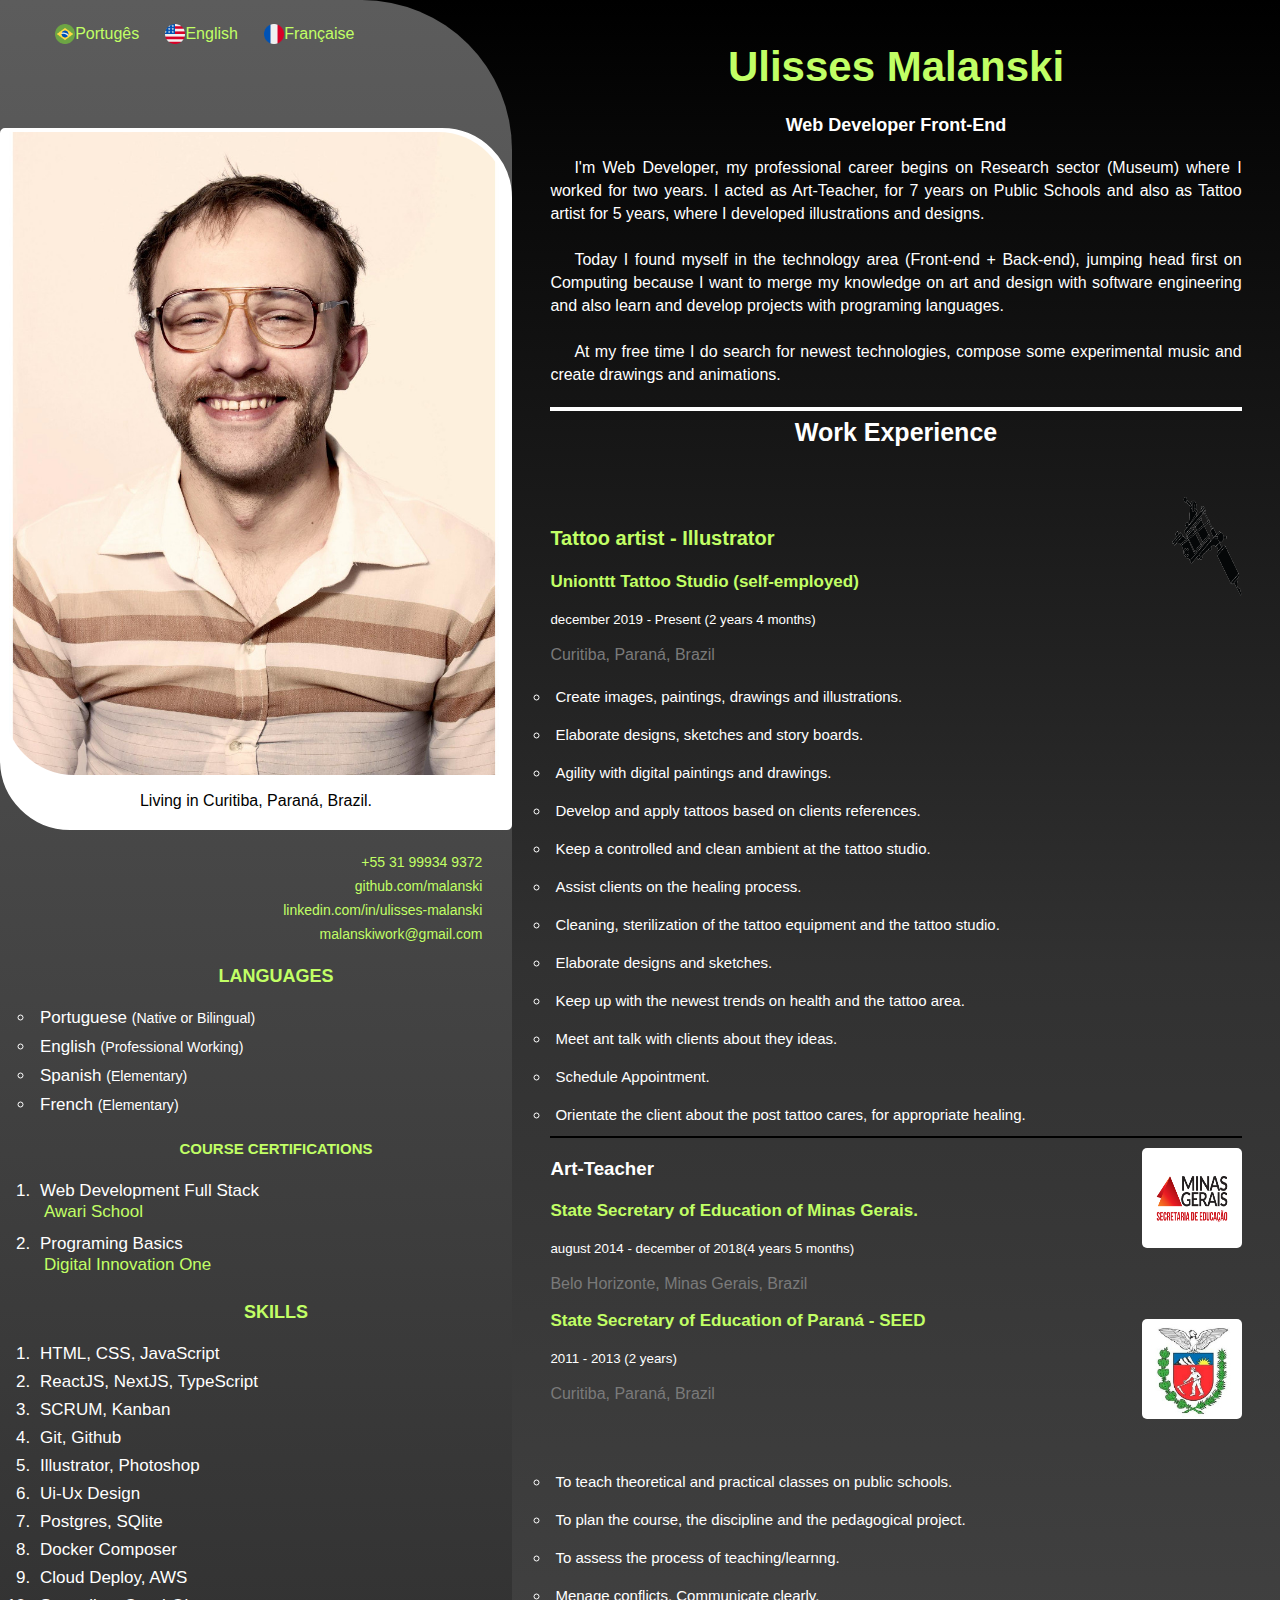
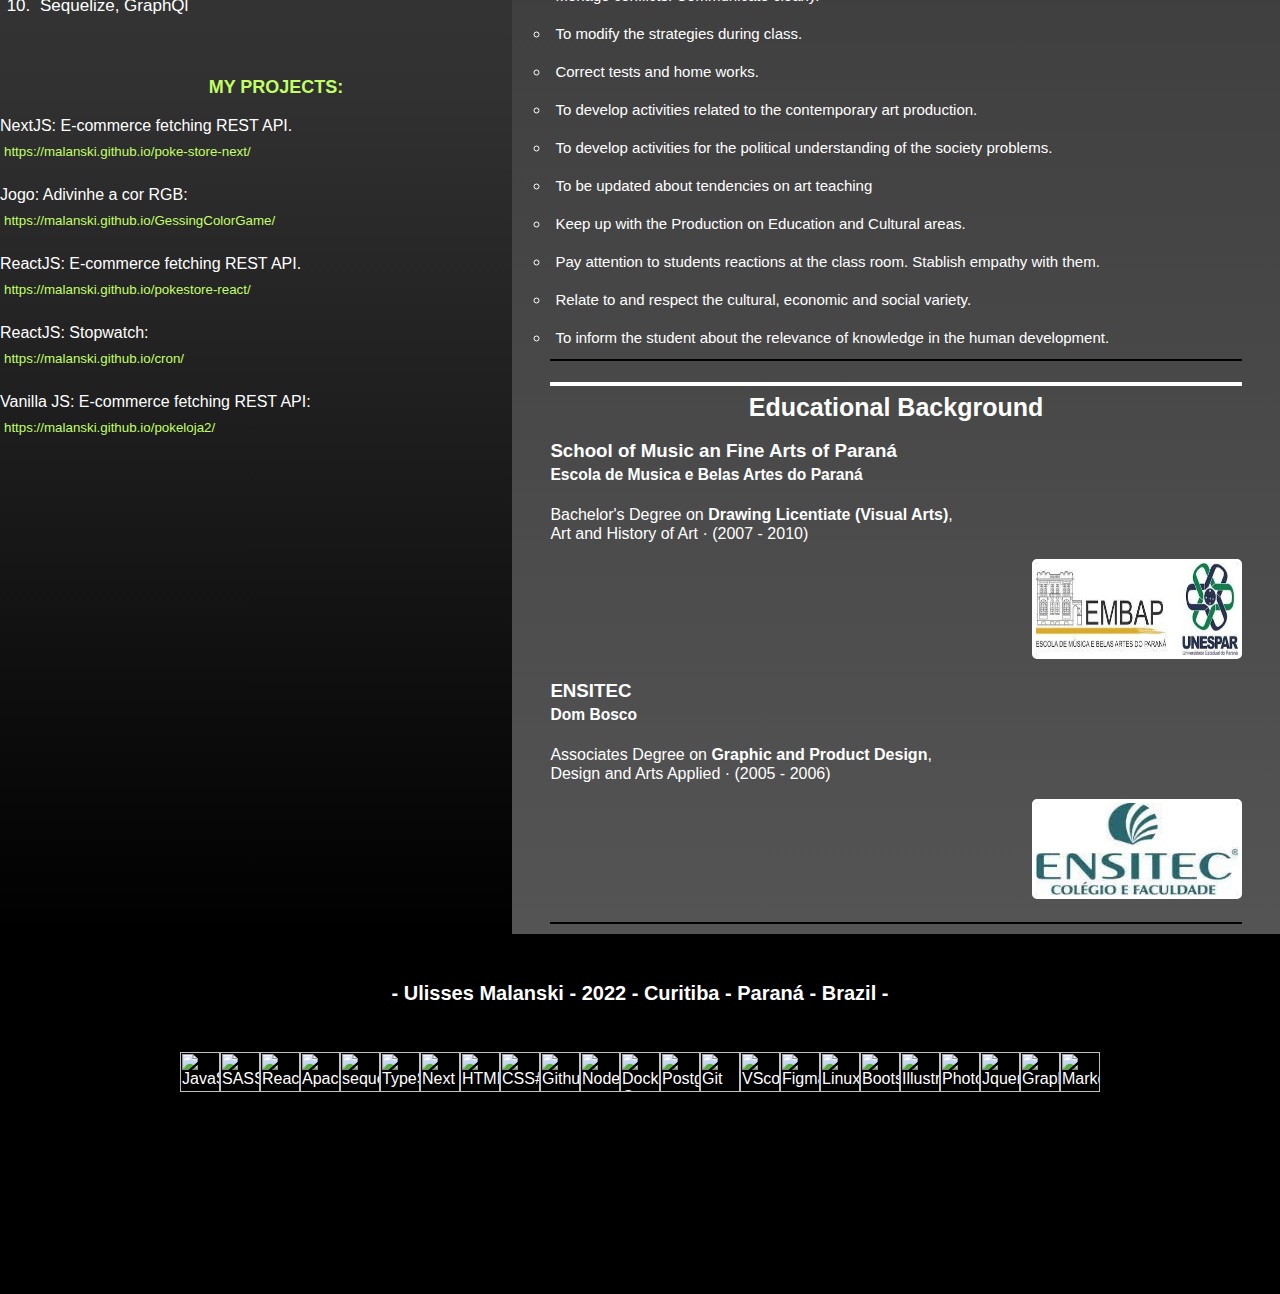
==== english.html @ d286faca "add english resume" ====
<!DOCTYPE html>
<html lang="pt-BR">
<head>
    <meta charset="UTF-8">
    <meta http-equiv="X-UA-Compatible" content="IE=edge">
    <meta name="viewport" content="width=device-width, initial-scale=1.0">
    <link rel="stylesheet" href="styles/style.css">
    <link rel="stylesheet" href="styles/aside.css">
    <link rel="stylesheet" href="styles/main.css">
    <link rel="stylesheet" href="styles/footer.css">



    <link rel="stylesheet"
    href="https://cdnjs.cloudflare.com/ajax/libs/font-awesome/6.0.0-beta2/css/all.min.css"
    integrity="sha512-YWzhKL2whUzgiheMoBFwW8CKV4qpHQAEuvilg9FAn5VJUDwKZZxkJNuGM4XkWuk94WCrrwslk8yWNGmY1EduTA=="
    crossorigin="anonymous" referrer policy="no-referrer" />
    <title>Ulisses Malanski - Front End - Curriculum</title>
</head>
<body>
    <div class="row">
        <aside>
            <div class="asider">
                <div class="lang-nav">
                    <a href="index.html" class="langs"><img width="20px" src="brasil.png"/> Portugês</a>
                    <a href="english.html" class="langs"><img width="20px" src="estados-unidos.png"/> English</a>
                    <a href="française.html" class="langs"><img width="20px" src="franca.png"/> Française</a>

                </div>            
                <div class="foto">

                    <img class="retrato" src="background.jpg">
                    
                    <p><i class="fa-solid fa-location-dot"></i> Living in Curitiba, Paraná, Brazil.</p>
                    
                </div>

                <div class="dado-pessoal">
                    <!-- <div class="dados">
                        <h3><i class="fa-solid fa-comments"></i> Contato:</h3>
                        <p>Telefone: (31)-999-349-372</p> -->
                        <!-- <p>Email: malanskiwork@gmail.com</p> -->
                        <!-- 
                    </div> -->
                
        
                    <div class="links-pessoais">
                        <a href="https://api.whatsapp.com/send?phone=5531999349372&text=whatsapp" target="_blank" title="Link para whatsapp">
                            <i class="fa-brands fa-whatsapp"></i><span class="blind">+55 31 99934 9372</span>
                        </a>
                        <a href="https://github.com/malanski/" target="_blank" title="Perfil no Github: malanski">
                            <i class="fa-brands fa-github-alt"></i> github.com/malanski
                        </a>
        
                        <a href="https://www.linkedin.com/in/ulisses-malanski/" target="_blank" title="https://www.linkedin.com/in/ulisses-malanski/">
                            <i class="fa-brands fa-linkedin"></i> linkedin.com/in/ulisses-malanski
                        </a>
            
                        
                        
                        <a href = "mailto:malanskiwork@gmail.com" title="Email to: malanskiwork@gmail.com">
                            <i class="fa-brands fa-google"></i> malanskiwork@gmail.com
                        </a>
            
                        
                    </div>
                </div>

                <div class="competencias">
                    <h2 class="cerifi">Languages</h2>
                    <ul class="langes">
                        <li>Portuguese <small>(Native or Bilingual)</small></li>
                        <li>English <small>(Professional Working)</small></li>
                        <li>Spanish <small>(Elementary)</small></li>
                        <li>French <small>(Elementary)</small></li>
                    </ul>
                </div>

                    <div class="competencias">
                    <h2 class="cerifi"><small>Course Certifications</small>
                    
                    </h2>
                    <ol >
                        <li>
                            Web Development Full Stack<a href="" title="Awari School">Awari School</a>
                        </li>
                        <li>
                            Programing Basics<a href="" title="Digital Innovation One">Digital Innovation One</a>
                        </li>
                    </ol>
                </div>


                <div class="competencias">
                    <h2 class="cerifi">Skills</h2>
                    <ol>
                        <li>HTML, CSS, JavaScript</li>
                        <li>ReactJS, NextJS, TypeScript</li>
                        <li>SCRUM, Kanban</li>
                        <li>Git, Github</li>
                        <li>Illustrator, Photoshop</li>
                        <li>Ui-Ux Design</li>
                        <li>Postgres, SQlite</li>
                        <li>Docker Composer</li>
                        <li>Cloud Deploy, AWS</li>
                        <li>Sequelize, GraphQl</li>
                    </ol>
                </div>
                <br>
                <div class="projetos">
                    <div class="competencias">
                        <h2 class="linkes">My Projects:
                        </h2>
                    </div>
                    <span><i class="fa-solid fa-check"></i> NextJS: E-commerce fetching REST API.<br/></span>
                    <a href="https://malanski.github.io/poke-store-next/">https://malanski.github.io/poke-store-next/</a>

                    <span><i class="fa-solid fa-check"></i> Jogo: Adivinhe a cor RGB:<br/></span>
                    <a href="https://malanski.github.io/GessingColorGame/">https://malanski.github.io/GessingColorGame/</a>

                    <span><i class="fa-solid fa-check"></i> ReactJS: E-commerce fetching REST API.<br/></span>
                    <a href="https://malanski.github.io/pokestore-react/">https://malanski.github.io/pokestore-react/</a>

                    <span><i class="fa-solid fa-check"></i> ReactJS: Stopwatch:<br/></span>
                    <a href="https://malanski.github.io/cron/">https://malanski.github.io/cron/</a>

                    <span><i class="fa-solid fa-check"></i> Vanilla JS: E-commerce fetching REST API:<br/></span>
                    <a href="https://malanski.github.io/pokeloja2/">https://malanski.github.io/pokeloja2/</a>
                </div>
                
                <!-- <ol class="competencias">Back-end
                    <li>SQL</li>
                    <li>Postgres</li>
                    <li>Sequelize</li>
                    <li>Postman</li>
                    <li>Dbeaver</li>
                    <li>Docker Composer</li>
                    <li>GraphQl</li>
                    <li>Cloud Deploy</li>
                    <li>AWS</li>
                    <li>Apache</li>
                    <li>XAMP</li>
                </ol>
                
                <ol class="competencias">Art<i class="fa-solid fa-plus"></i>Design<i class="fa-solid fa-plus"></i>Education
                    <li>Painting and Grawing analogic or digital</li>
                    <li>Geometry</li>
                    <li>Technical drawing</li>
                    <li>Art History</li>
                    <li>Color Theory and Composition</li>
                    <li>Creativity</li>
                
                    <li>Education Psychology</li>
                    <li>Communication</li>
                    <li>Pedagogic Methodology</li>
                    <li>Adobe Illustrator</li>
                    <li>Adobe Photoshop</li>
                    <li>Ableton Live</li>
                    <li>Nuendo and Cubase</li>
                    <li>Music Composing</li>
                </ol>
                 -->
                
            </div>

            <!-- <div class="links-pessoais">
                <a href="https://www.facebook.com/ulisses-malanski/" target="_blank" title="facebook: ulisses malanski">
                    <i class="fa-brands fa-facebook-square"></i><br/>
                    facebook.com/ulisses-malanski
                </a>
                <a href="https://www.instagram.com/ulissesmalanski_tattoo/" target="_blank" title="intagram: ulissesmalanski_tattoo">
                    <i class="fa-brands fa-instagram-square"></i><br/>
                    instagram.com/ulissesmalanski_tattoo
                </a>
            </div> -->
            
         </aside>
         
         <main>
             <section class="resumo">
                <h1><big>Ulisses Malanski</big></h1>
                <h2>Web Developer Front-End</h2>
               
                <p class="paragrafos">
                    &ensp;&ensp;&ensp;I'm Web Developer, my professional career begins on Research sector (Museum) where I worked for two years. 
                     I acted as Art-Teacher, for 7 years on Public Schools and also as Tattoo artist for 5 years, where I developed illustrations and designs.<br/>
                    <br/>
                    &ensp;&ensp;&ensp;Today I found myself in the technology area (Front-end + Back-end), 
                    jumping head first on Computing because I want to merge my knowledge on art and design with software engineering and also learn and develop projects with programing languages.<br/>
                    <br/>
                    &ensp;&ensp;&ensp;At my free time I do search for newest technologies, compose some experimental music and create drawings 
                    and animations.<br/>

                </p>
                 
            </section>
     
             
     
            <div class="paragrafos">
                <h2>Work Experience</h2>
                <br>

                <div class="row">
                    <div>
                        <h3 class="job-title"><i class="fa-solid fa-palette"></i> Tattoo artist - Illustrator</h3>

                        <h4 class="place">Unionttt Tattoo Studio (self-employed)</h4>
                        <p><i class="fa-solid fa-clock"></i> <small>december 2019 - Present (2 years 4 months)</small></p>
                        
                        <p class="shade"><i class="fa-solid fa-location-dot"></i> Curitiba, Paraná, Brazil</p>
                    </div>
                    <img class="tattoo" src="pngegg.png" title="Tattoo Artist - "/>
                </div>

                <ul class="exp end">
                    <li>Create images, paintings, drawings and illustrations.</li>
                    <li>Elaborate designs, sketches and story boards.</li>
                    <li>Agility with digital paintings and drawings.</li>
                    <li>Develop and apply tattoos based on clients references.</li>
                    <li>Keep a controlled and clean ambient at the tattoo studio.</li>
                    <li>Assist clients on the healing process.</li>
                    <li>Cleaning, sterilization of the tattoo equipment and the tattoo studio.</li>
                    <li>Elaborate designs and sketches.</li>
                    <li>Keep up with the newest trends on health and the tattoo area.</li>
                    <li>Meet ant talk with clients about they ideas.</li>
                    <li>Schedule Appointment.</li>
                    <li>Orientate the client about the post tattoo cares, for appropriate healing.</li> 
                </ul>

                <div class="row">
                    <div>
                        <h3><i class="fa-solid fa-book-open"></i> Art-Teacher</h3>

                        <h4 class="place">State Secretary of Education of Minas Gerais.</h4>
                    
                        <p><i class="fa-solid fa-clock"></i> <small>august 2014 - december of 2018(4 years 5 months)</small></p>
                        <p class="shade"><i class="fa-solid fa-location-dot"></i> Belo Horizonte, Minas Gerais, Brazil</p>

                    </div>
                    <img class="jobimage2" src="seedmg.png" title="Secretaria de Estado de Educação do Paraná"/>
                </div>


                <div class="row">
                    <div>
                        <h4 class="place">State Secretary of Education of Paraná - SEED</h4>

                        <p><i class="fa-solid fa-clock"></i> <small>2011 - 2013 (2 years)</small></p>
                        <p class="shade"><i class="fa-solid fa-location-dot"></i> Curitiba, Paraná, Brazil</p>
                 
                    </div>
                    <img class="jobimage2" src="seed.png" title="Secretaria de Estado de Educação do Paraná"/>
                </div>
            </br>
            <br>

                <ul class="exp end">
                    <li>To teach theoretical and practical classes on public schools.  </li>
                    
                    <li>To plan the course, the discipline and the pedagogical project.</li>
                    <li>To assess the process of teaching/learnng.</li>
                    <li>Menage conflicts. Communicate clearly.</li>
                    <li>To modify the strategies during class.</li>
                    <li>Correct tests and home works.</li>
                    <li>To develop activities related to the contemporary art production.</li>
                    
                    <li>To develop activities for the political understanding of the society problems.</li>
                    <li>To be updated about tendencies on art teaching</li>
                    <li>Keep up with the Production on Education and Cultural areas.</li>
                    <li>Pay attention to students reactions at the class room. Stablish empathy with them.</li>
                    <li>Relate to and respect the cultural, economic and social variety.</li>
                    <li>To inform the student about the relevance of knowledge in the human development.</li>
                </ul>
                    
            </div>

        
            <div class="paragrafos education">
                <h2><i class="fa-solid fa-graduation-cap"></i> Educational Background</h2>
                <div>
                <h3>School of Music an Fine Arts of Paraná<br/><small>Escola de Musica e Belas Artes do Paraná</small> </h3>
                <p>
                    <i class="fa-solid fa-compass-drafting"></i> Bachelor's Degree on <b>Drawing Licentiate (Visual Arts)</b>,
                    <br/> Art and History of Art · (2007 - 2010)
                </p>
                <div class="row blinder">
                    <p></p>
                    <img class="faculdade" src="belas.jpeg" alt="Escola de Musuca e Belas Artes do Paraná">
                </div>
                </div>
            </div>
            
            <div class="paragrafos end">
                
                <h3>ENSITEC <br/><small>Dom Bosco</small></h3>
                <p>
                    <i class="fa-solid fa-pen-nib"></i> Associates Degree on <b>Graphic and Product Design</b>,
                    <br/> Design and Arts Applied · (2005 - 2006)
                </p>
                <div class="row blinder">
                    <p></p>
                    <img class="faculdade" src="ensitec.jpeg" alt="Ensitec - Dom Bosco">
                </div>
                <br/>
            </div>

         </main>
     
    </div>
    
        <footer>

            <div>
                <h6><i class="fa-brands fa-dev"></i> - Ulisses Malanski - 2022 - Curitiba - Paraná - Brazil - <i class="fa-brands fa-dev"></i></h6>

            </div>
            <div class="row-stack">
                <img title="JavaScript" height="40" width="40" src="https://raw.githubusercontent.com/devicons/devicon/master/icons/javascript/javascript-plain.svg">
                <img title="SASS - SCSS" height="40" width="40" src="https://raw.githubusercontent.com/devicons/devicon/master/icons/sass/sass-original.svg">
                <img title="React" height="40" width="40" src="https://raw.githubusercontent.com/devicons/devicon/master/icons/react/react-original.svg">
                <img title="Apache" height="40" width="40" src="https://raw.githubusercontent.com/devicons/devicon/master/icons/apache/apache-original.svg"> 
                <img title="sequelize" height="40" width="40" src="https://raw.githubusercontent.com/devicons/devicon/master/icons/sequelize/sequelize-original.svg">
                <img title="TypeScript" height="40" width="40" src="https://raw.githubusercontent.com/devicons/devicon/master/icons/typescript/typescript-plain.svg">   
                <img title="Next" height="40" width="40" src="https://raw.githubusercontent.com/devicons/devicon/master/icons/nextjs/nextjs-original.svg">   
                <img title="HTML5" height="40" width="40" src="https://raw.githubusercontent.com/devicons/devicon/master/icons/html5/html5-original.svg">
                <img title="CSS#" height="40" width="40" src="https://raw.githubusercontent.com/devicons/devicon/master/icons/css3/css3-original.svg">
                <img title="Github" height="40" width="40" src="https://raw.githubusercontent.com/devicons/devicon/master/icons/github/github-original.svg">
                <img title="Nodejs" height="40" width="40" src="https://raw.githubusercontent.com/devicons/devicon/master/icons/nodejs/nodejs-original.svg">
                <img title="Docker Composer" height="40" width="40" src="https://raw.githubusercontent.com/devicons/devicon/master/icons/docker/docker-original.svg">
                <img title="PostgreSQL" height="40" width="40" src="https://raw.githubusercontent.com/devicons/devicon/master/icons/postgresql/postgresql-original.svg">
                <img title="Git" height="40" width="40" src="https://raw.githubusercontent.com/devicons/devicon/master/icons/git/git-original.svg">
                <img title="VScode" height="40" width="40" src="https://raw.githubusercontent.com/devicons/devicon/master/icons/vscode/vscode-original.svg">
                <img title="Figma" height="40" width="40" src="https://raw.githubusercontent.com/devicons/devicon/master/icons/figma/figma-original.svg">
                <img title="Linux" height="40" width="40" src="https://raw.githubusercontent.com/devicons/devicon/master/icons/linux/linux-original.svg">
                <img title="Bootstrap" height="40" width="40" src="https://raw.githubusercontent.com/devicons/devicon/master/icons/bootstrap/bootstrap-original.svg">
                <img title="Illustrator" height="40" width="40" src="https://cdn.jsdelivr.net/gh/devicons/devicon/icons/illustrator/illustrator-plain.svg" />
                <img title="Photoshop" height="40" width="40" src="https://cdn.jsdelivr.net/gh/devicons/devicon/icons/photoshop/photoshop-plain.svg" />
                <img title="Jquery" height="40" width="40" src="https://cdn.jsdelivr.net/gh/devicons/devicon/icons/jquery/jquery-original.svg" />
                <img title="GraphQL" height="40" width="40"  src="https://cdn.jsdelivr.net/gh/devicons/devicon/icons/graphql/graphql-plain.svg" />
                <img title="Markdown" height="40" width="40" src="https://cdn.jsdelivr.net/gh/devicons/devicon/icons/markdown/markdown-original.svg" />
            </div>
            


        </footer>
    
</body>
</html>
---- styles/style.css ----
*{
    box-sizing: border-box;
}
body, html {
    overflow-x: hidden;
    padding: 0;
    margin: 0;    
}
body{
    /* background-color: rgb(37, 37, 37);  */
    background: linear-gradient(0deg, #5c5c5c, #474747, #313131, #000000);

    color: white;
    font-family: Arial, Helvetica, sans-serif;
    
}

.row{
    display: flex;
    justify-content: space-between;
}

@media print  {
    
    body{
        
        background: white;
        
        color: black;

    }
   
}


@media screen and (width: 3840px) {
    aside{
        width: 20%;
        margin-left: 15%;
    }
    h1 {
        font-size: 45px;
    }
    .resumo{
        font-size: 25px;
    }
    .paragrafos{
        font-size: 25px;
    }
    .links-pessoais a{
        font-size: 25px;
    }
    main{
        width: 50%;
        margin-right: 15%;
    }
}

@media screen and (width: 1920px) {
    aside{
        width: 20%;
        margin-left: 10%;

    }
    main{
        width: 60%;
        margin-right: 10%;
    }
}



@media screen and (max-width: 428px) {
    
    h1{
        font-size: 22px;
    }

    aside{
        padding: 0px;

        color: greenyellow;
    }
    
    .links-pessoais{
        margin-left: 0;
    }
    .links-pessoais a{
        font-size: 9px;
    }
    .links-pessoais i {
        font-size: 17px;
    }
    .competencias .princi-compet{
        font-size: 7px;
    }
    .competencias li{
        padding: 0;
        margin: 0;
        font-size: 13px;
    }
    .competencias h4 {
        font-size: 10px
    }
    .resumo .paragrafos{ 
        font-size: 15px;   
    }
    .headfoto{
        text-align: left;

    }
    .headfoto p{
        font-size: 10px;
        margin-left: 0;
        padding-left: 0;
    }

    .faculdade {
        width: 100%;
    }

    .paragrafos .row{
        flex-direction: column;
    }

    main{
        padding-left: 0;
    }
    li{
        margin-left: 0;
        padding-left: 0;
    }
    .paragrafos ul{
        margin-left: 0;
    }
}
---- styles/aside.css ----
aside{
    /* background-color: black; */
    background: linear-gradient(-180deg, #5c5c5c, #474747, #313131, #000000);
    border-radius: 0 150px 0 0;

    width: 40%;
    height: auto;
    padding: 0px;
    display: flex;
    flex-direction: column;
}
.lang-nav{
    text-align: center;
    width: 60%;
    margin-left: 10%;
    margin-top: 20px;
    display: flex;
    flex-direction: row;
    justify-content: space-between;
}
.langs{
    display: flex;
    flex-direction: row;
    align-items: center;
}
.competencias li{
    text-align: left;
}

h1{
    text-align: center;
    font-size: 35px;
    color: rgb(193, 255, 101);

    /* position: relative; */

}
aside .retrato{
    top: 0;
    border-radius: 5px 70px 5px 70px;

    /* position: absolute; */

    width: 100%;
    height: auto;
}
.foto{
    border-radius: 5px 70px 5px 70px;
    background-color: white;
    color: black;
    /* background-image: url('uli-sorri1970.jpg');
    background-position: bottom;
    background-size: 100%;
    background-repeat: no-repeat; */
    border: 4px solid white;
    /* height: 650px; */
    display: flex;
    flex-direction: column;
    align-items: center;
    justify-content: flex-end;
    margin-top: 80px;

}
h2{
    text-align: center;
    font-size: 18px;
    width: 100%;
    /* position: absolute; */

}
h4{
    font-size: 25px;
}
.dado-pessoal{

    display: flex;
    flex-direction: column ;
    justify-content: space-between;
    width: 90%;
    margin-left: 5%;
    margin-top: 20px;
}

.dados{
    border: 2px solid wheat;
    border-radius: 15px;
    padding: 10px;
}
a{  
    display: flex;
    justify-content: space-between;
    align-items: center;
    text-decoration: none;
    padding: 2px;
    margin: 2px;
    color: rgb(193, 255, 101);
}
.links-pessoais{
    margin-left: 5px;
    display: flex;
    flex-direction: column;
}
.links-pessoais a {
    font-size: 14px;
}
.links-pessoais i{
    font-size: 30px;
}


.competencias h4{
    font-size: 20px;

}
li{
    padding: 5px;
    margin-bottom: 5px;
}


.competencias {
    text-transform: uppercase;
    color: rgb(193, 255, 101);
    line-height: 30px;
    margin-left: 20px;
    width: 100%;
    margin-top: 5px;
    margin-bottom: 5px;
    font-family: Verdana, Geneva, Tahoma, sans-serif;

    font-weight: bold;
}
.competencias .princi-compet{
    font-size: 17px;
}
.competencias ul {
    margin: 0;
    padding: 0;
}
.competencias li{
    font-family: Arial, Helvetica, sans-serif;


    font-weight: 100;
    text-align: left;
    font-size: 17px;
    line-height: 17px;
    color: white;
    text-transform: none;
    padding-top: 3px;
    margin-bottom: 3px;
    margin-left: 15px;
}
.princi-compet{
    font-size: 15px;

}
.projetos a {
    line-height: 25px;
    margin-bottom: 20px;
    font-size: smaller;
}


@media print  {
    aside{
        padding: 0;
        display: flex;
        flex-direction: column;
        justify-content: space-between;
        /* background-color: rgb(160, 160, 160); */
        background: linear-gradient(-180deg, #949494, #bebebe, #e2e2e2, #ffffff);
        border-radius: 0 150px 0 0;
        border: 8px solid white;
    }
    .asider{
        margin-left: 10px;
        margin-right: 10px;
    }

    .lang-nav {
        display: none;
    }

    .foto{
        border-radius: 5px 70px 5px 70px;
        
        background-color: white;
    }
    .foto img{
        border-radius: 5px 70px 5px 70px;
        width: 50%;

    }
    
    .competencias{
        margin-top: 15px;
        margin: 5px;
    }
    .back{
        margin-top: 35px;
    }
    .links-pessoais a{
        color: black;
    }
    .competencias, .competencias li, .competencias li a {
        color: black;
    }
    .competencias ul, ol{
        margin-top: 0;
        padding-top: 0;
        
    }
    .cerifi{
        margin: 0;
        padding: 0;
    }
    .competencias ul{
        text-align: left;
        width: 100%;
    }
    
    aside h2{
        margin-bottom: 0;
        padding-bottom: 0;
    }
    .ling{
        margin-top: 5px;
    }
    .end{
        padding-bottom: 10px;
        border-bottom: 2px solid black;
    
    }
    .projetos a {
        color: black;
        line-height: 20px;
        font-size: smaller;
        margin-bottom: 10px;
    }
    .projetos span {
        font-weight: bold;
    }
}
---- styles/main.css ----
main{
    margin-top: 20px;
    margin-bottom: 10px;
    width: 60%;
}
.shade{
    color: rgb(122, 122, 122);
}
.resumo{
    width: 100%;
    margin-left: 0%;
}


.paragrafos{
    text-align: justify;
    width: 90%;
    margin-left: 5%;
    margin-top: 20px;
    margin-bottom: 0px;
    line-height: 23px;
}

.job-title{
    margin-top: 40px;
    padding: 0;
    font-size: 20px;
    color: rgb(193, 255, 101);
}
.place{
    margin: 0;
    padding: 0;
    font-size: 17px;
    color: rgb(193, 255, 101);
}

.place:first-child {
    border: 0 solid; 
}


.resumo .paragrafos{ 
    margin-bottom: 0;
}

ol{
    margin: 0;
    padding: 0;
}


.paragrafos h2{
    border-top: 4px solid white;
    padding-top: 10px;
    font-size: 25px;
    text-align: center;
}

.tattoo{
    width: 70px;
    height: 100px;
    margin-top: 10px;
    border-radius: 5px;

}

.jobimage{
    width: 90px;
    height: 150px;
    margin-top: 10px;
    border-radius: 5px;

}

.jobimage2{
    width: 100px;
    height: 100px;
    margin-top: 10px;
    border-radius: 5px;

}

ul li {
    list-style: circle;
}

.end{
    border-bottom: 2px solid black;

}

.exp {
    margin: 0;
    padding: 0;
    font-size: 15px;
    text-align: left;
}


.faculdade0{
    width: 250px;
    height: 140px;
    border-radius: 5px;
    border: 4px solid white;
    padding: 0px;
}

.faculdade{
    border: 4px solid white;

    width: 210px;
    height: 100px;
    border-radius: 5px;
}
.linkes{
    margin-top: 30px;
    margin-left: 0;
}
p {
    line-height: 19px;
}

@media print  {
    h1{
        font-size: 23px;
        margin: 0;
        padding: 0;
    }
    h2{

        margin: 0;
        padding: 0;
    }
    
    h1, h2, h3, h4, h5{
        color: black;
    }
    .shade{
        color: black;
    }
    .paragrafos{
        line-height: 17px;
    }
    .paragrafos h2{
        border-top: 0;
    }
    .paragrafos h3, .paragrafos h4{
        color: black;
    }
    ul li a {
        color: black;
    }
    .job-title{
        margin-top: 10px;
    }
    ul li {
        margin-bottom: 0px;
        margin-left: 10px;
        padding: 2px;
        line-height: 17px;
    }
    .projects li {
        padding-bottom: 5px;
    }
    .jobimage, .tattoo, .jobimage2, .faculdade, .faculdade0{
        display: hide;
        width: 0;
        height: 0;
        margin-top: 0;
        
    }
    .linkes{
        margin-top: 0;

    }
    .projects{
        margin-left: 5px;
        margin-right: 20px;
    }
    .blinder{
        display: none;
    }
}
---- styles/footer.css ----
footer{
    padding: 2px;
    background-color: black;
    width: 100%;
    height: 40vh;
}
footer h6{
    text-align: center;
    font-size: 20px;
}
.row-stack{
    display: flex;
    justify-content: center;
    align-items: center;
    flex-wrap: wrap;
}
.row-stack:hover{
    /* background-color: #313131; */

}

a:hover{
    /* background-color: #313131; */
    /* border-radius: 10px; */

}



@media print  {
    footer{
        margin-top: 20px;
        border-top: 2px solid black;
        background-color: rgb(255, 255, 255);
    }
    .row-stack img{
        display: none;
    }
}
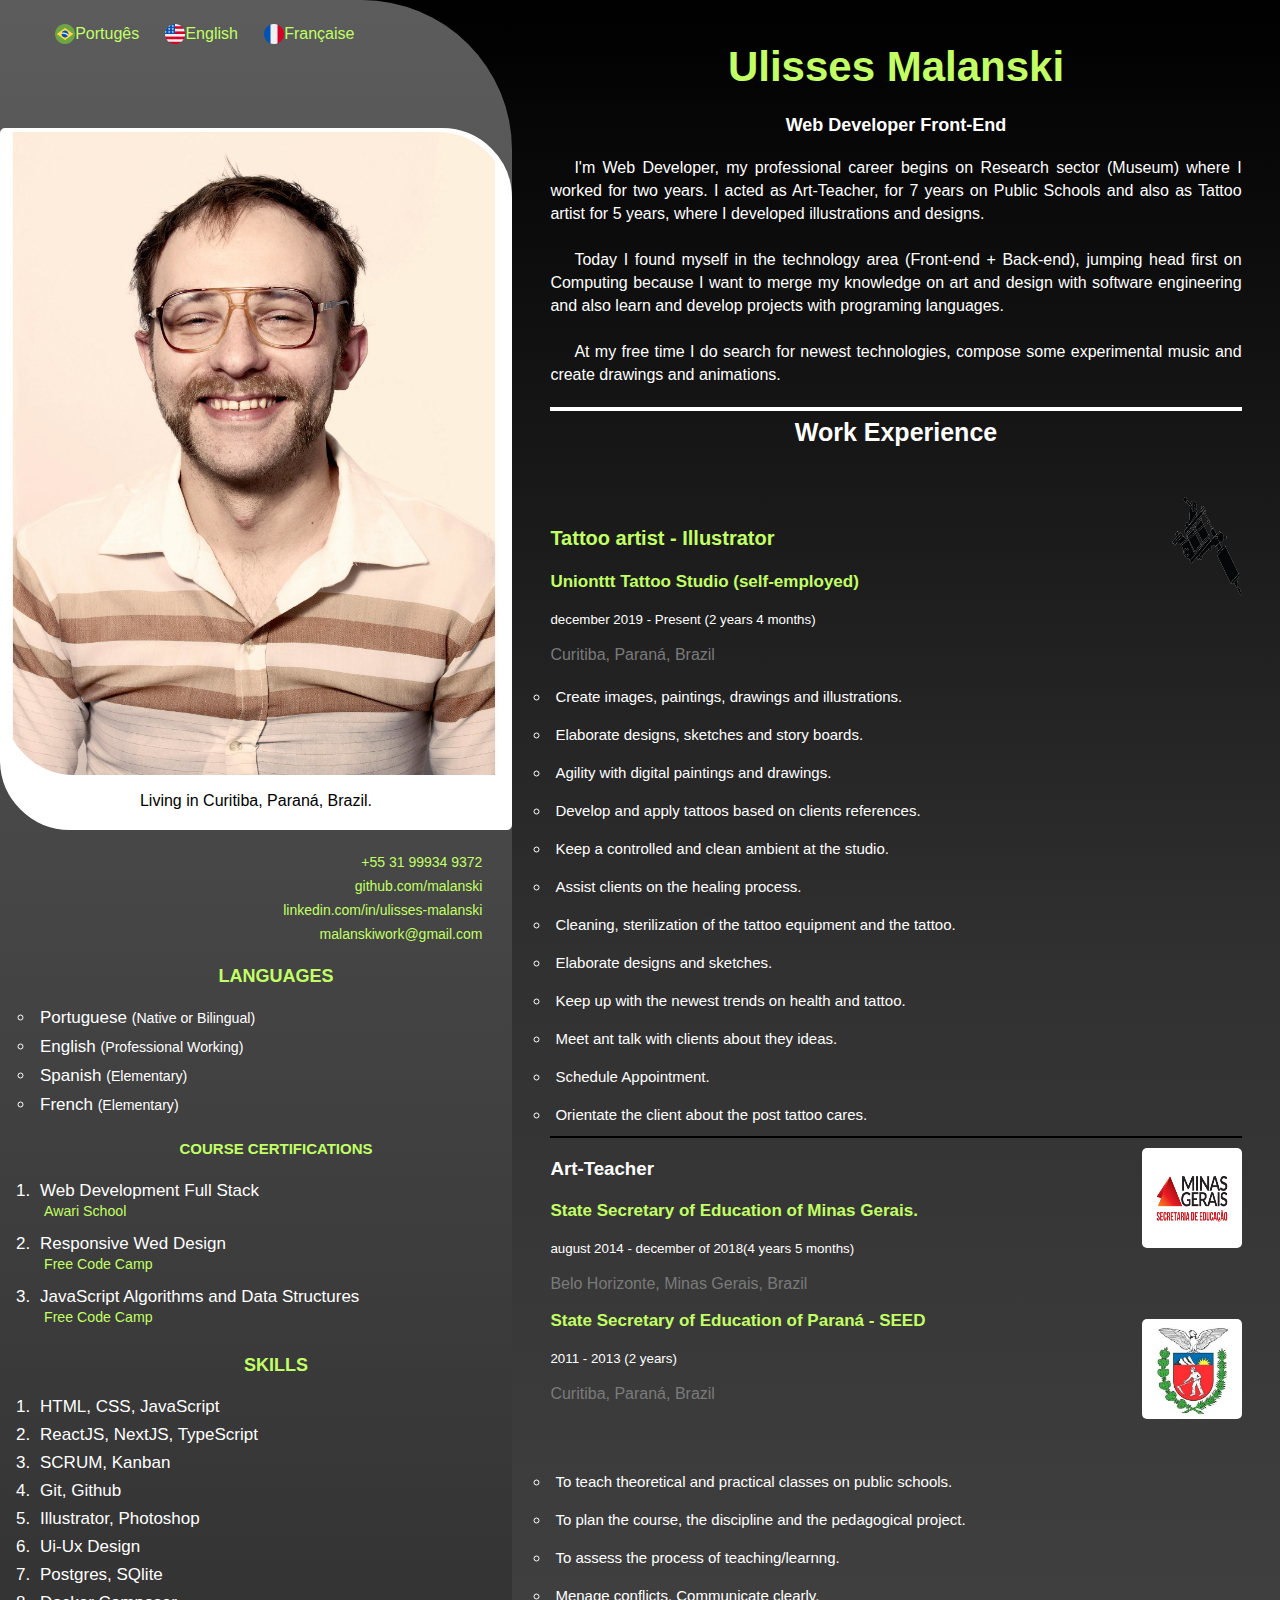
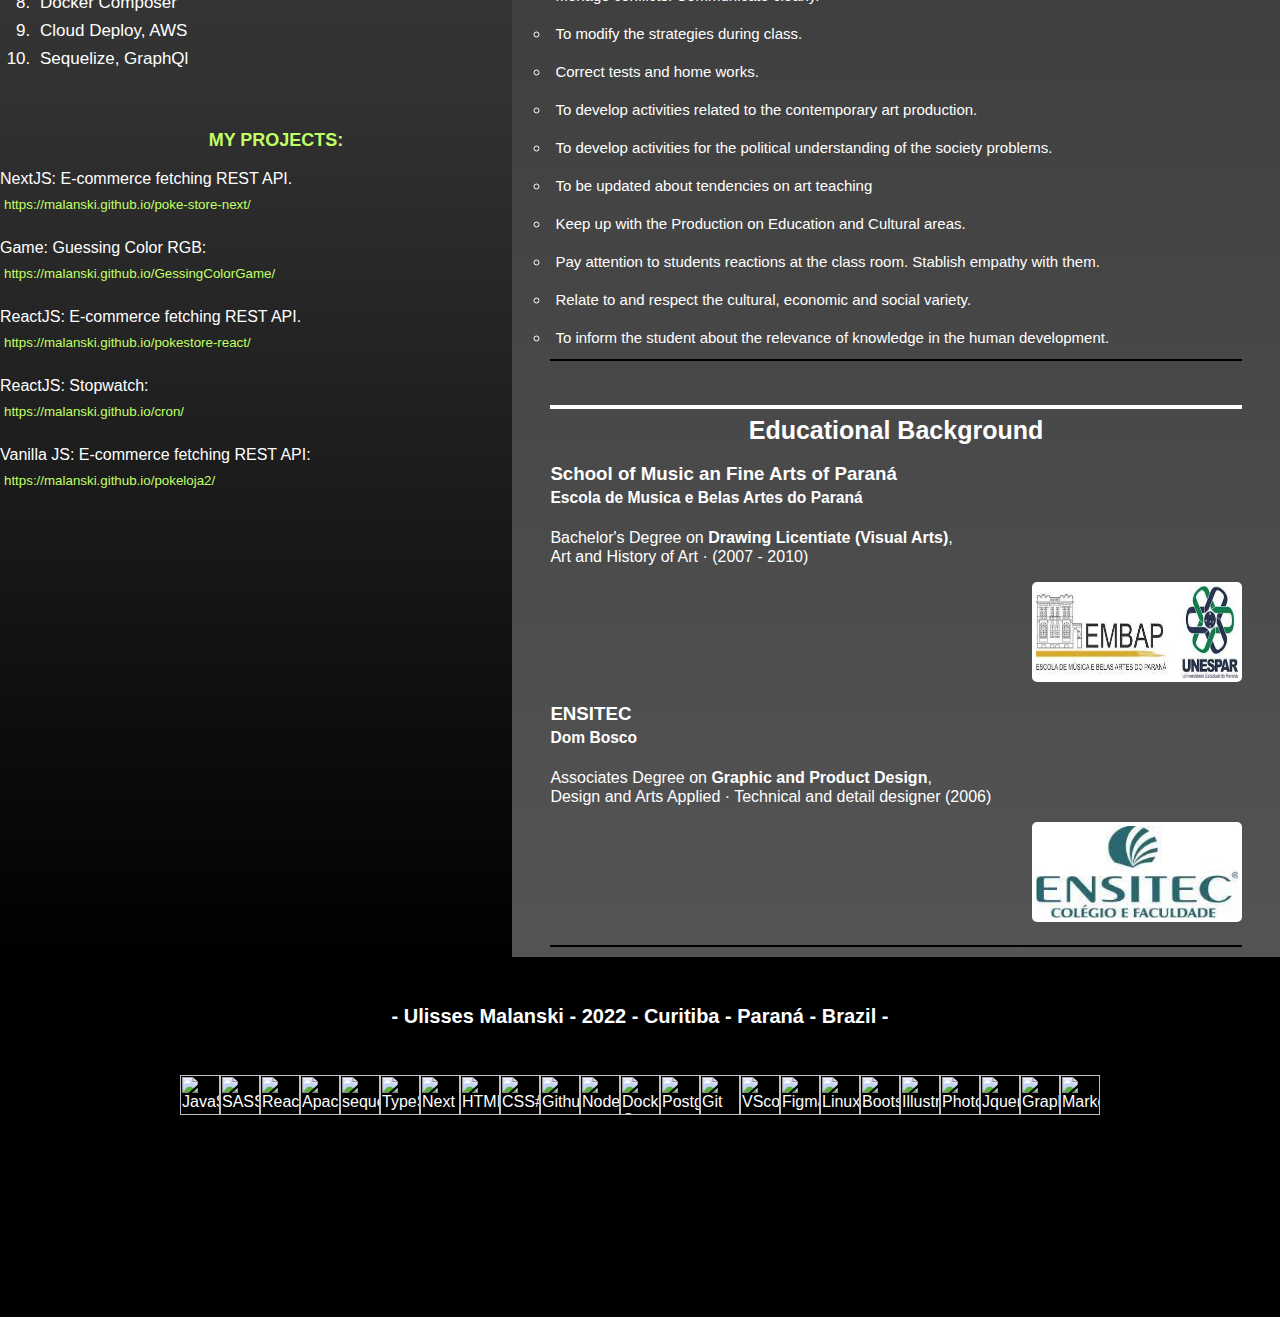
==== commit ed93e9b7: "add FCC certificates and fix Ensitec year" ====
--- a/english.html
+++ b/english.html
@@ -1,5 +1,5 @@
 <!DOCTYPE html>
-<html lang="pt-BR">
+<html lang="en">
 <head>
     <meta charset="UTF-8">
     <meta http-equiv="X-UA-Compatible" content="IE=edge">
@@ -82,10 +82,22 @@
                     </h2>
                     <ol >
                         <li>
-                            Web Development Full Stack<a href="" title="Awari School">Awari School</a>
+                            Web Development Full Stack
+                            <a href="" title="Awari School">
+                                <small>Awari School</small>
+                            </a>
                         </li>
                         <li>
-                            Programing Basics<a href="" title="Digital Innovation One">Digital Innovation One</a>
+                            Responsive Wed Design
+                            <a href="https://www.freecodecamp.org/certification/malanski/responsive-web-design" title="Free Code Camp">
+                                <small>Free Code Camp</small>
+                            </a>
+                        </li>
+                        <li>
+                            JavaScript Algorithms and Data Structures
+                            <a href="https://www.freecodecamp.org/certification/malanski/responsive-web-design" title="Free Code Camp">
+                                <small>Free Code Camp</small>
+                            </a>
                         </li>
                     </ol>
                 </div>
@@ -115,7 +127,7 @@
                     <span><i class="fa-solid fa-check"></i> NextJS: E-commerce fetching REST API.<br/></span>
                     <a href="https://malanski.github.io/poke-store-next/">https://malanski.github.io/poke-store-next/</a>
 
-                    <span><i class="fa-solid fa-check"></i> Jogo: Adivinhe a cor RGB:<br/></span>
+                    <span><i class="fa-solid fa-check"></i> Game: Guessing Color RGB:<br/></span>
                     <a href="https://malanski.github.io/GessingColorGame/">https://malanski.github.io/GessingColorGame/</a>
 
                     <span><i class="fa-solid fa-check"></i> ReactJS: E-commerce fetching REST API.<br/></span>
@@ -218,14 +230,14 @@
                     <li>Elaborate designs, sketches and story boards.</li>
                     <li>Agility with digital paintings and drawings.</li>
                     <li>Develop and apply tattoos based on clients references.</li>
-                    <li>Keep a controlled and clean ambient at the tattoo studio.</li>
+                    <li>Keep a controlled and clean ambient at the studio.</li>
                     <li>Assist clients on the healing process.</li>
-                    <li>Cleaning, sterilization of the tattoo equipment and the tattoo studio.</li>
+                    <li>Cleaning, sterilization of the tattoo equipment and the tattoo.</li>
                     <li>Elaborate designs and sketches.</li>
-                    <li>Keep up with the newest trends on health and the tattoo area.</li>
+                    <li>Keep up with the newest trends on health and tattoo.</li>
                     <li>Meet ant talk with clients about they ideas.</li>
                     <li>Schedule Appointment.</li>
-                    <li>Orientate the client about the post tattoo cares, for appropriate healing.</li> 
+                    <li>Orientate the client about the post tattoo cares.</li> 
                 </ul>
 
                 <div class="row">
@@ -272,7 +284,7 @@
                     <li>Relate to and respect the cultural, economic and social variety.</li>
                     <li>To inform the student about the relevance of knowledge in the human development.</li>
                 </ul>
-                    
+                <br>
             </div>
 
         
@@ -296,7 +308,7 @@
                 <h3>ENSITEC <br/><small>Dom Bosco</small></h3>
                 <p>
                     <i class="fa-solid fa-pen-nib"></i> Associates Degree on <b>Graphic and Product Design</b>,
-                    <br/> Design and Arts Applied · (2005 - 2006)
+                    <br/> Design and Arts Applied · Technical and detail designer (2006) 
                 </p>
                 <div class="row blinder">
                     <p></p>
--- a/styles/aside.css
+++ b/styles/aside.css
@@ -184,12 +184,12 @@
 
     .foto{
         border-radius: 5px 70px 5px 70px;
-        
+        /* margin-top: -3px; */
         background-color: white;
     }
     .foto img{
         border-radius: 5px 70px 5px 70px;
-        width: 50%;
+        width: 40%;
 
     }
     
--- a/styles/main.css
+++ b/styles/main.css
@@ -168,7 +168,7 @@
         width: 0;
         height: 0;
         margin-top: 0;
-        
+        justify-content: space-between;
     }
     .linkes{
         margin-top: 0;
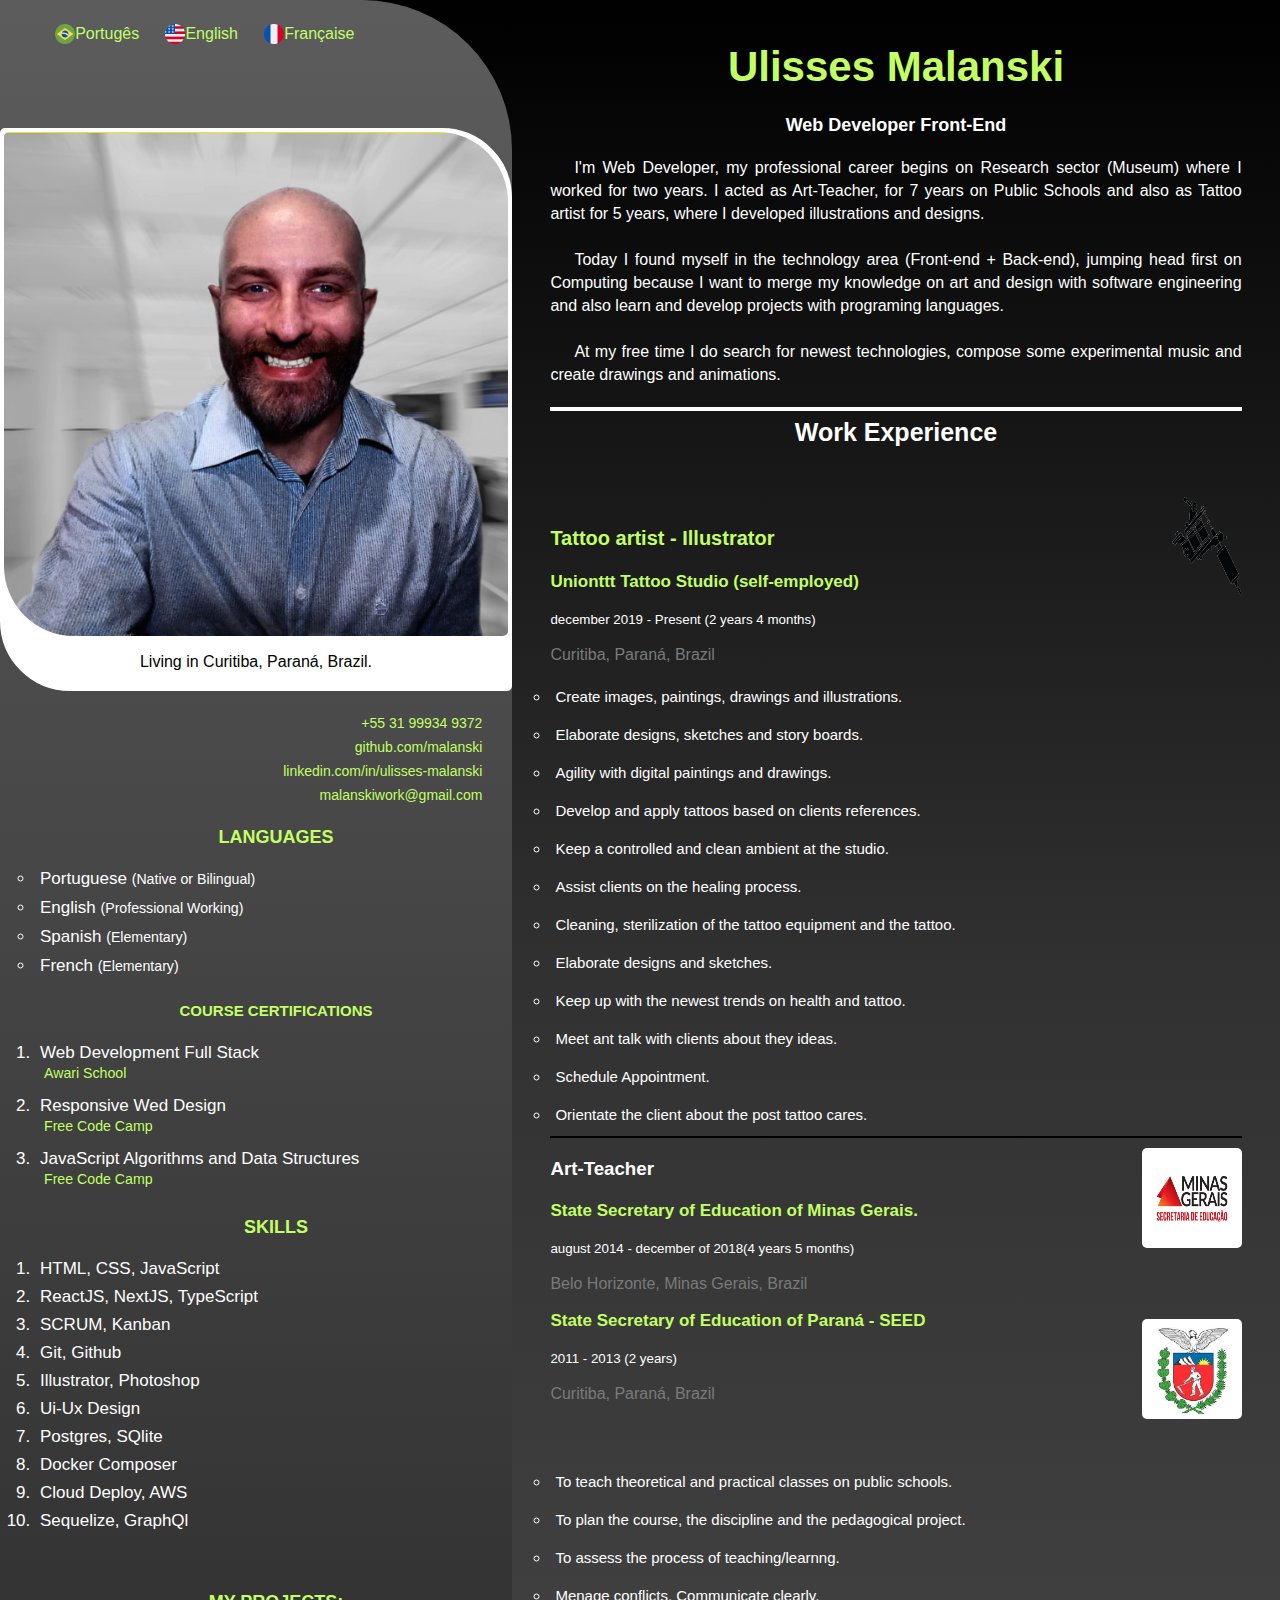
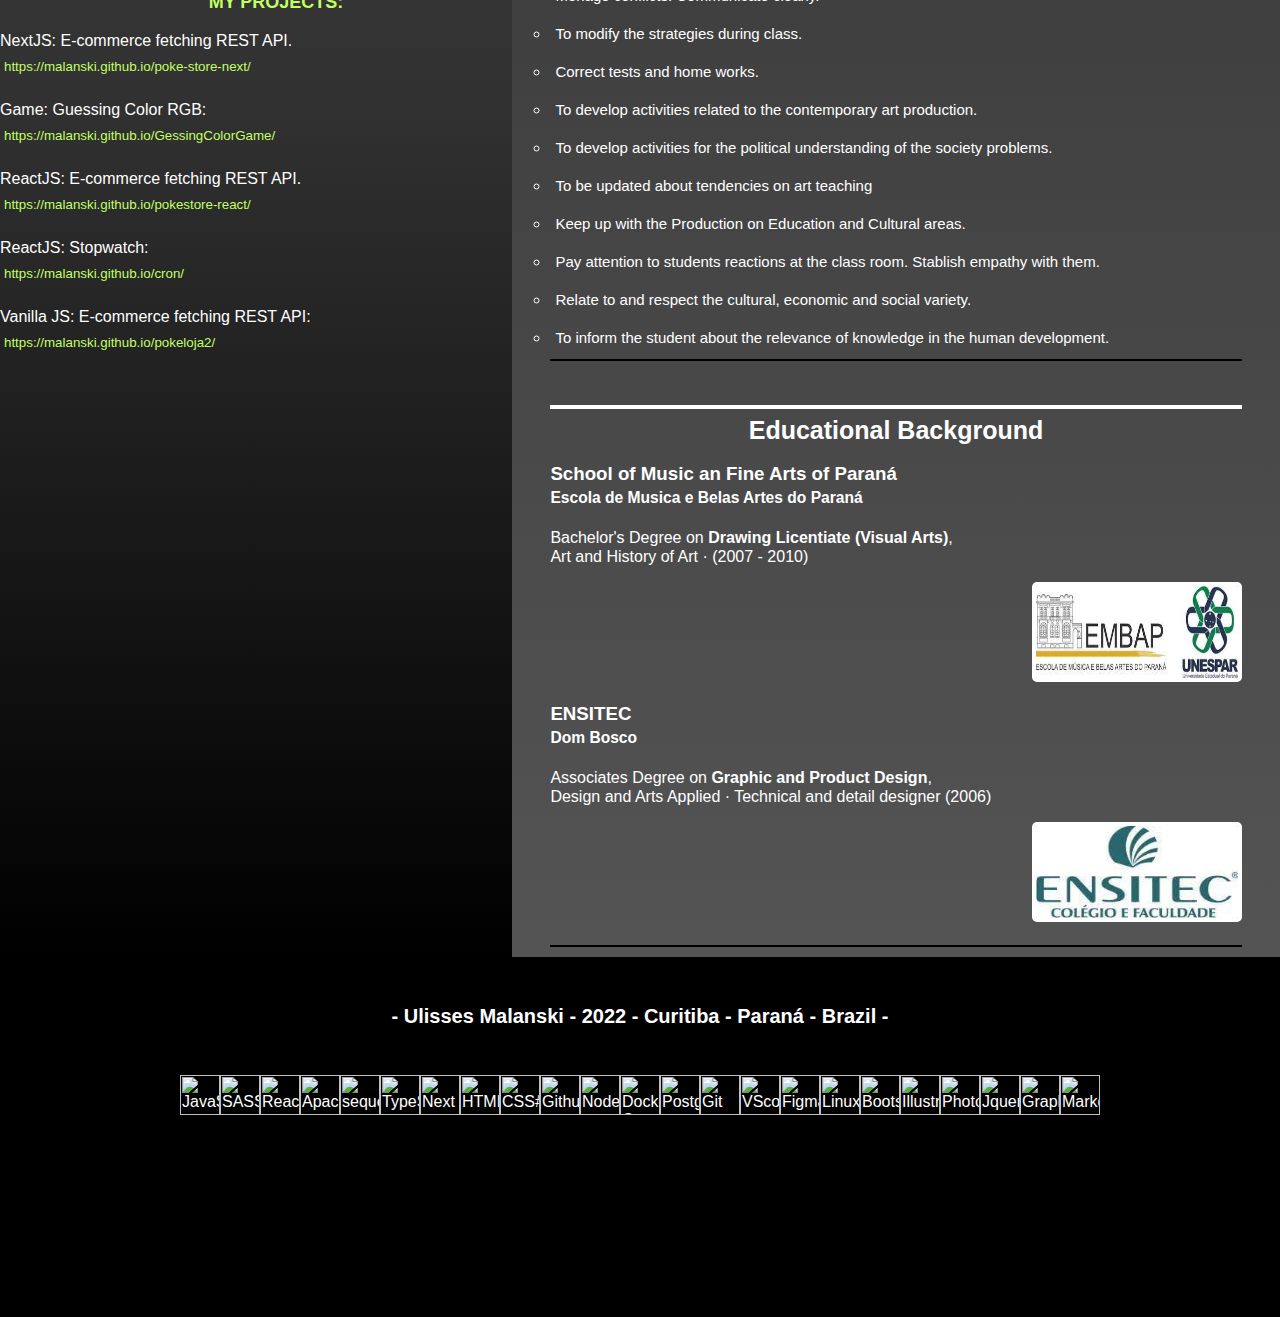
==== commit 13de672a: "add new foto" ====
--- a/english.html
+++ b/english.html
@@ -29,7 +29,7 @@
                 </div>            
                 <div class="foto">
 
-                    <img class="retrato" src="background.jpg">
+                    <img class="retrato" src="portrait07.jpg">
                     
                     <p><i class="fa-solid fa-location-dot"></i> Living in Curitiba, Paraná, Brazil.</p>
                     
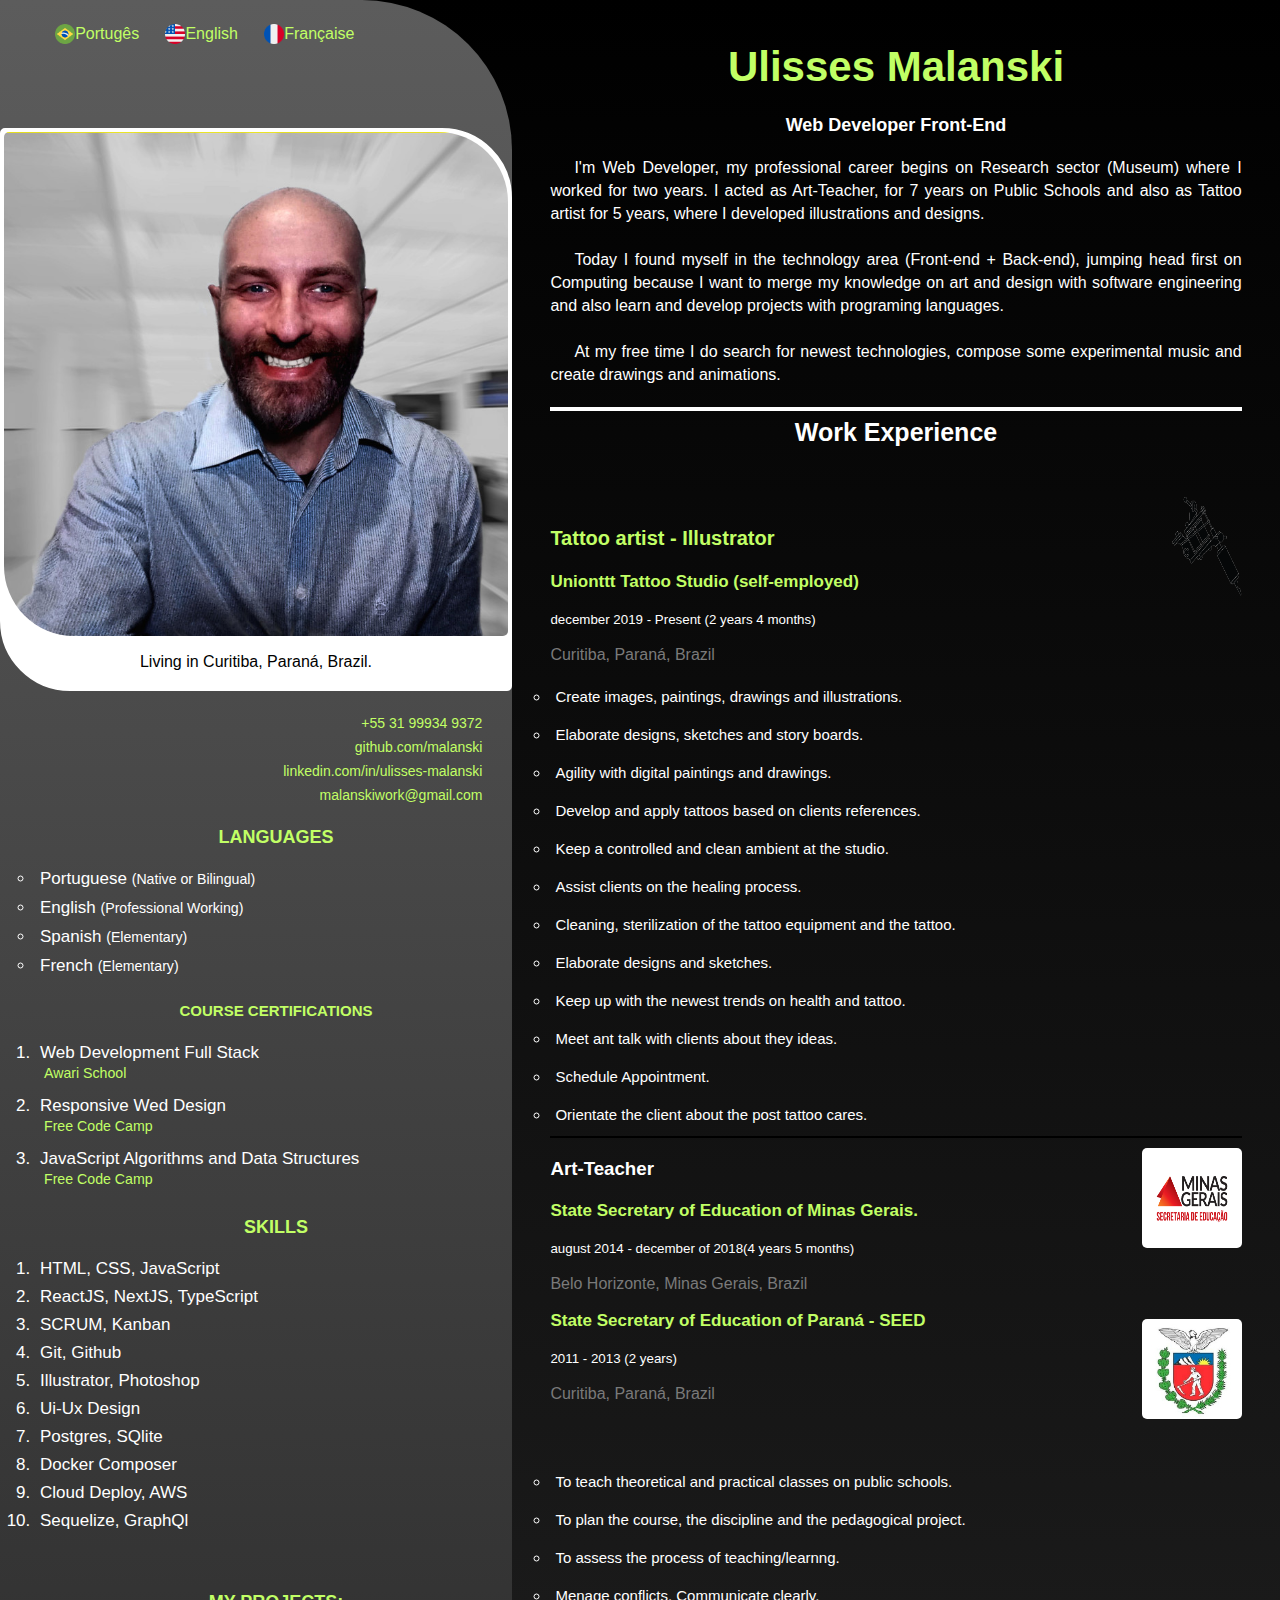
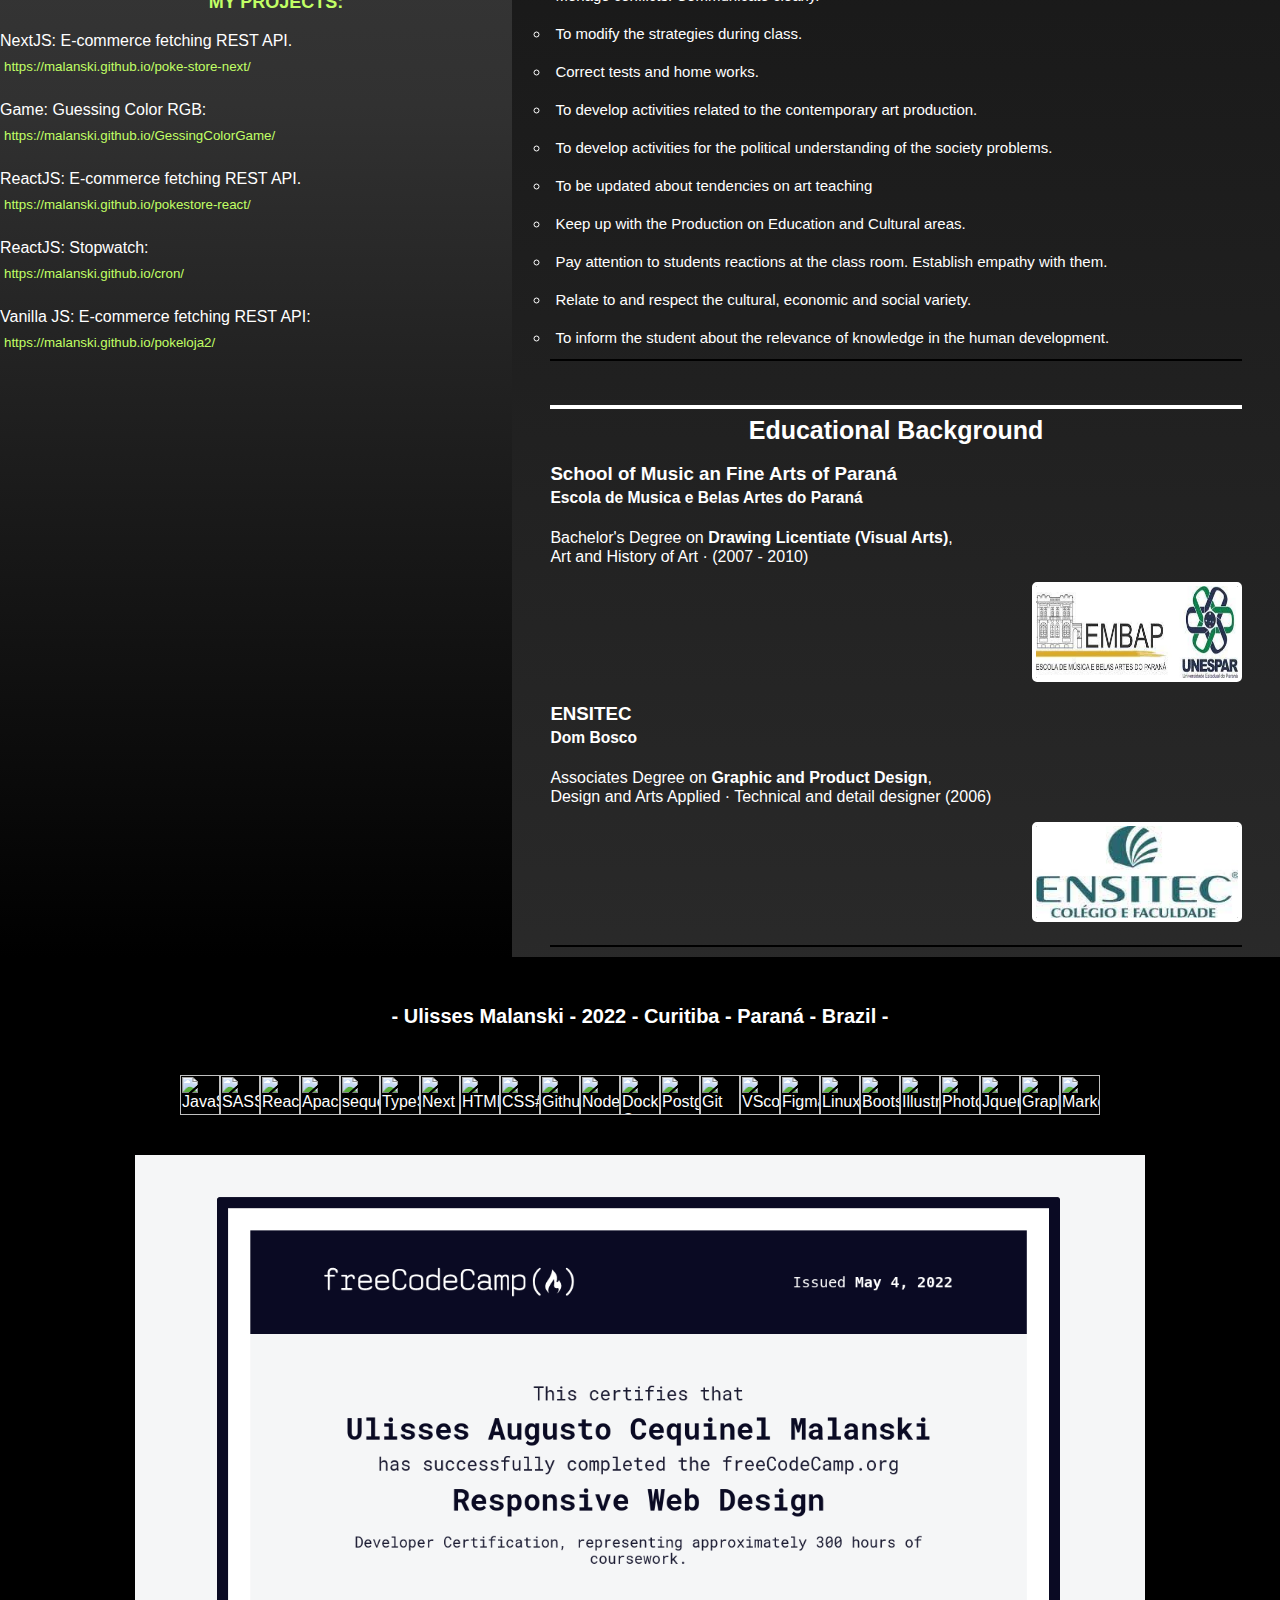
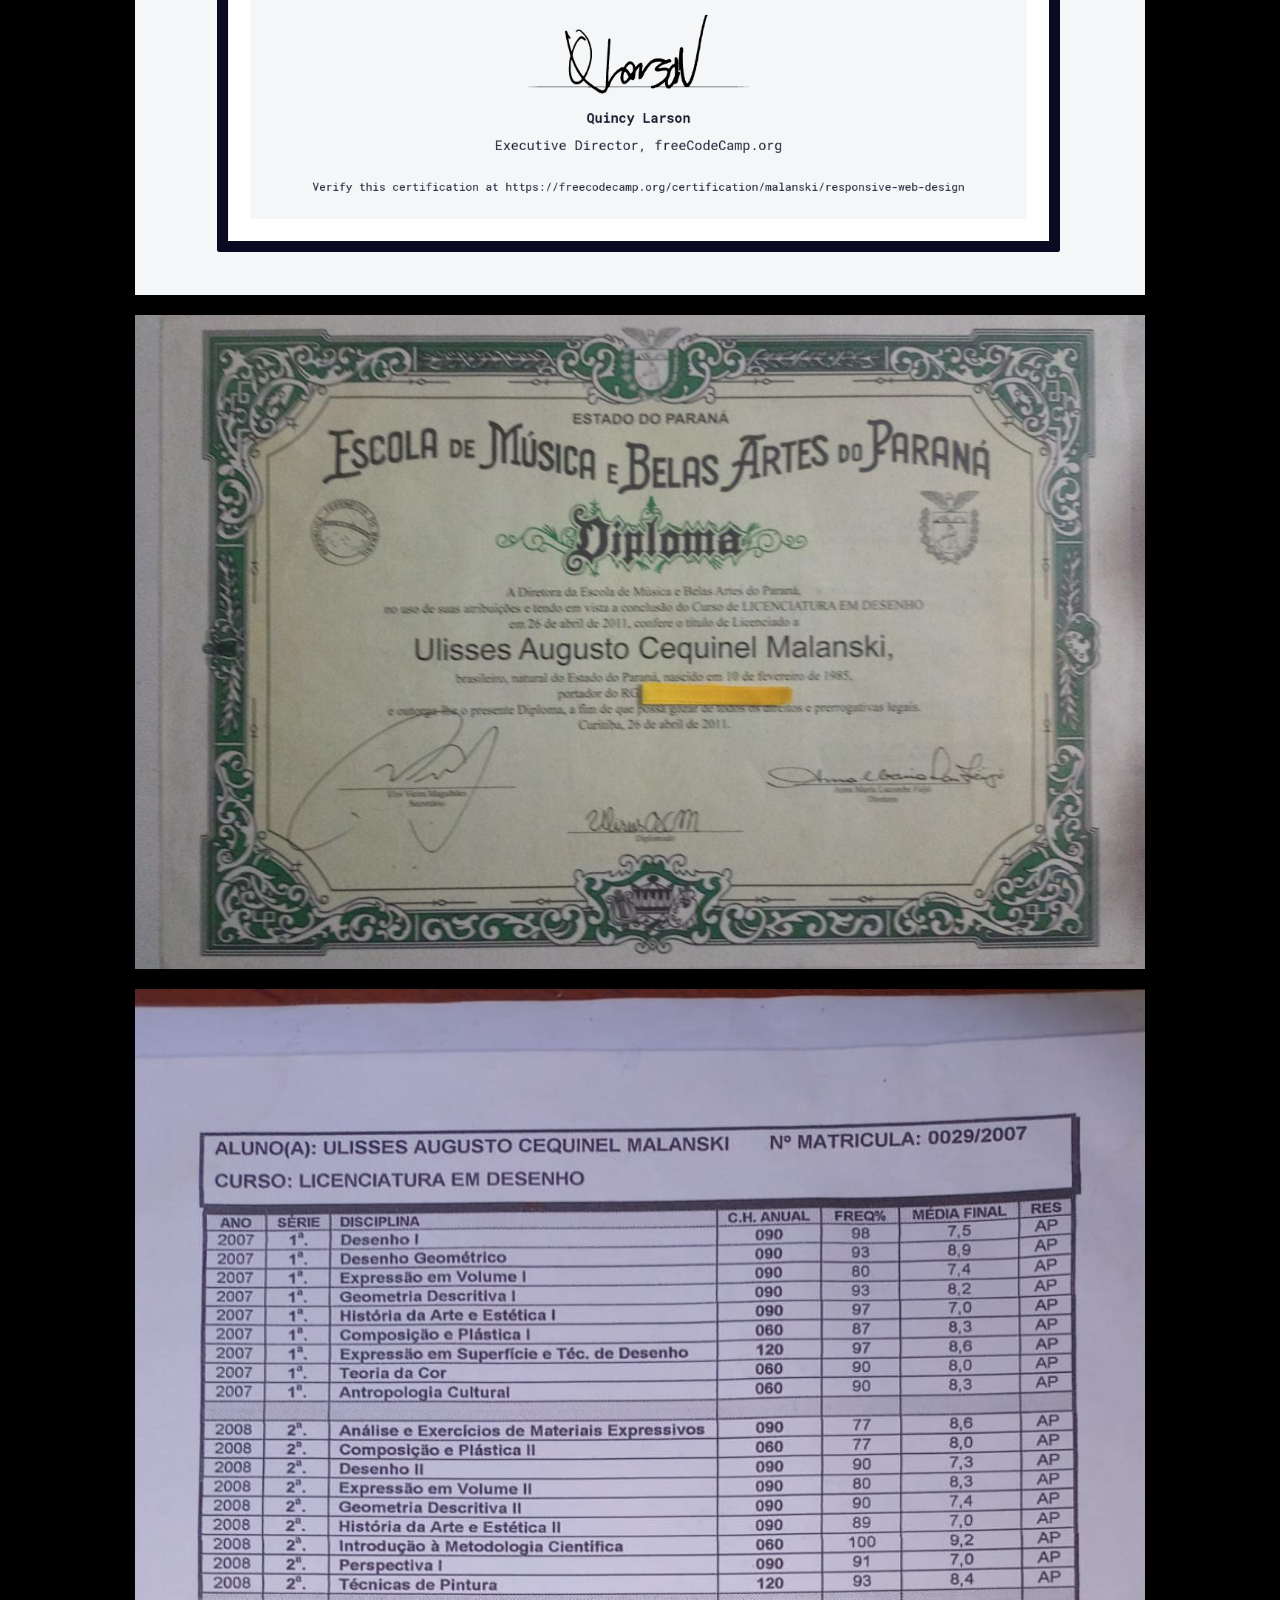
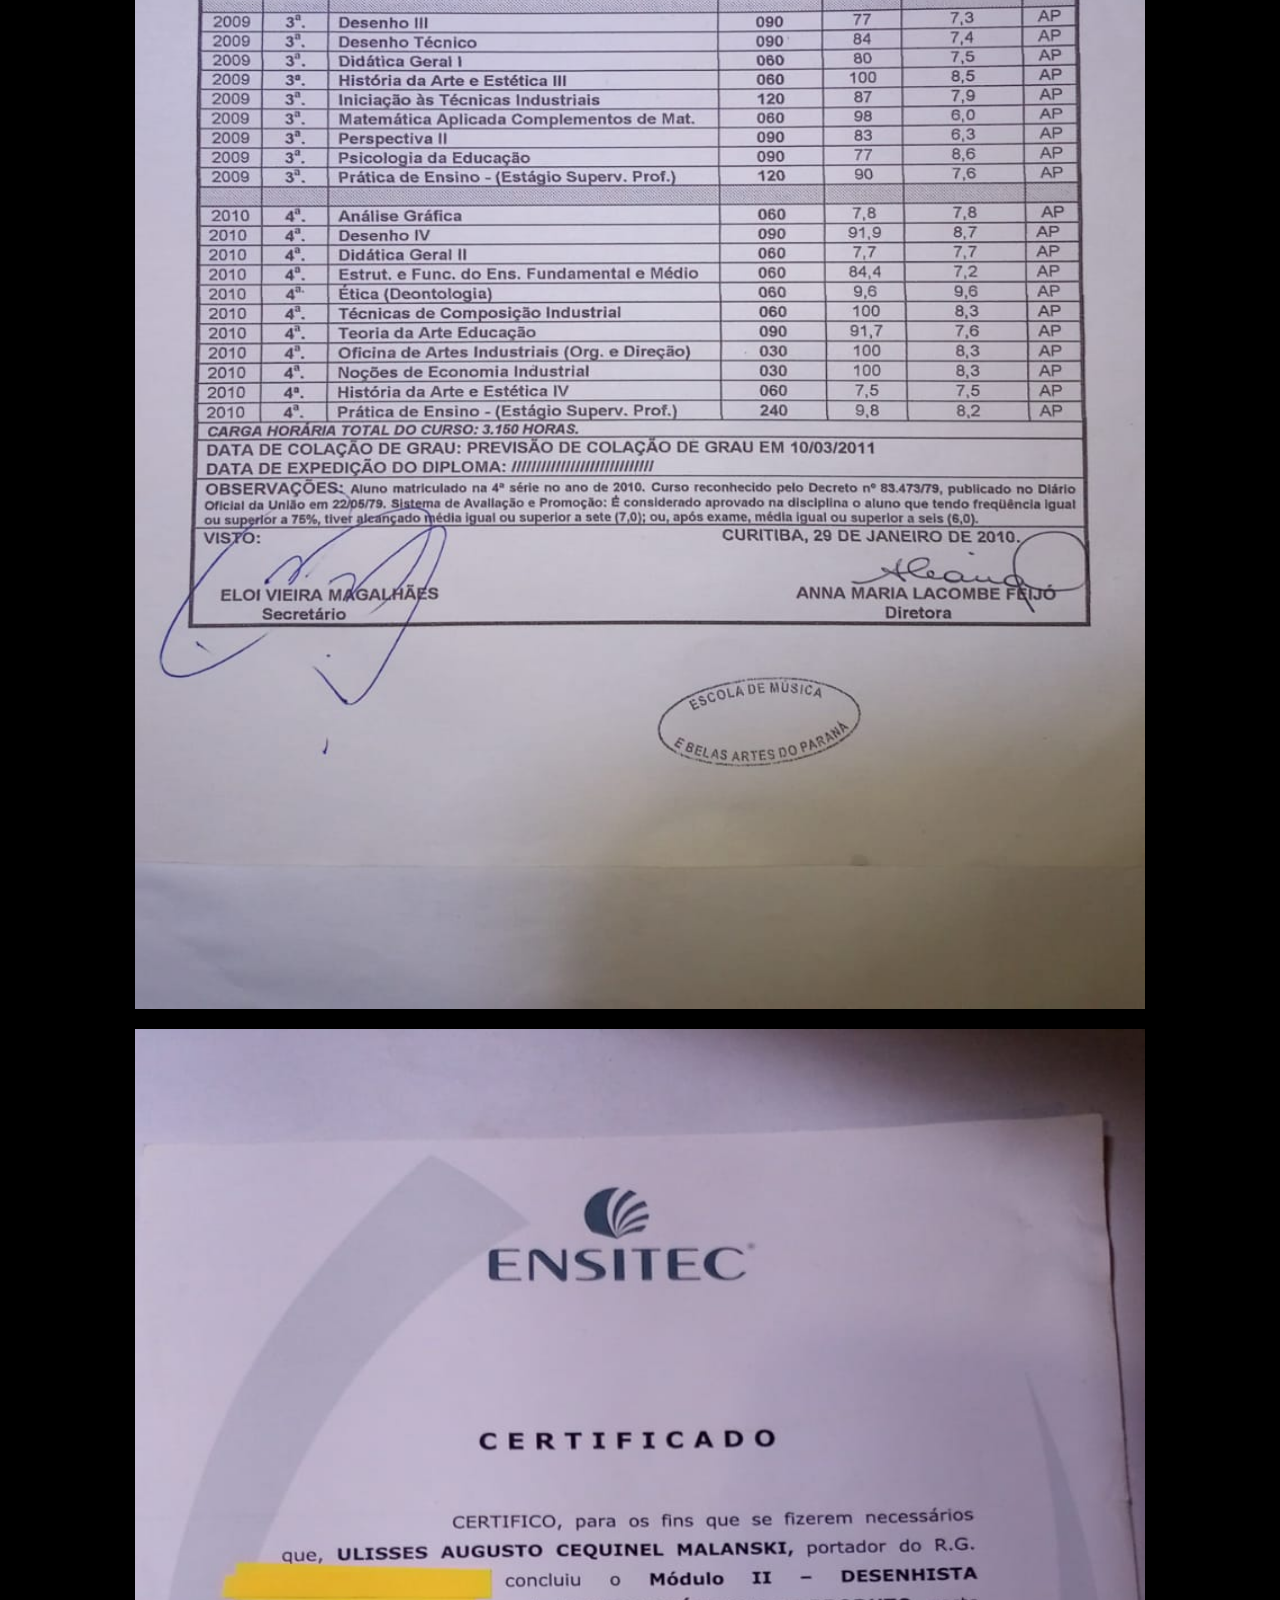
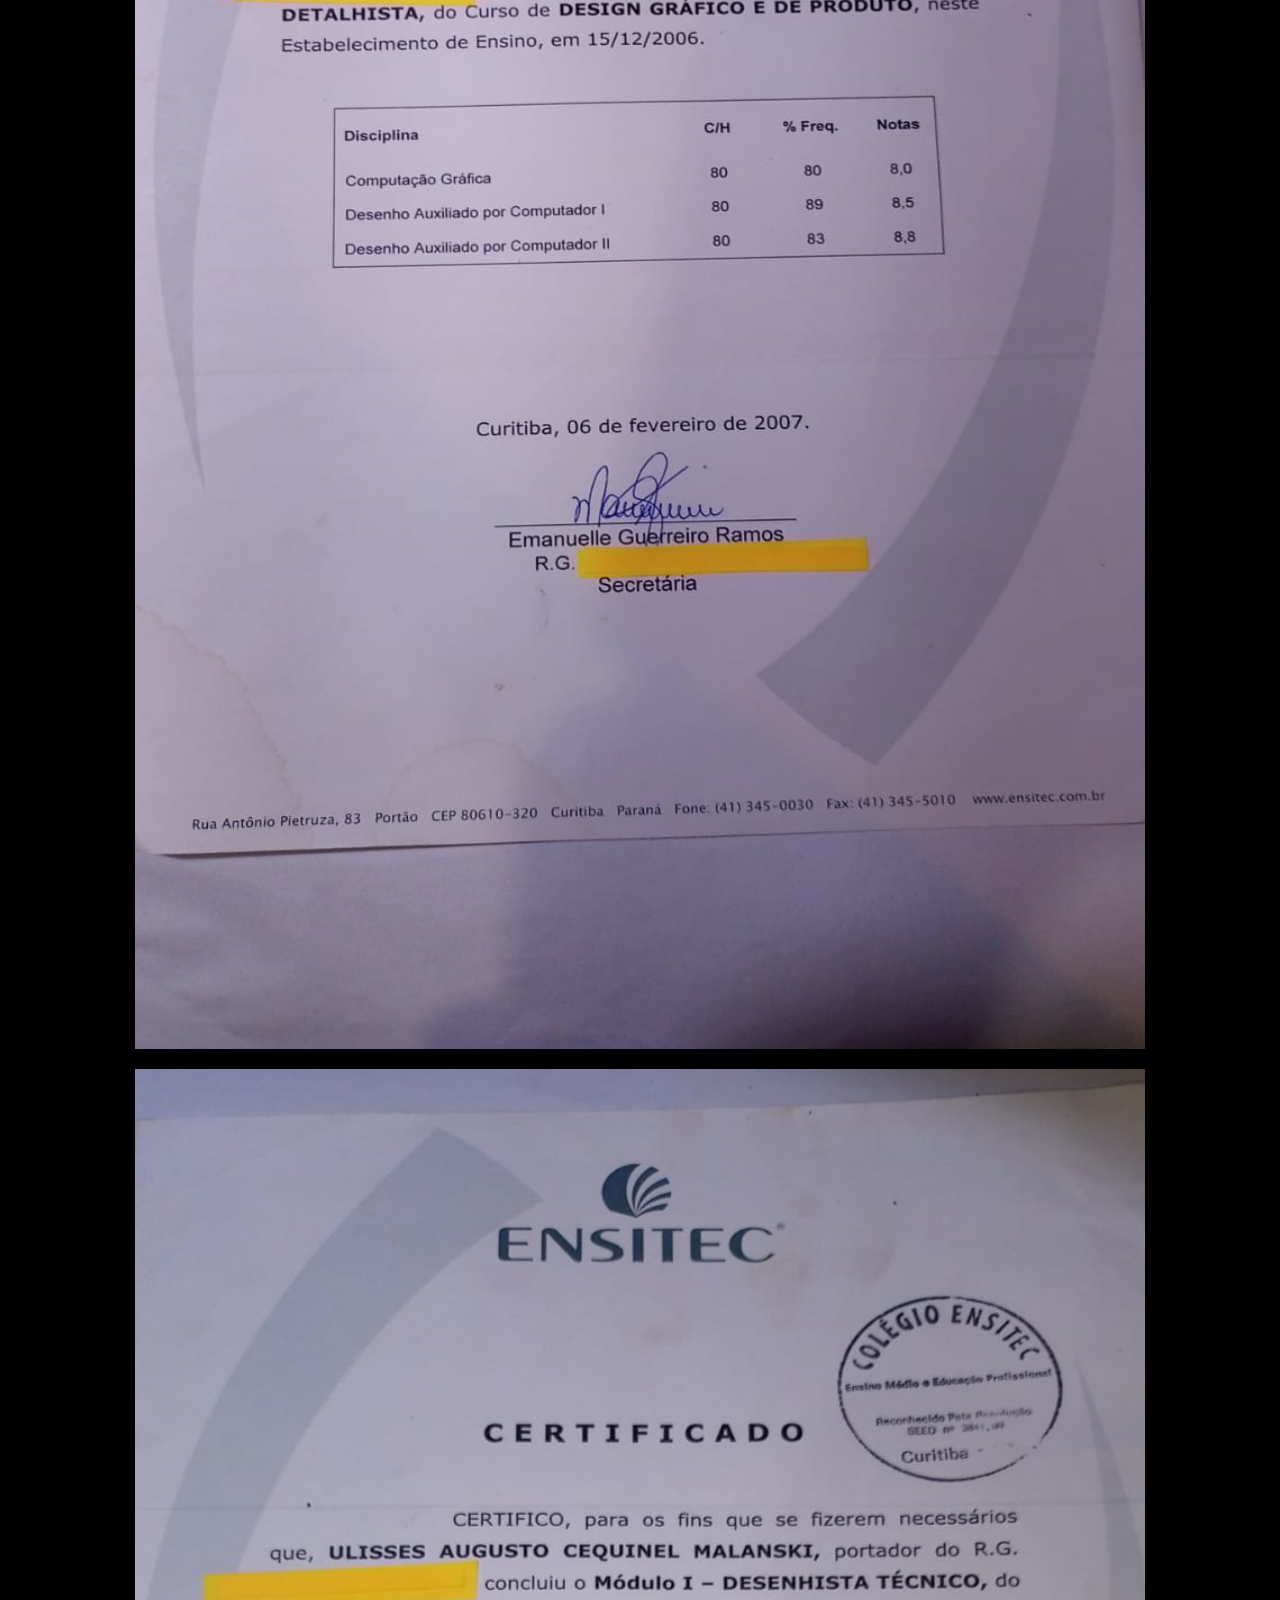
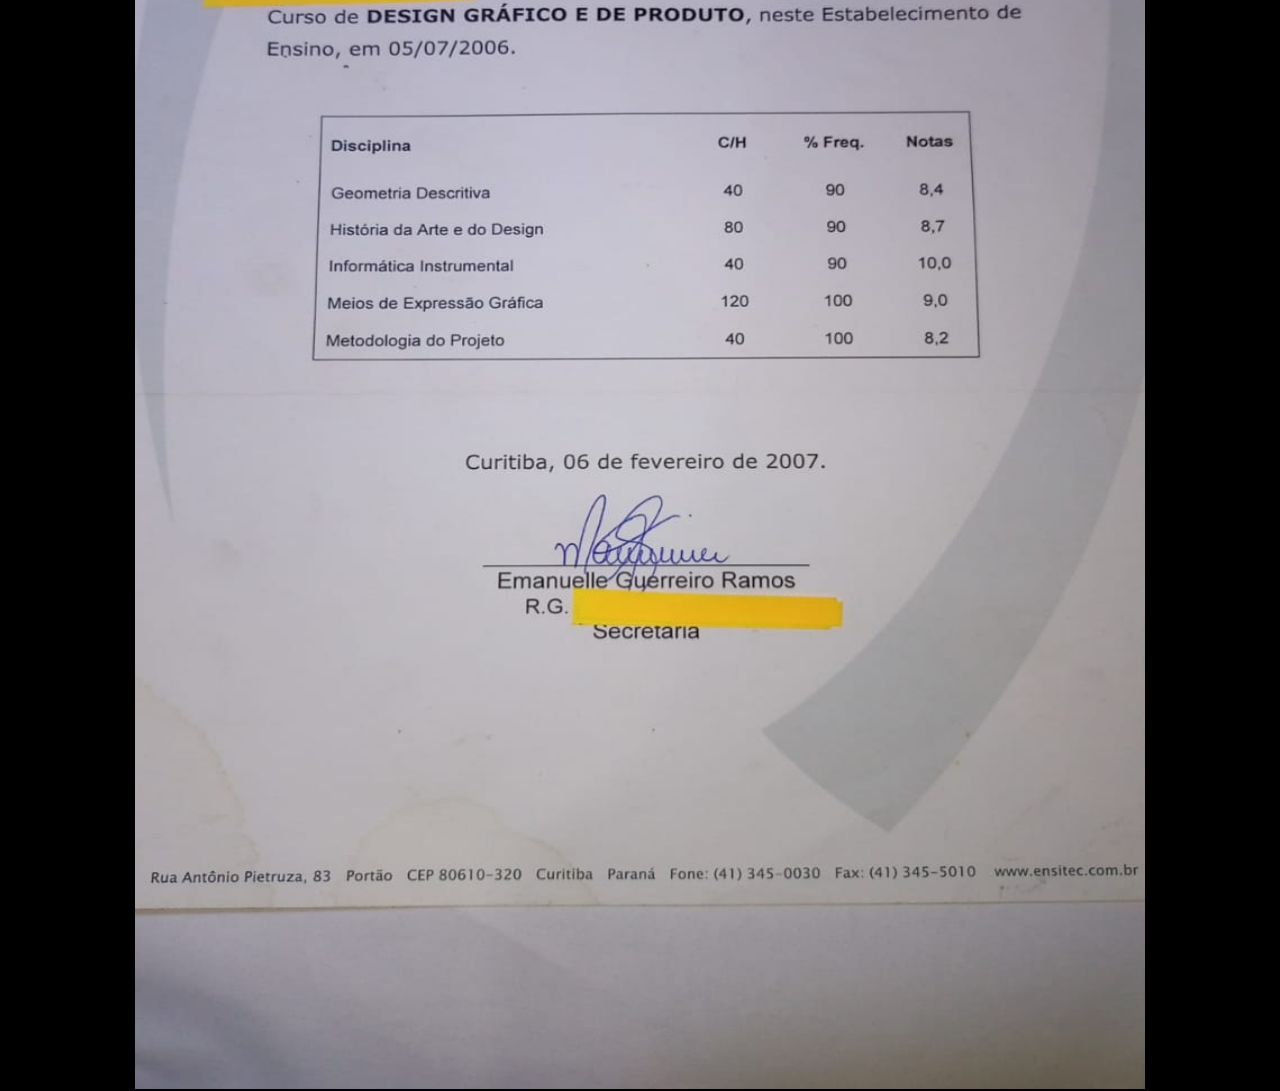
==== commit 4fda07bc: "add certifications" ====
--- a/english.html
+++ b/english.html
@@ -280,7 +280,7 @@
                     <li>To develop activities for the political understanding of the society problems.</li>
                     <li>To be updated about tendencies on art teaching</li>
                     <li>Keep up with the Production on Education and Cultural areas.</li>
-                    <li>Pay attention to students reactions at the class room. Stablish empathy with them.</li>
+                    <li>Pay attention to students reactions at the class room. Establish empathy with them.</li>
                     <li>Relate to and respect the cultural, economic and social variety.</li>
                     <li>To inform the student about the relevance of knowledge in the human development.</li>
                 </ul>
@@ -353,7 +353,13 @@
                 <img title="Markdown" height="40" width="40" src="https://cdn.jsdelivr.net/gh/devicons/devicon/icons/markdown/markdown-original.svg" />
             </div>
             
-
+            <div class="papelada">
+                <img class="certifications" src="fcc01.png" alt="Fcc certification 01"/>
+                <img class="certifications" src="diploma.jpeg" alt="Bachelor Degree on Drawing by EMBAP"/>
+                <img class="certifications" src="diploma02.jpeg" alt="Bachelor Degree on Drawing by EMBAP"/>
+                <img class="certifications" src="ensitec1.jpeg" alt="Ensitec Certificado 01">
+                <img class="certifications" src="ensitec2.jpeg" alt="Ensitec Certificado 02">
+            </div>
 
         </footer>
     
--- a/styles/footer.css
+++ b/styles/footer.css
@@ -4,7 +4,7 @@
     padding: 2px;
     background-color: black;
     width: 100%;
-    height: 40vh;
+    height: auto;
 }
 footer h6{
     text-align: center;
@@ -15,6 +15,7 @@
     justify-content: center;
     align-items: center;
     flex-wrap: wrap;
+    margin-bottom: 20px;
 }
 .row-stack:hover{
     /* background-color: #313131; */
@@ -25,6 +26,20 @@
     /* background-color: #313131; */
     /* border-radius: 10px; */
 
+}
+.papelada{
+    width: 99%;
+    margin: auto;
+    display: flex;
+    flex-direction: column;
+    flex-wrap: wrap;
+    justify-content: center;
+    align-items: center;
+}
+.certifications {
+    width: 80%;
+    max-height: 180vh;
+    margin: 20px auto 0 auto;
 }
 
 
@@ -38,4 +53,8 @@
     .row-stack img{
         display: none;
     }
+    .papelada {
+        display: none;
+
+    }
 }
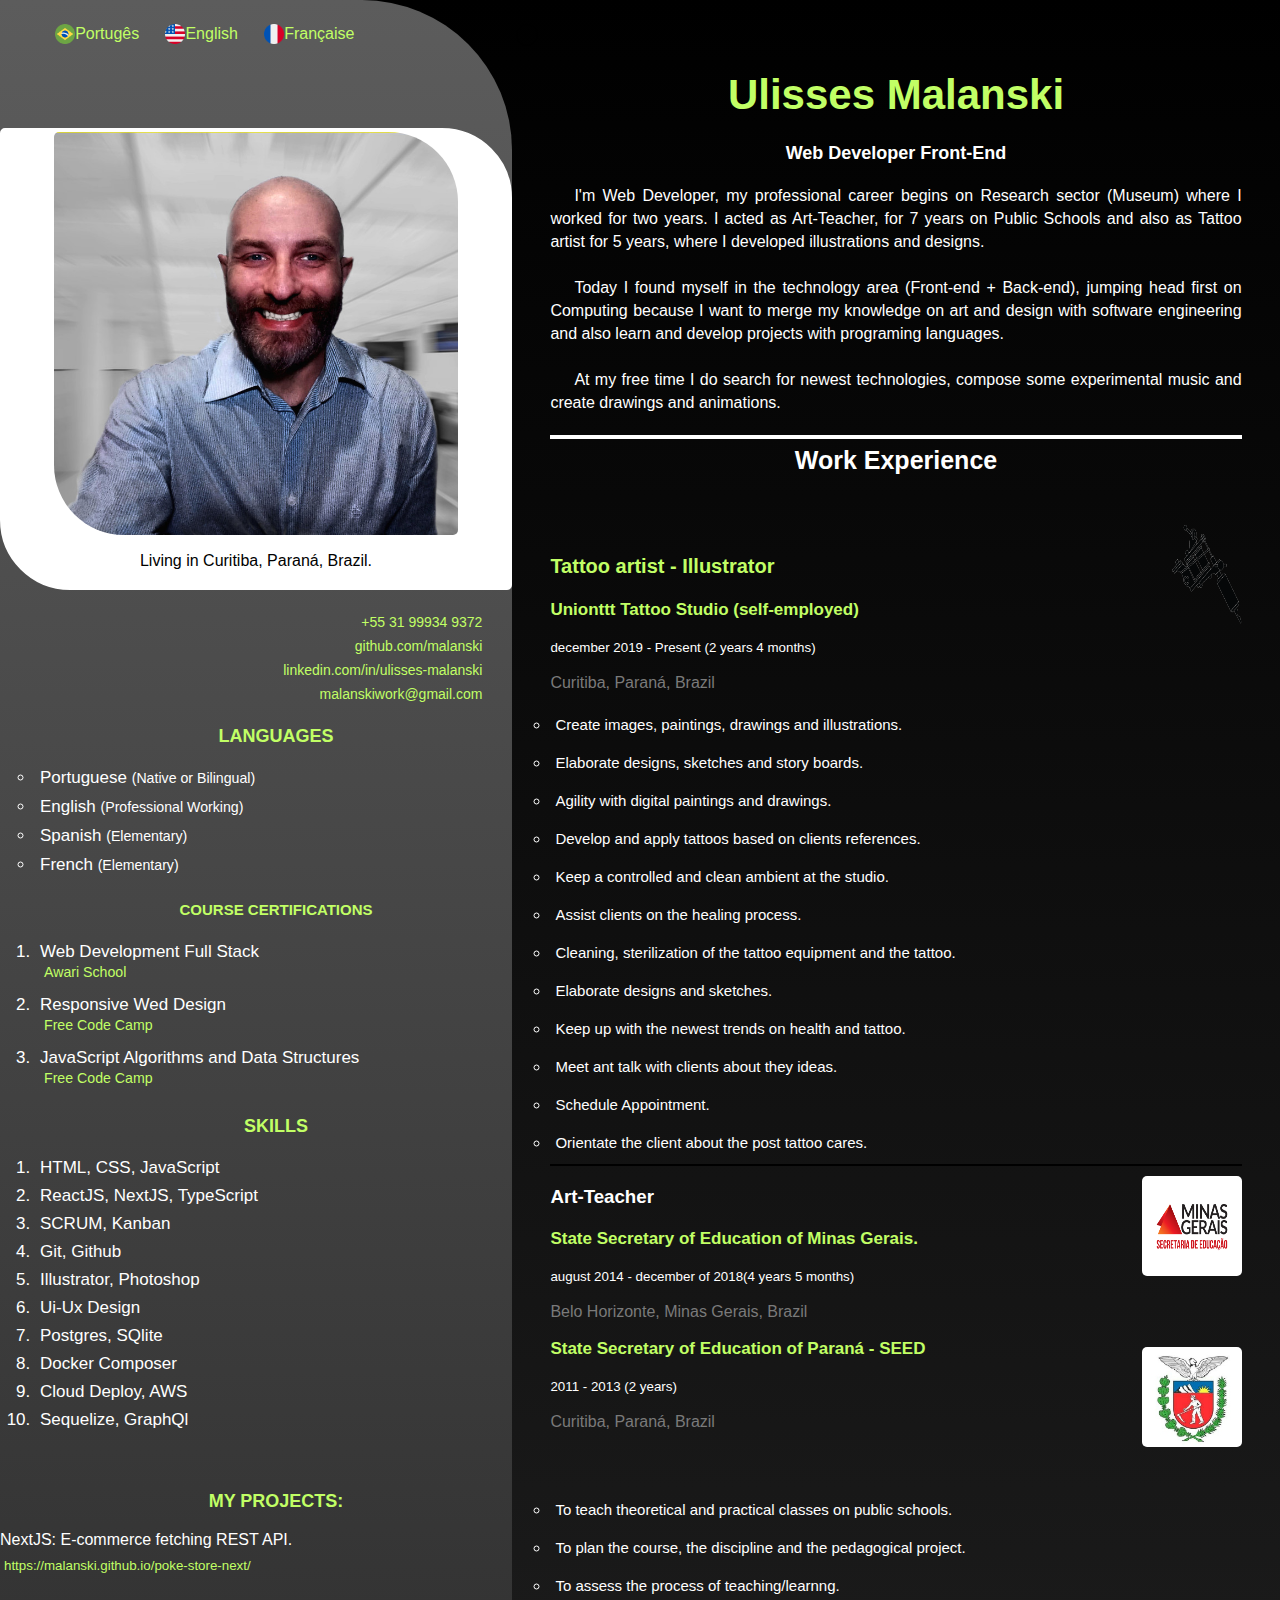
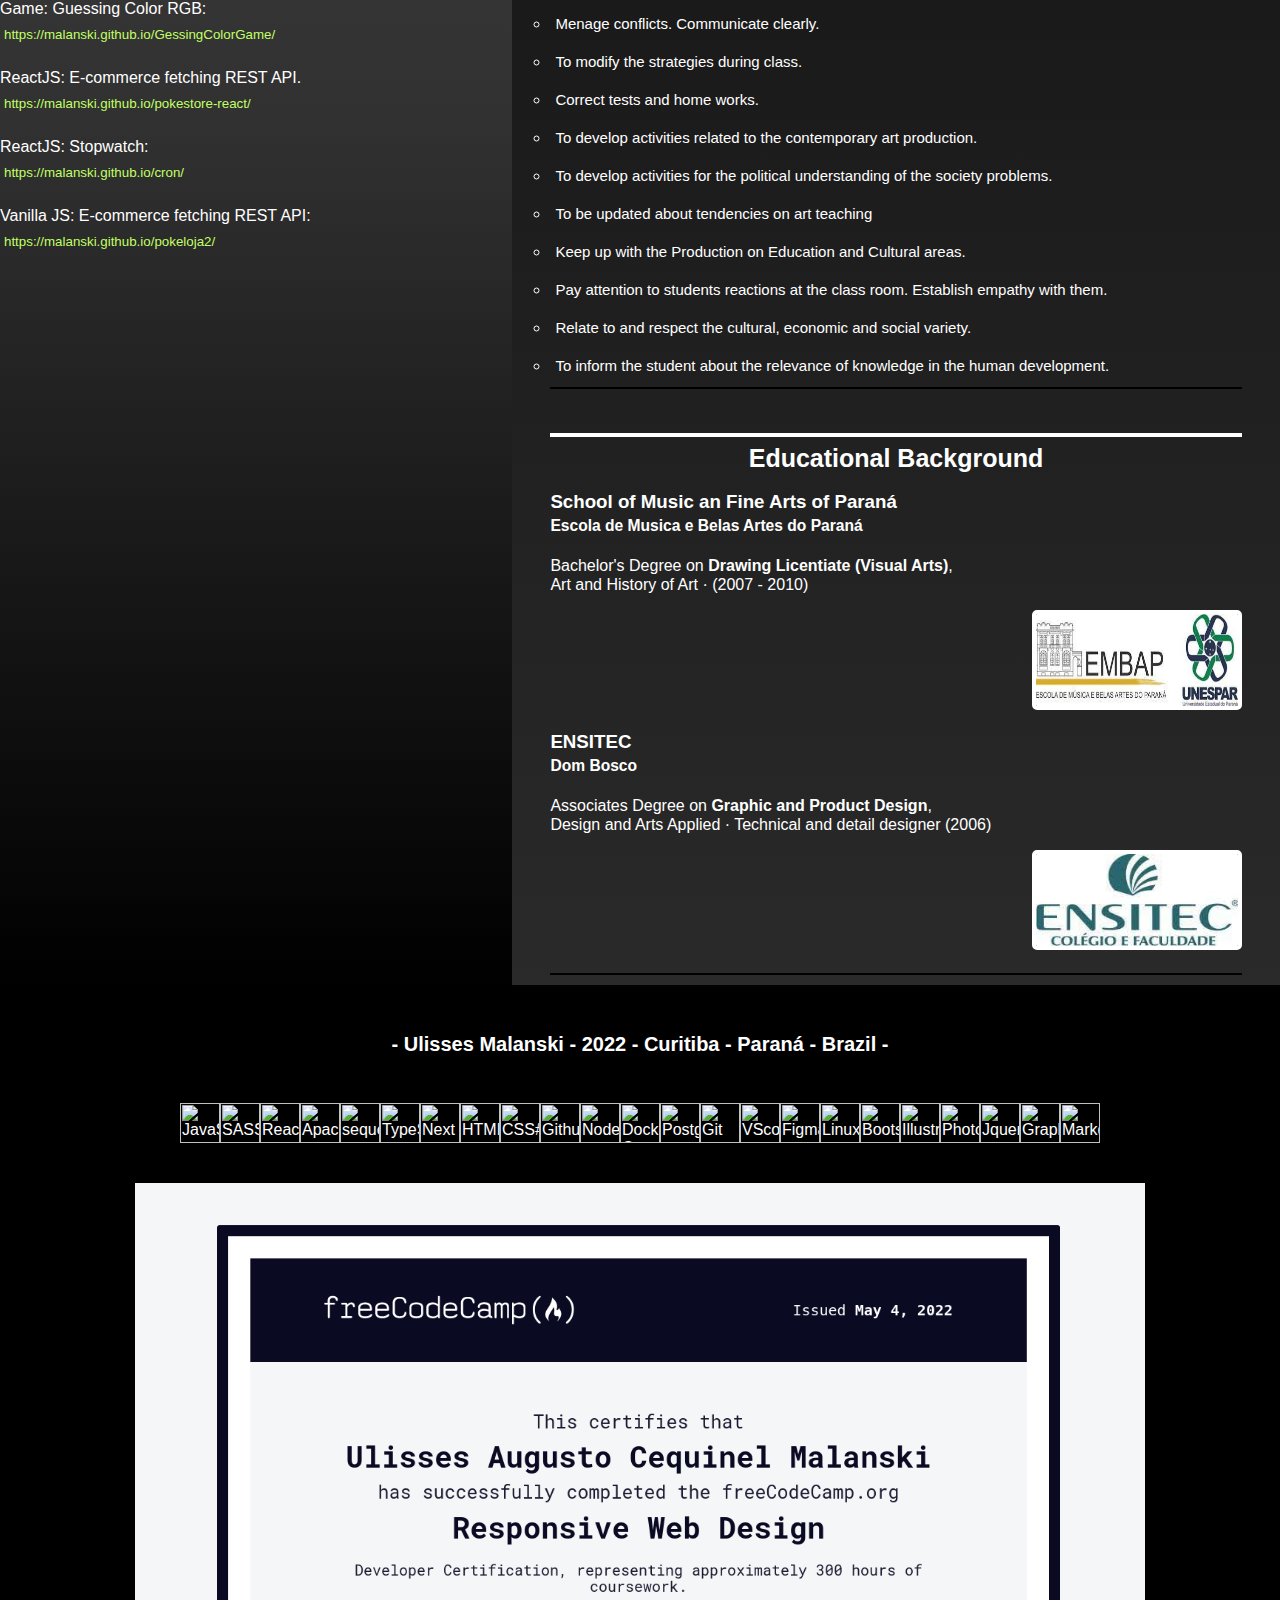
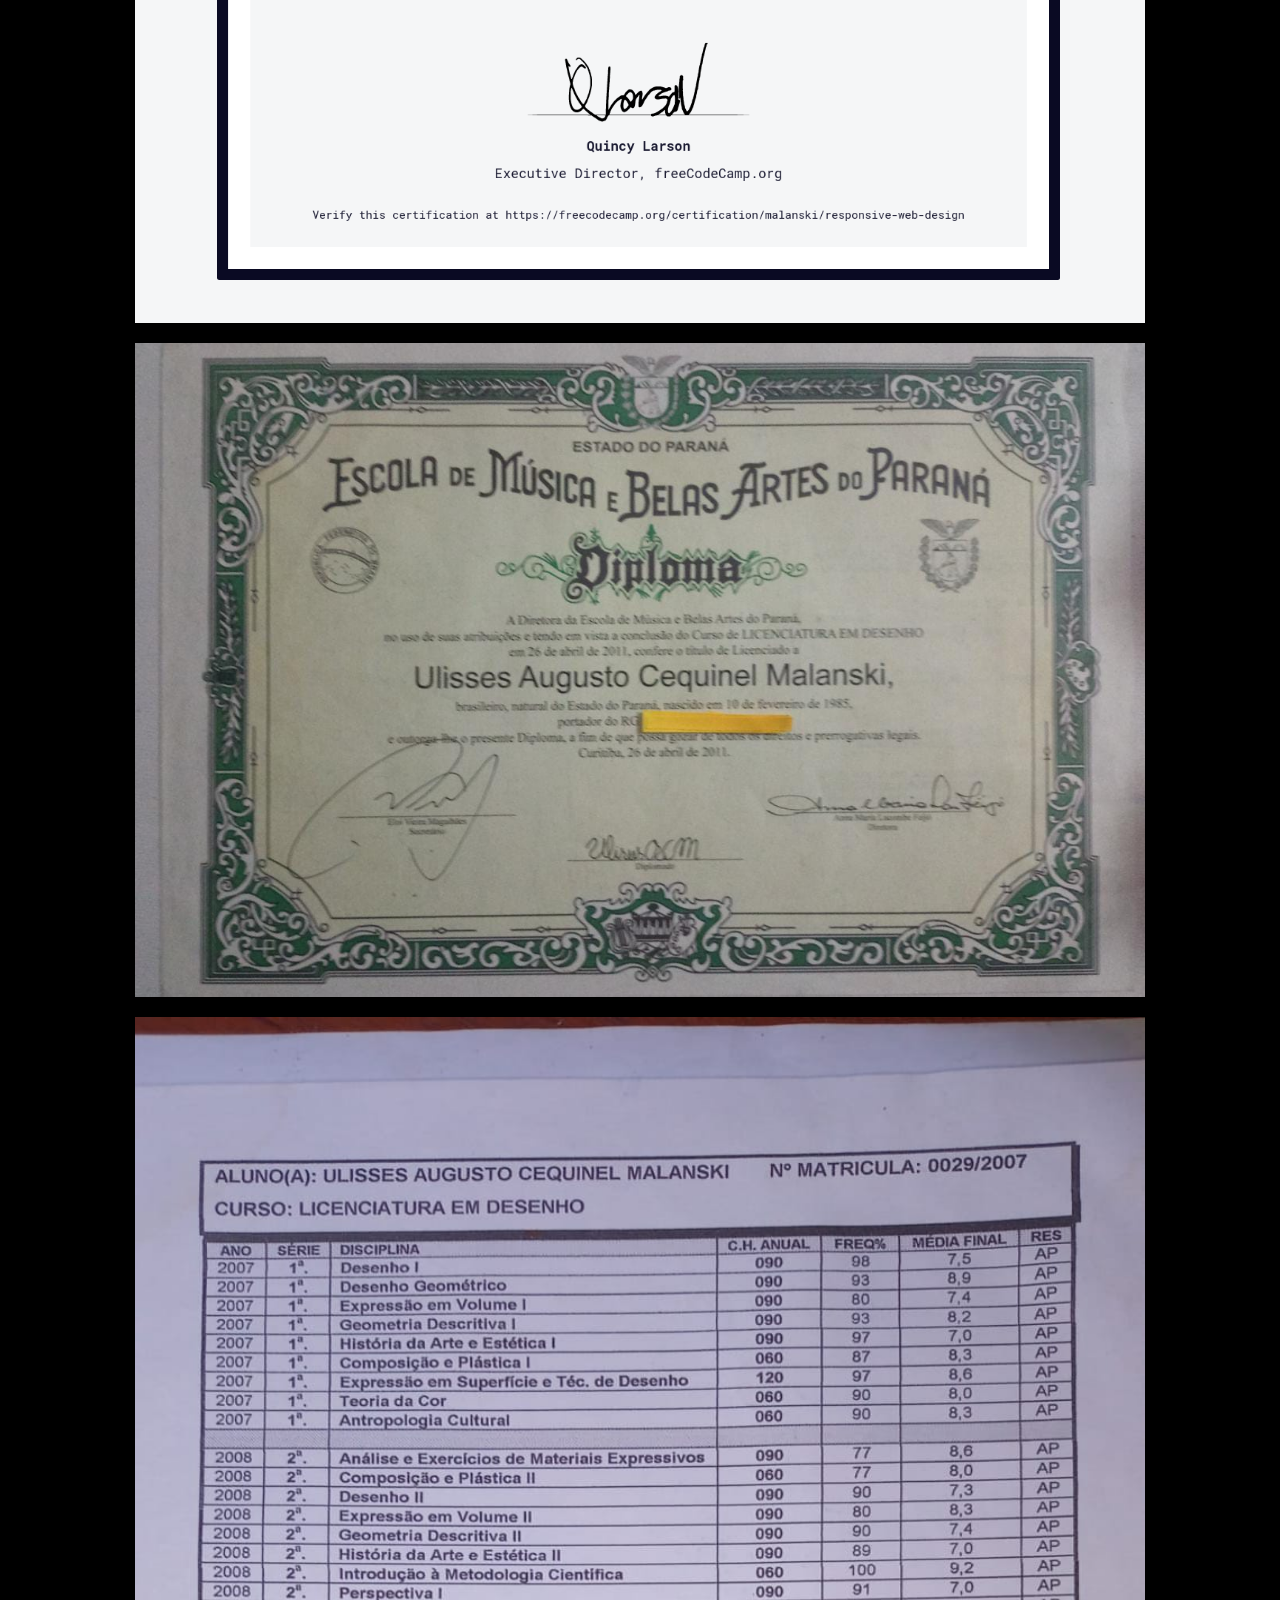
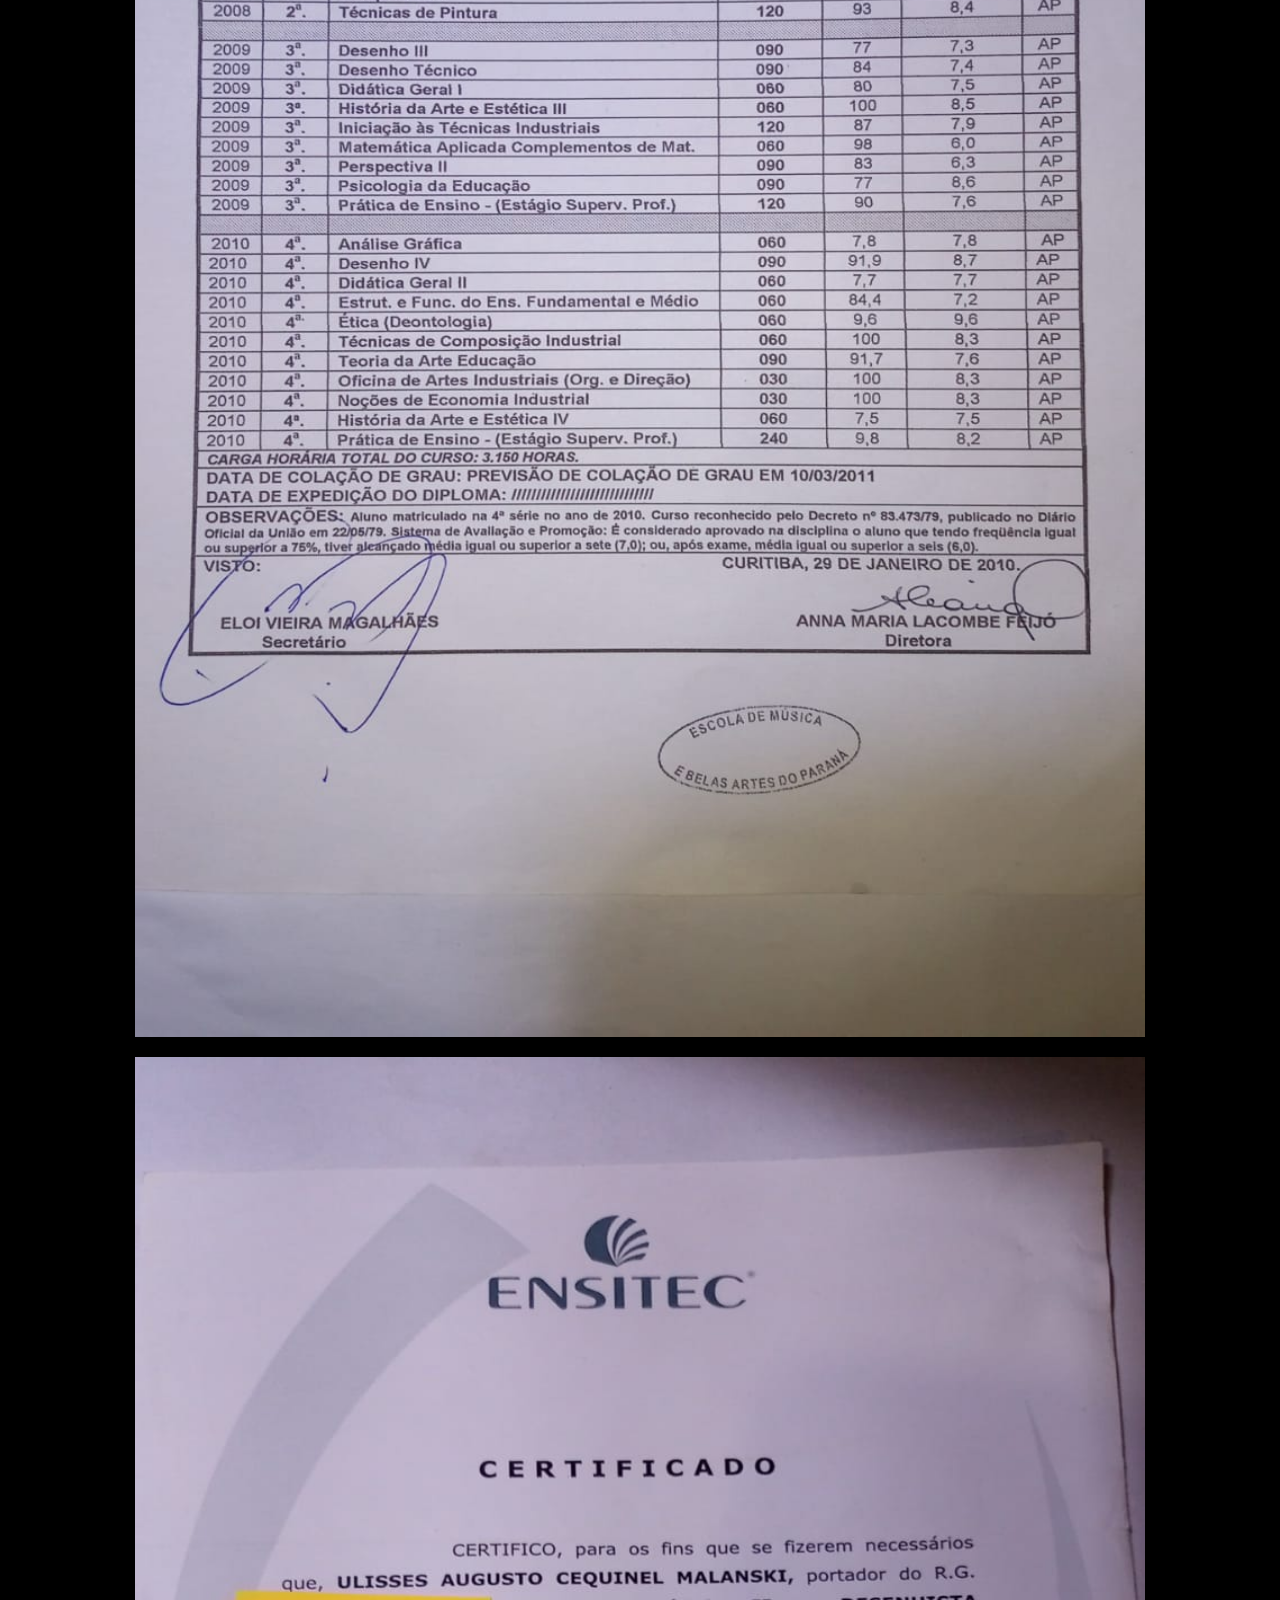
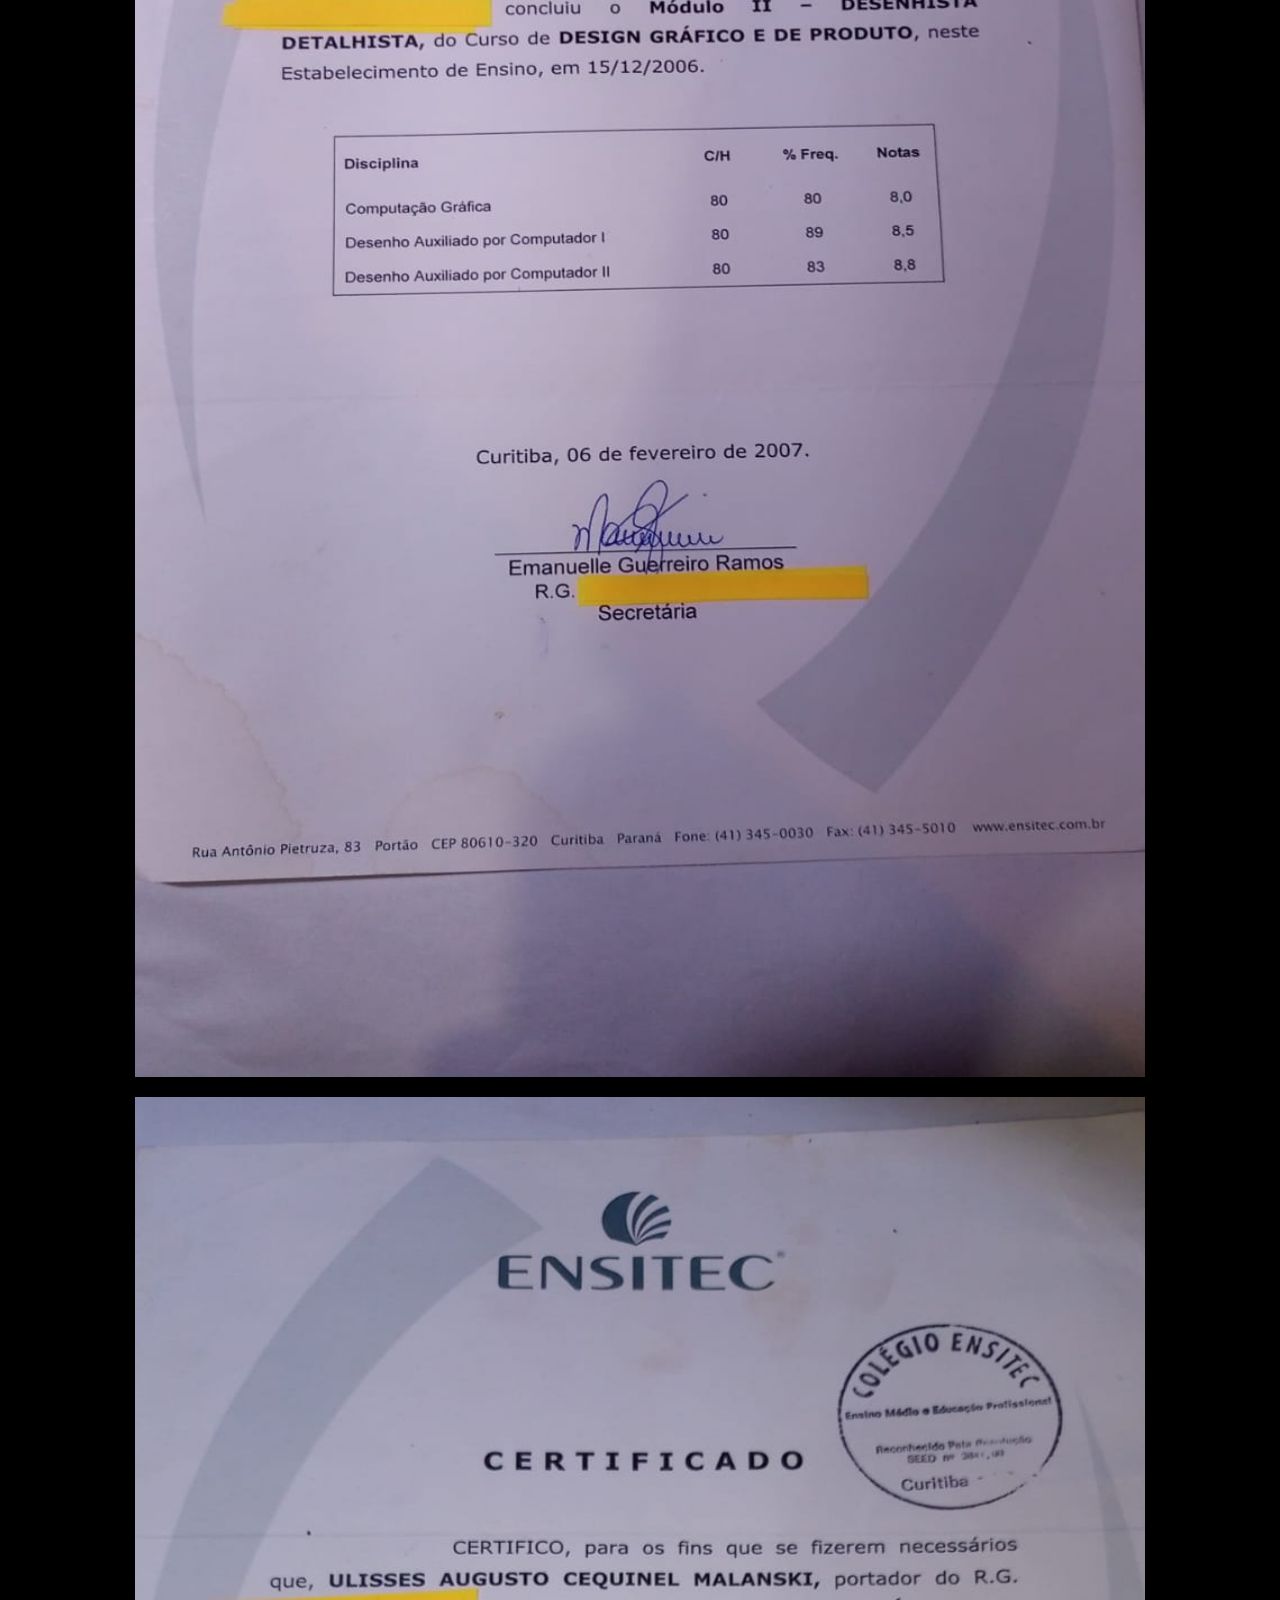
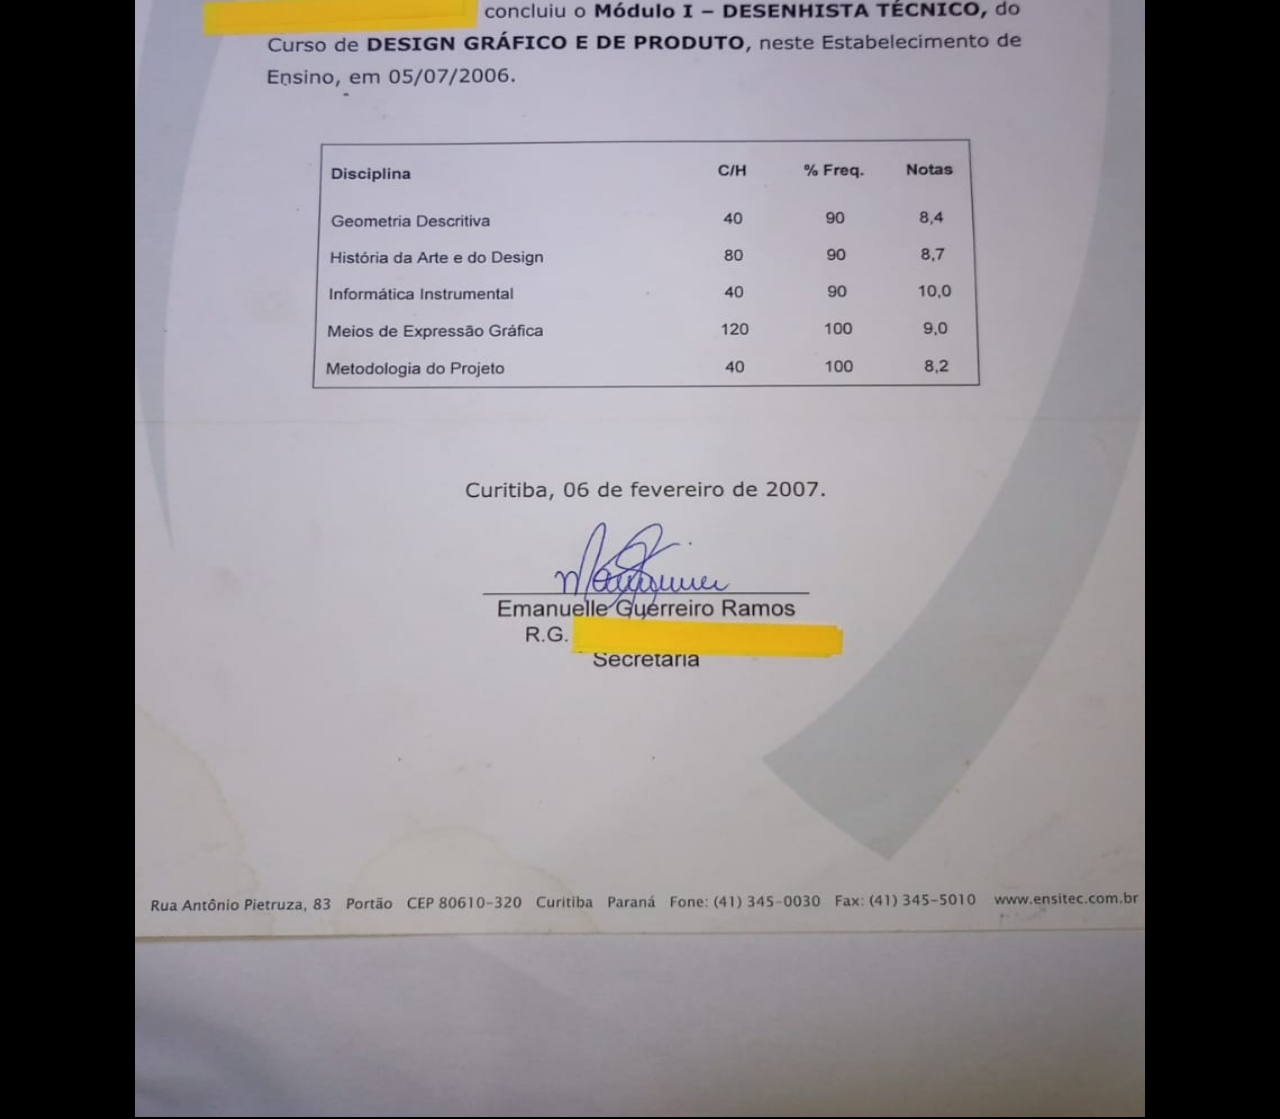
==== commit b7aa49d2: "add ninja effect to  Change About text button" ====
--- a/english.html
+++ b/english.html
@@ -189,6 +189,10 @@
          </aside>
          
          <main>
+            <div class="text-option">
+                <a href="english1.html"><i class="fa-solid fa-plus"></i></a>
+            </div>
+
              <section class="resumo">
                 <h1><big>Ulisses Malanski</big></h1>
                 <h2>Web Developer Front-End</h2>
--- a/styles/aside.css
+++ b/styles/aside.css
@@ -41,7 +41,7 @@
 
     /* position: absolute; */
 
-    width: 100%;
+    width: 80%;
     height: auto;
 }
 .foto{
@@ -188,7 +188,7 @@
         background-color: white;
     }
     .foto img{
-        border-radius: 5px 70px 5px 70px;
+        border-radius: 5px 30px 5px 30px;
         width: 40%;
 
     }
--- a/styles/main.css
+++ b/styles/main.css
@@ -3,6 +3,23 @@
     margin-top: 20px;
     margin-bottom: 10px;
     width: 60%;
+}
+.text-option a{
+    text-align: right;
+    width: 20%;
+}
+.text-option i{
+    transition: all ease-in-out 2.9s;
+    padding: 10px;
+    border-radius: 50%;
+    color: black;
+    border: 1px solid;
+
+}
+
+.text-option i:hover{
+    color: white;
+    border-color: white;
 }
 .shade{
     color: rgb(122, 122, 122);
@@ -122,6 +139,9 @@
 }
 
 @media print  {
+    .text-option{
+        display: none;
+    }
     h1{
         font-size: 23px;
         margin: 0;
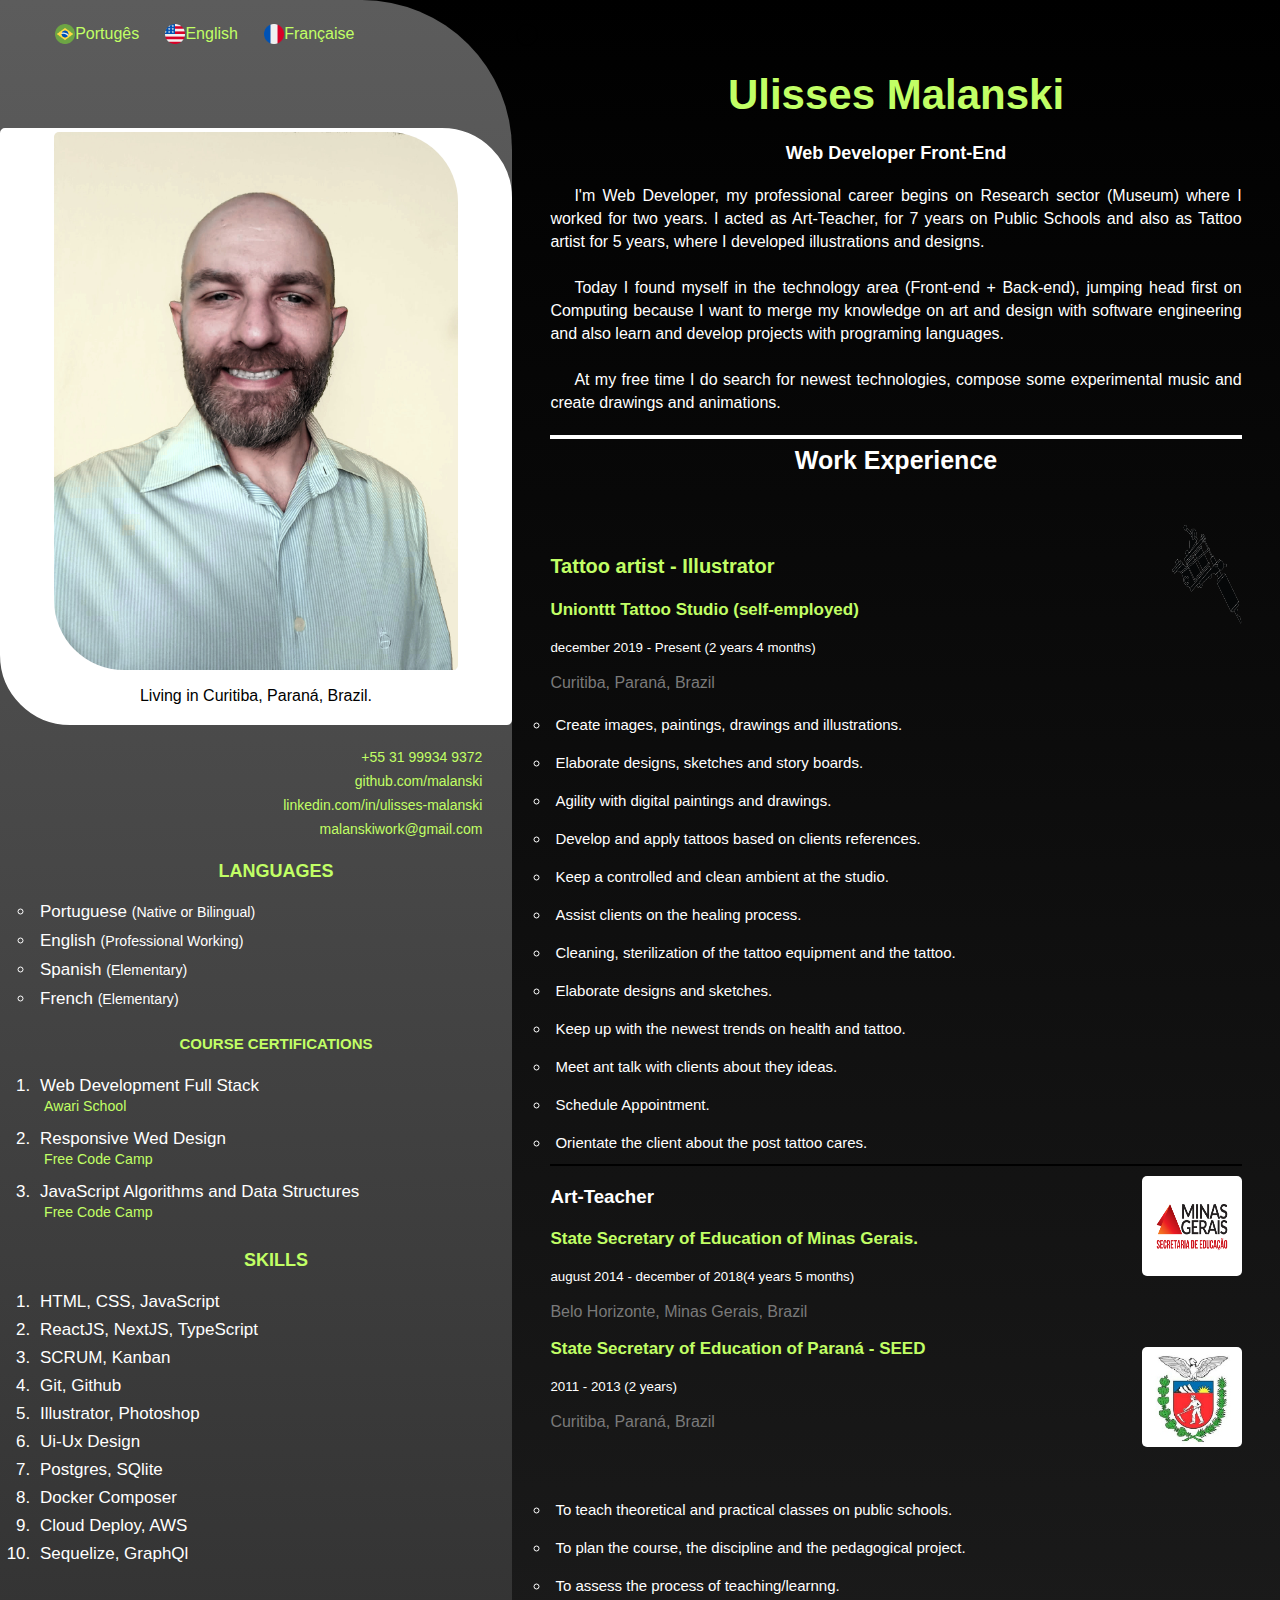
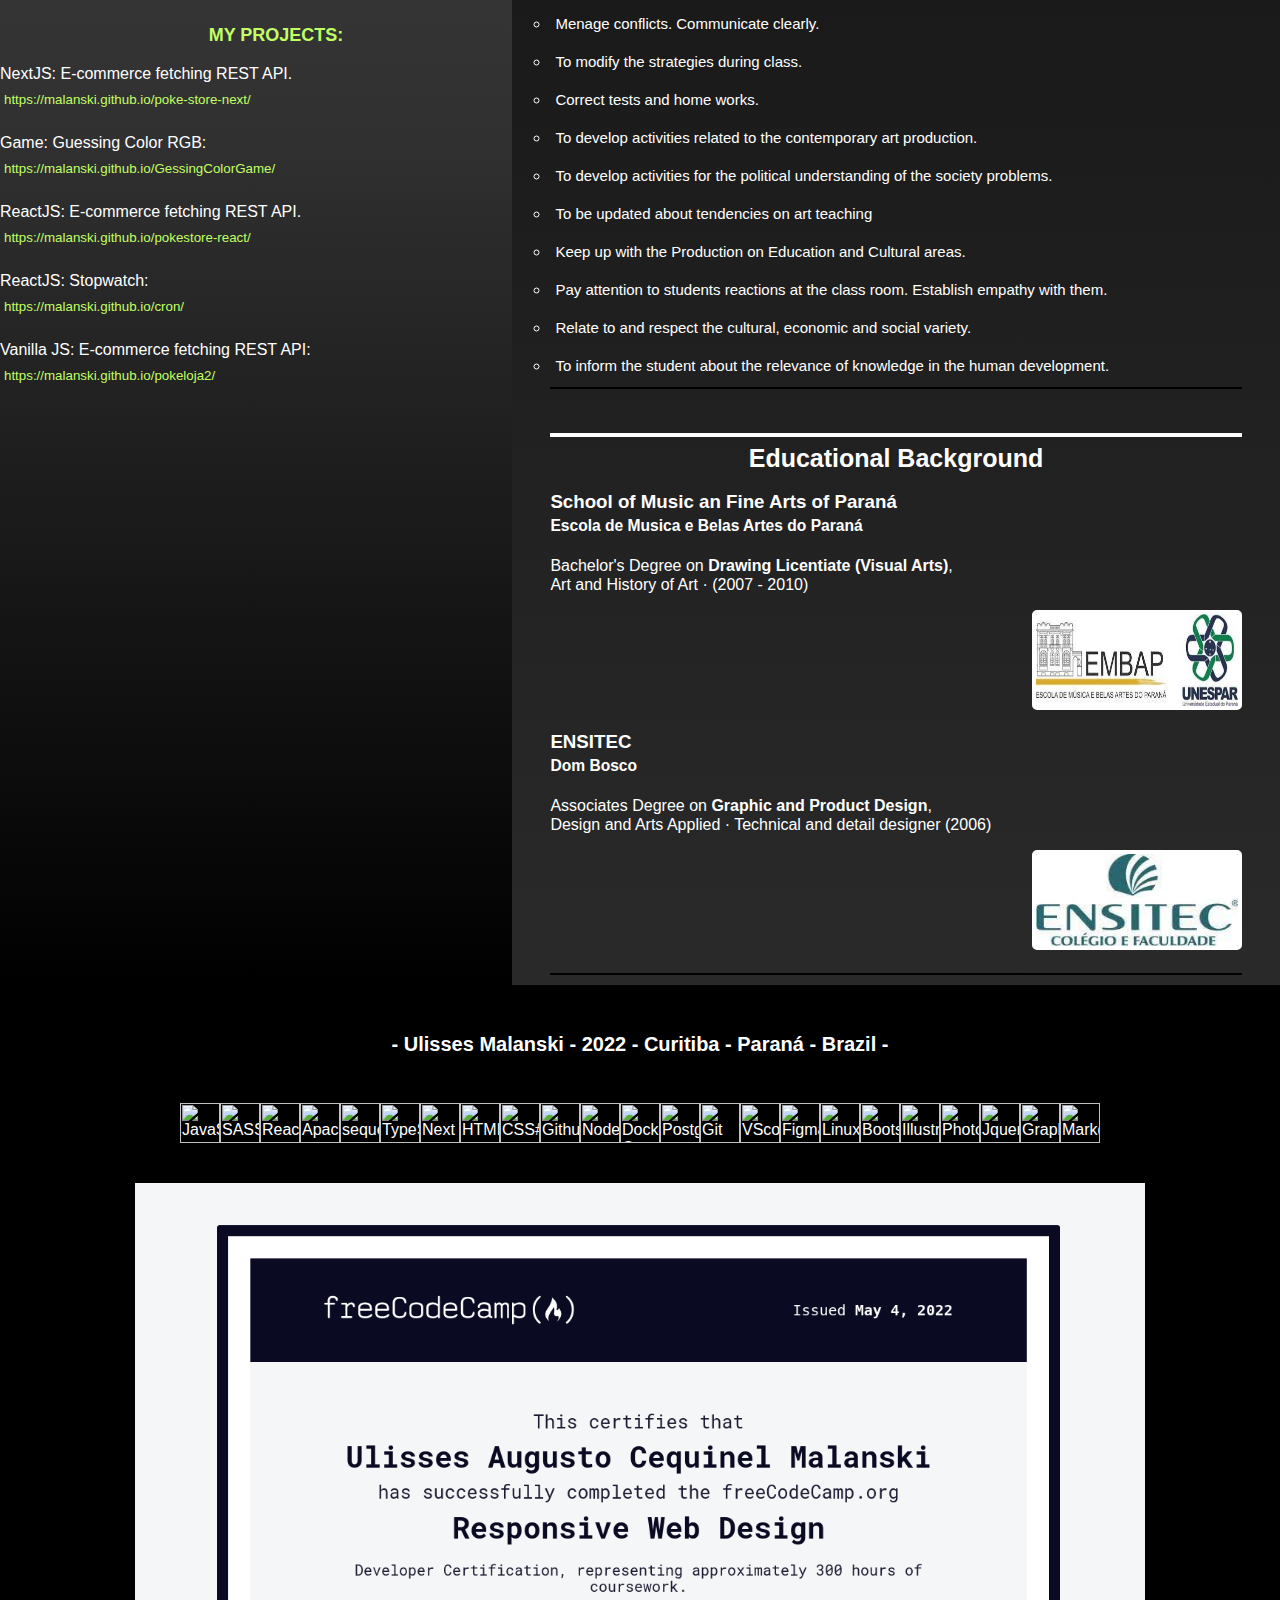
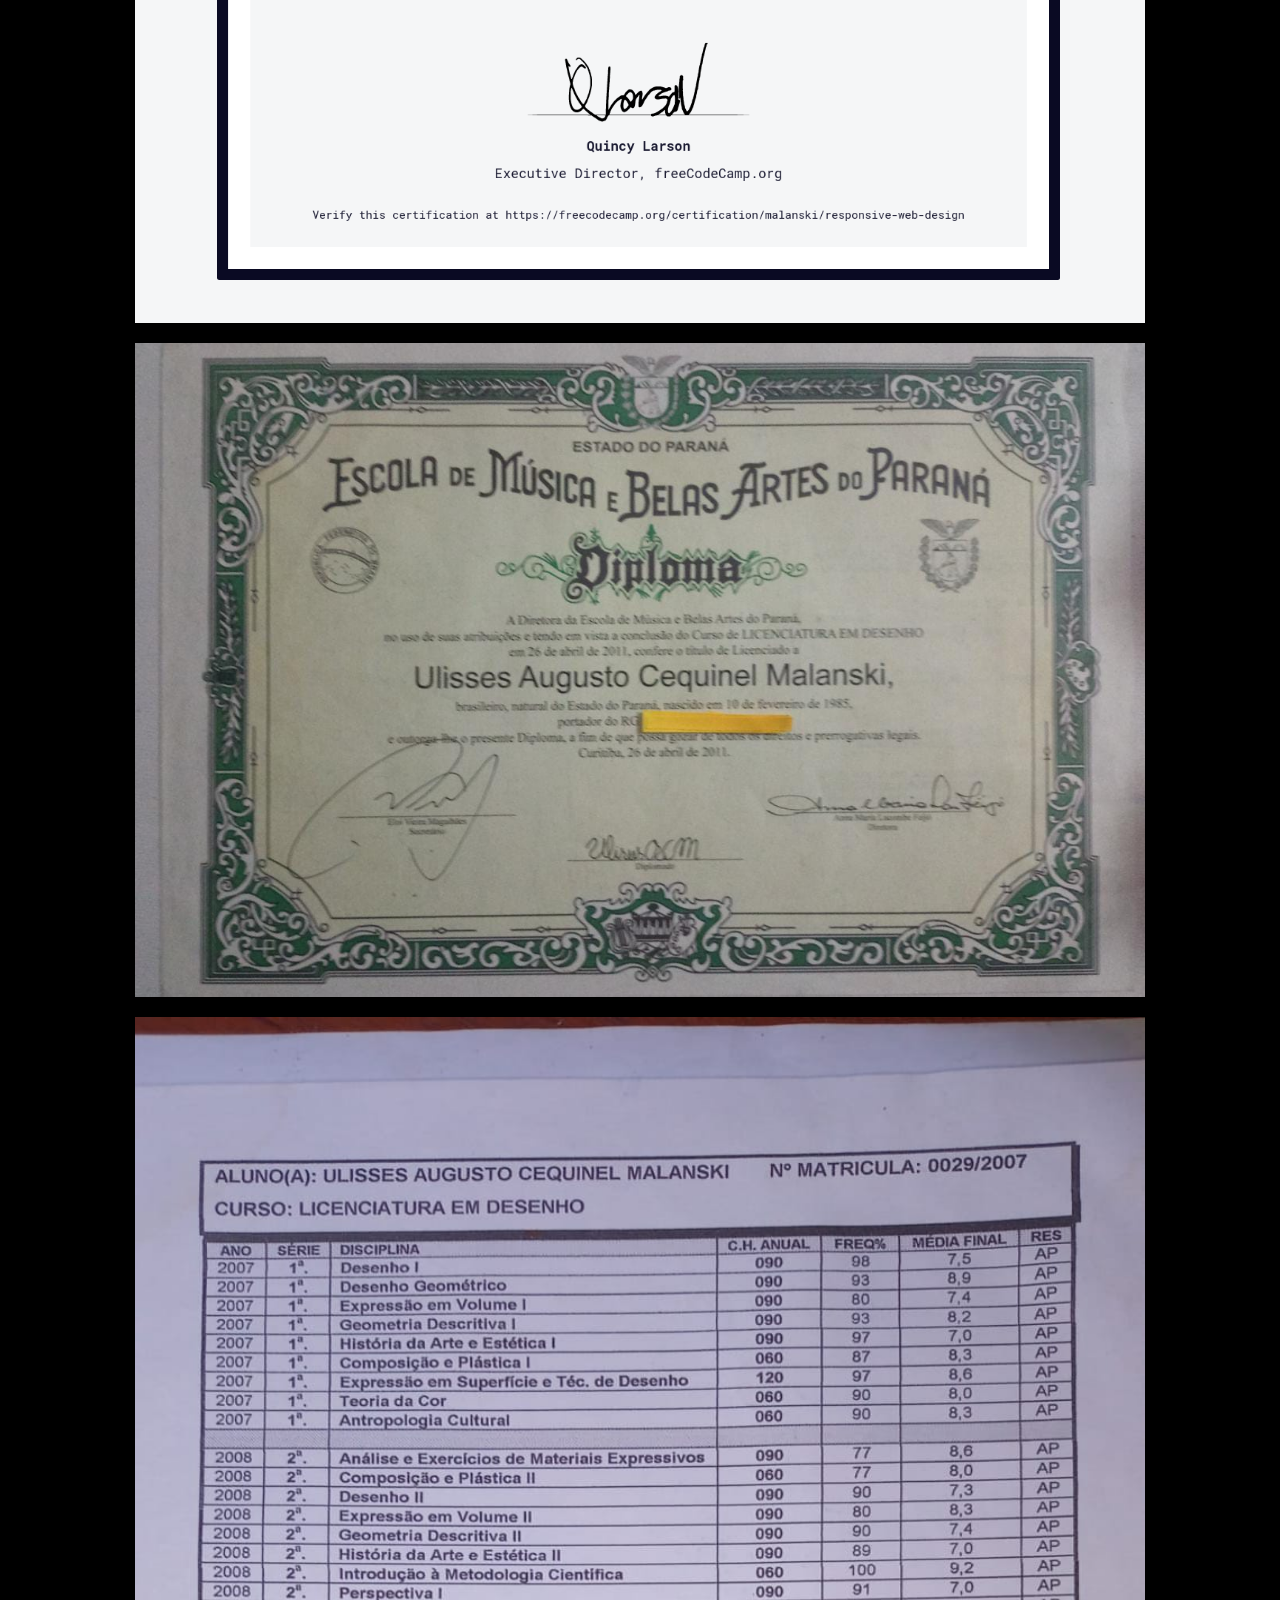
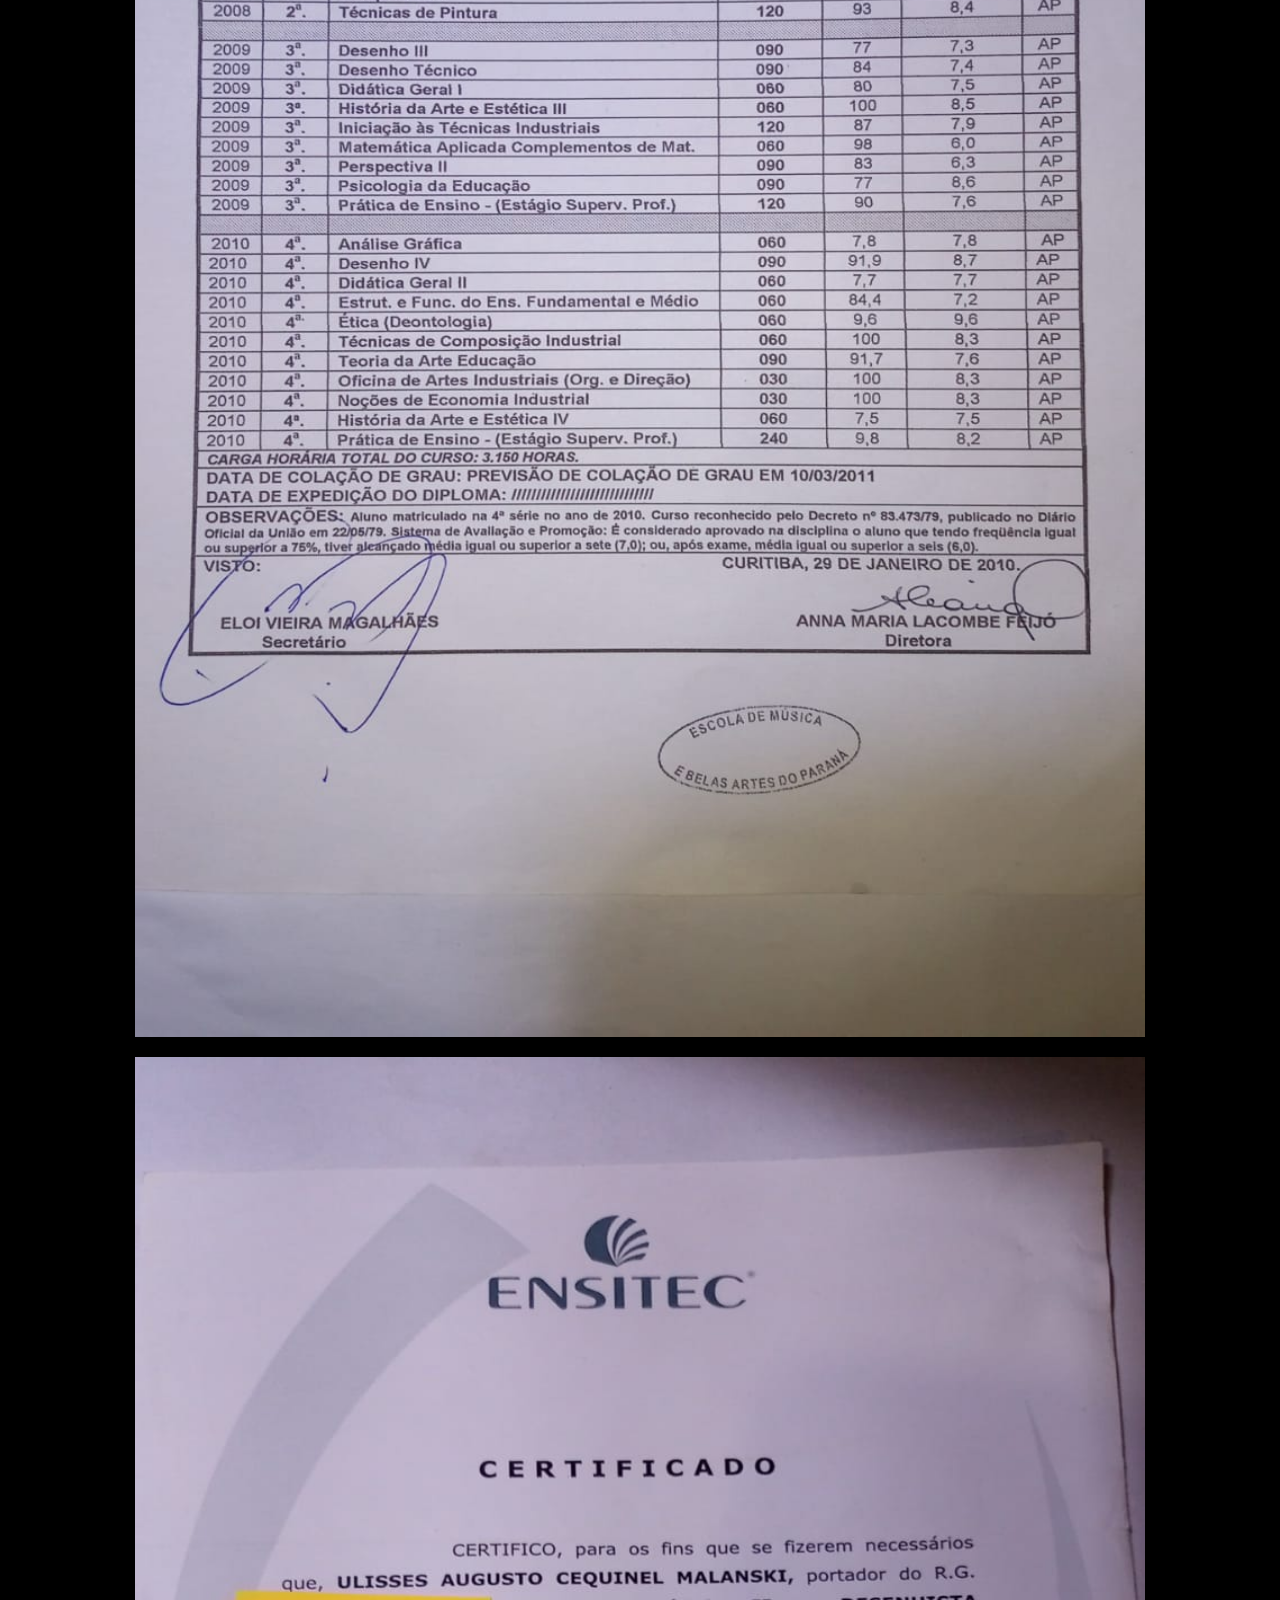
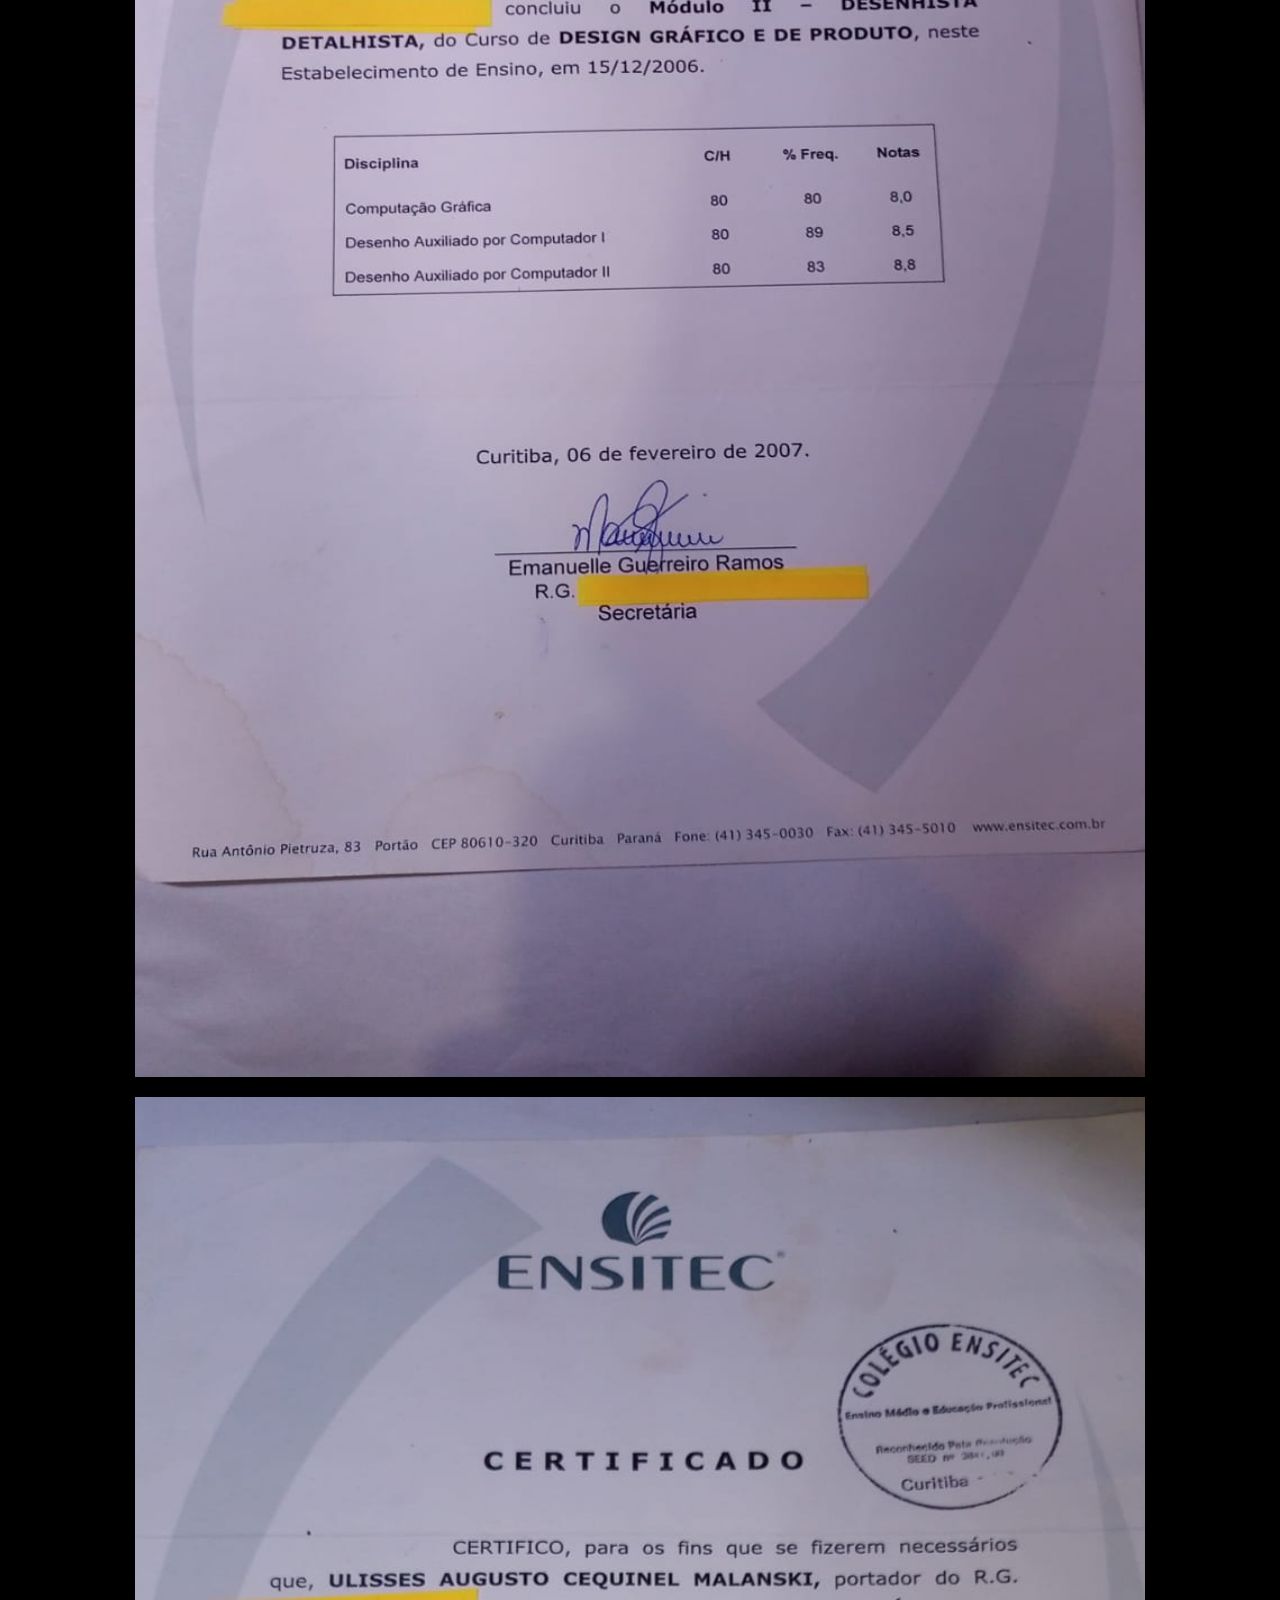
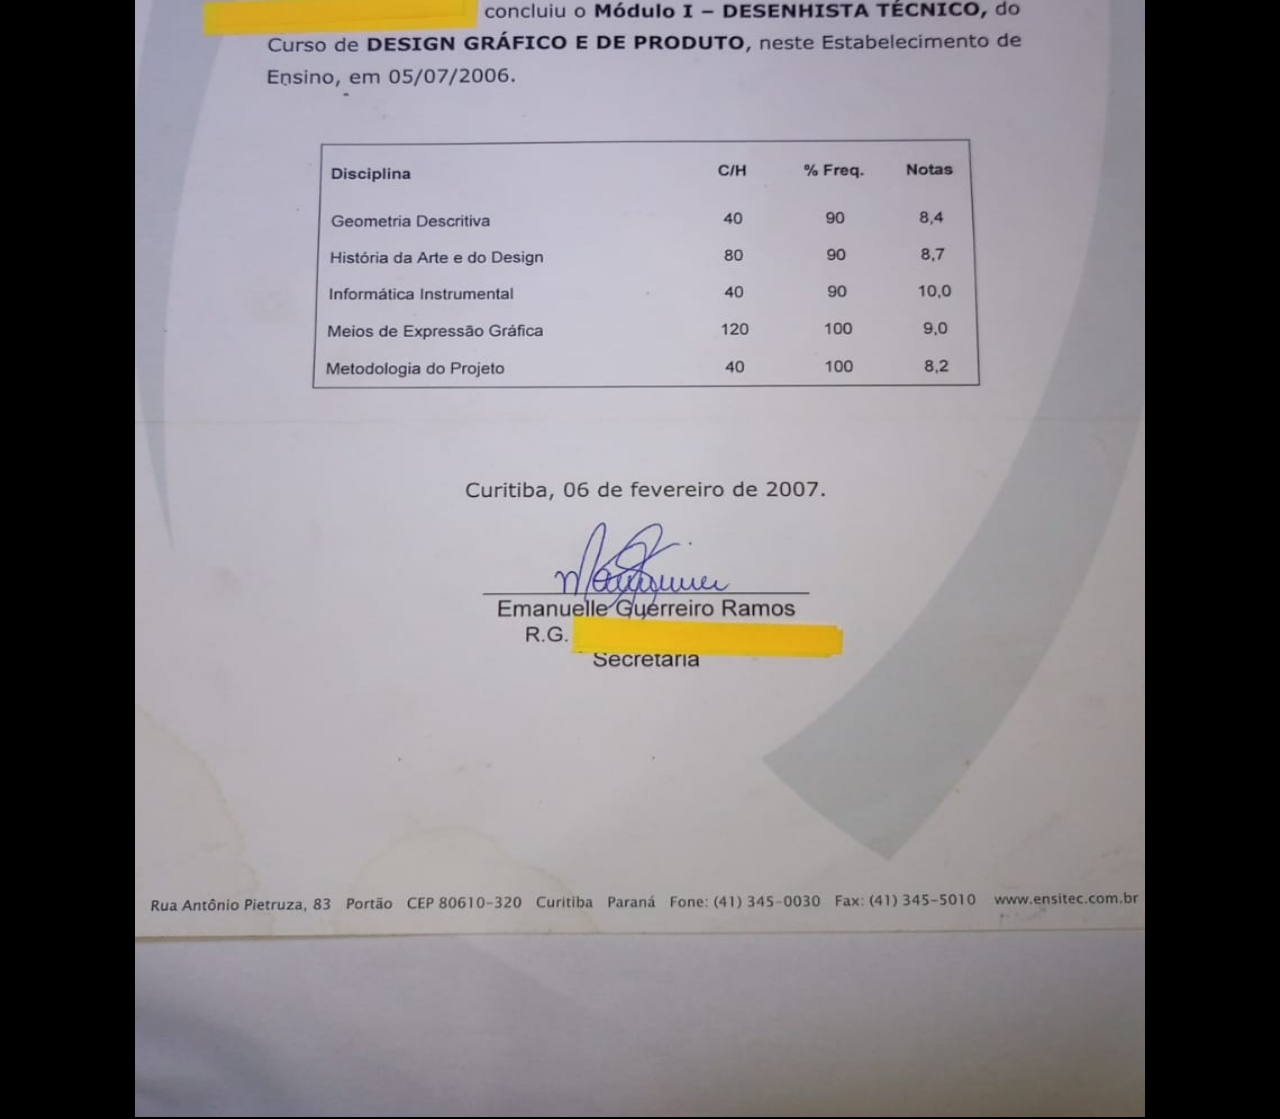
==== commit 8a720bb4: "add new photograph" ====
--- a/english.html
+++ b/english.html
@@ -29,7 +29,7 @@
                 </div>            
                 <div class="foto">
 
-                    <img class="retrato" src="portrait07.jpg">
+                    <img class="retrato" src="portrait023.jpeg">
                     
                     <p><i class="fa-solid fa-location-dot"></i> Living in Curitiba, Paraná, Brazil.</p>
                     
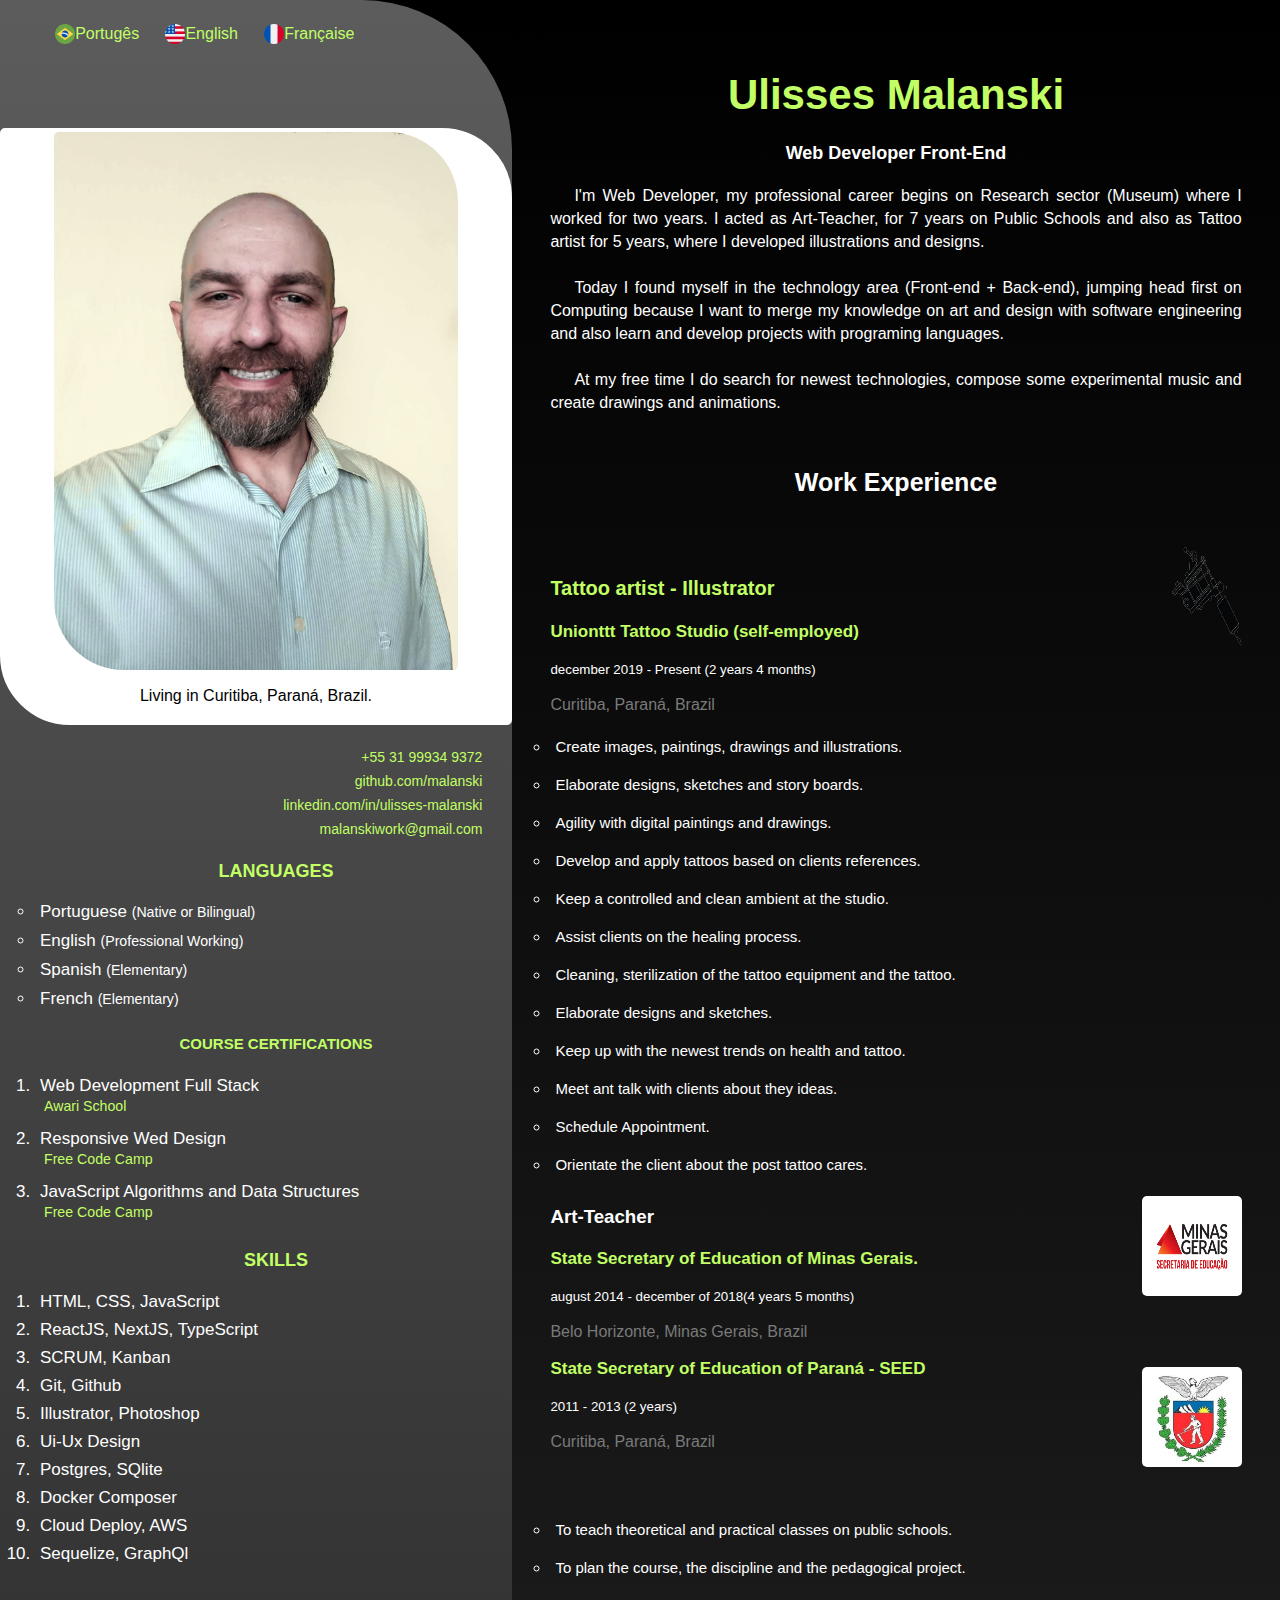
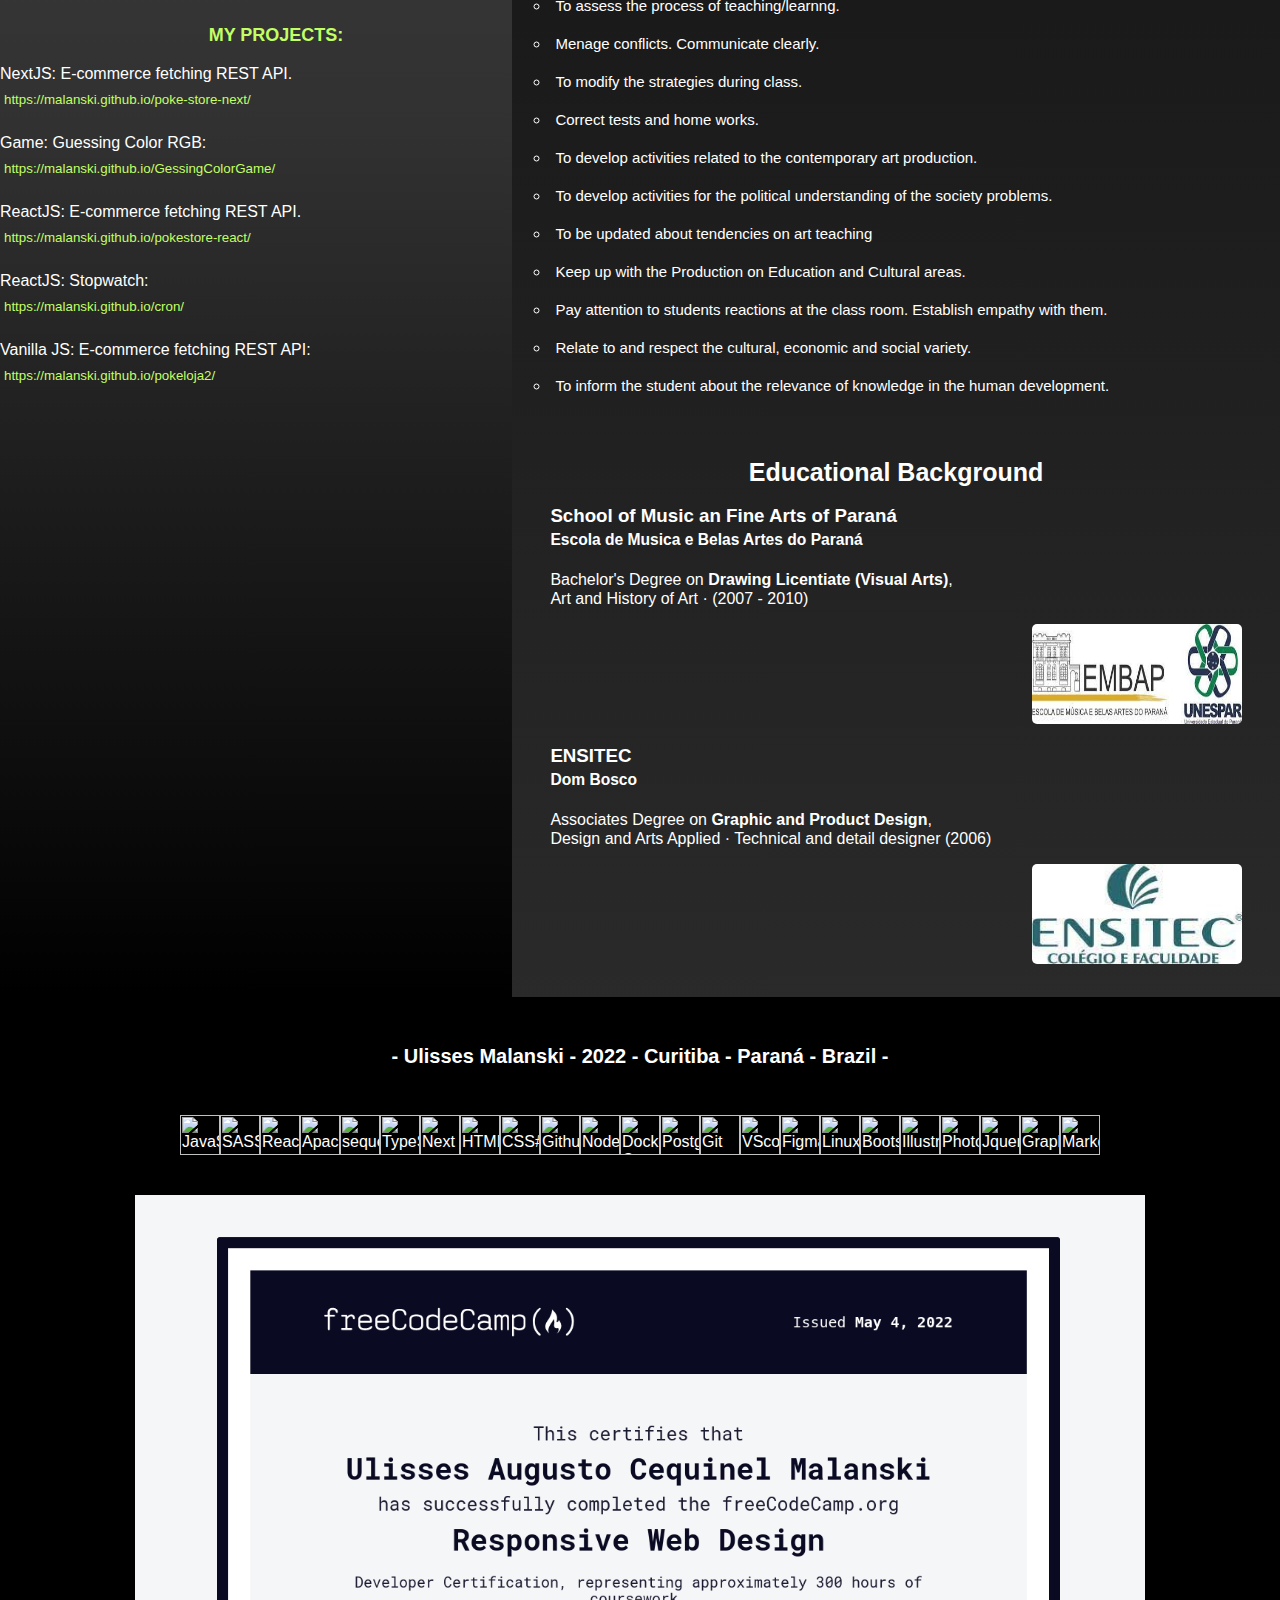
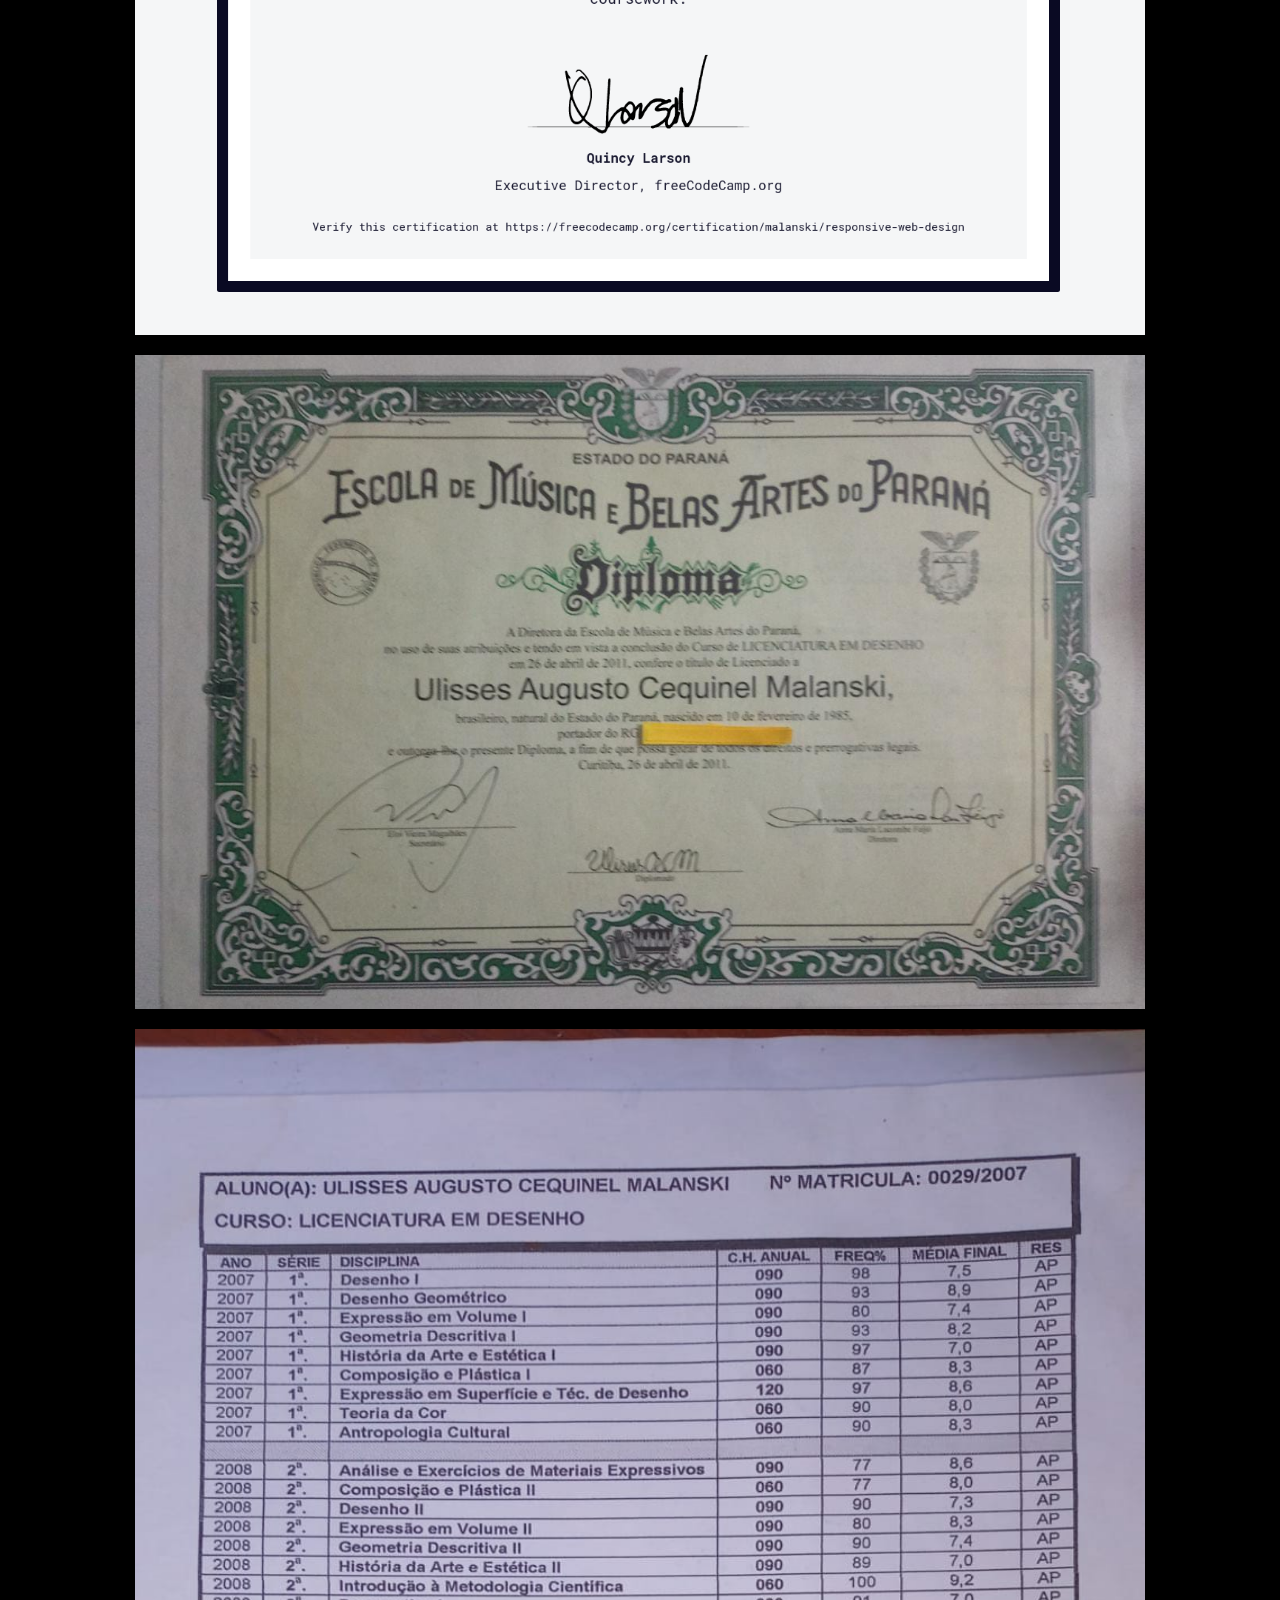
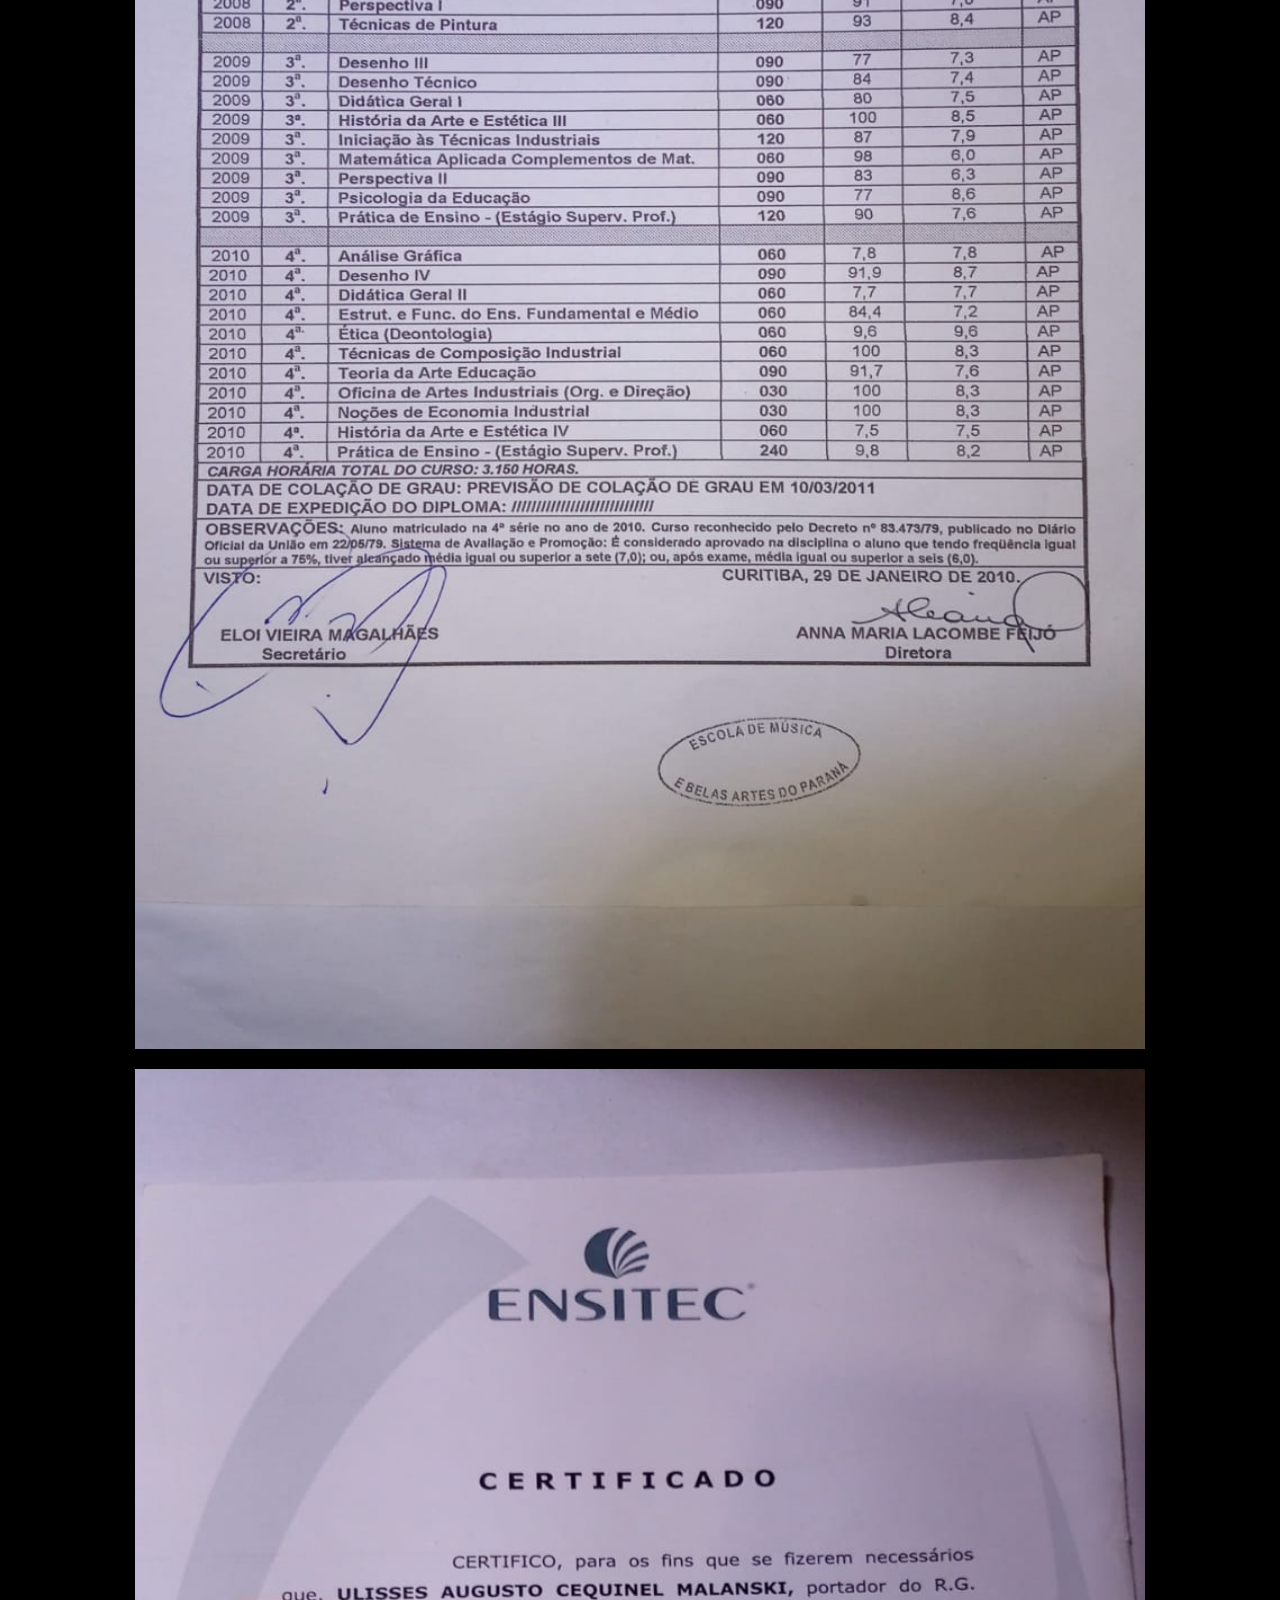
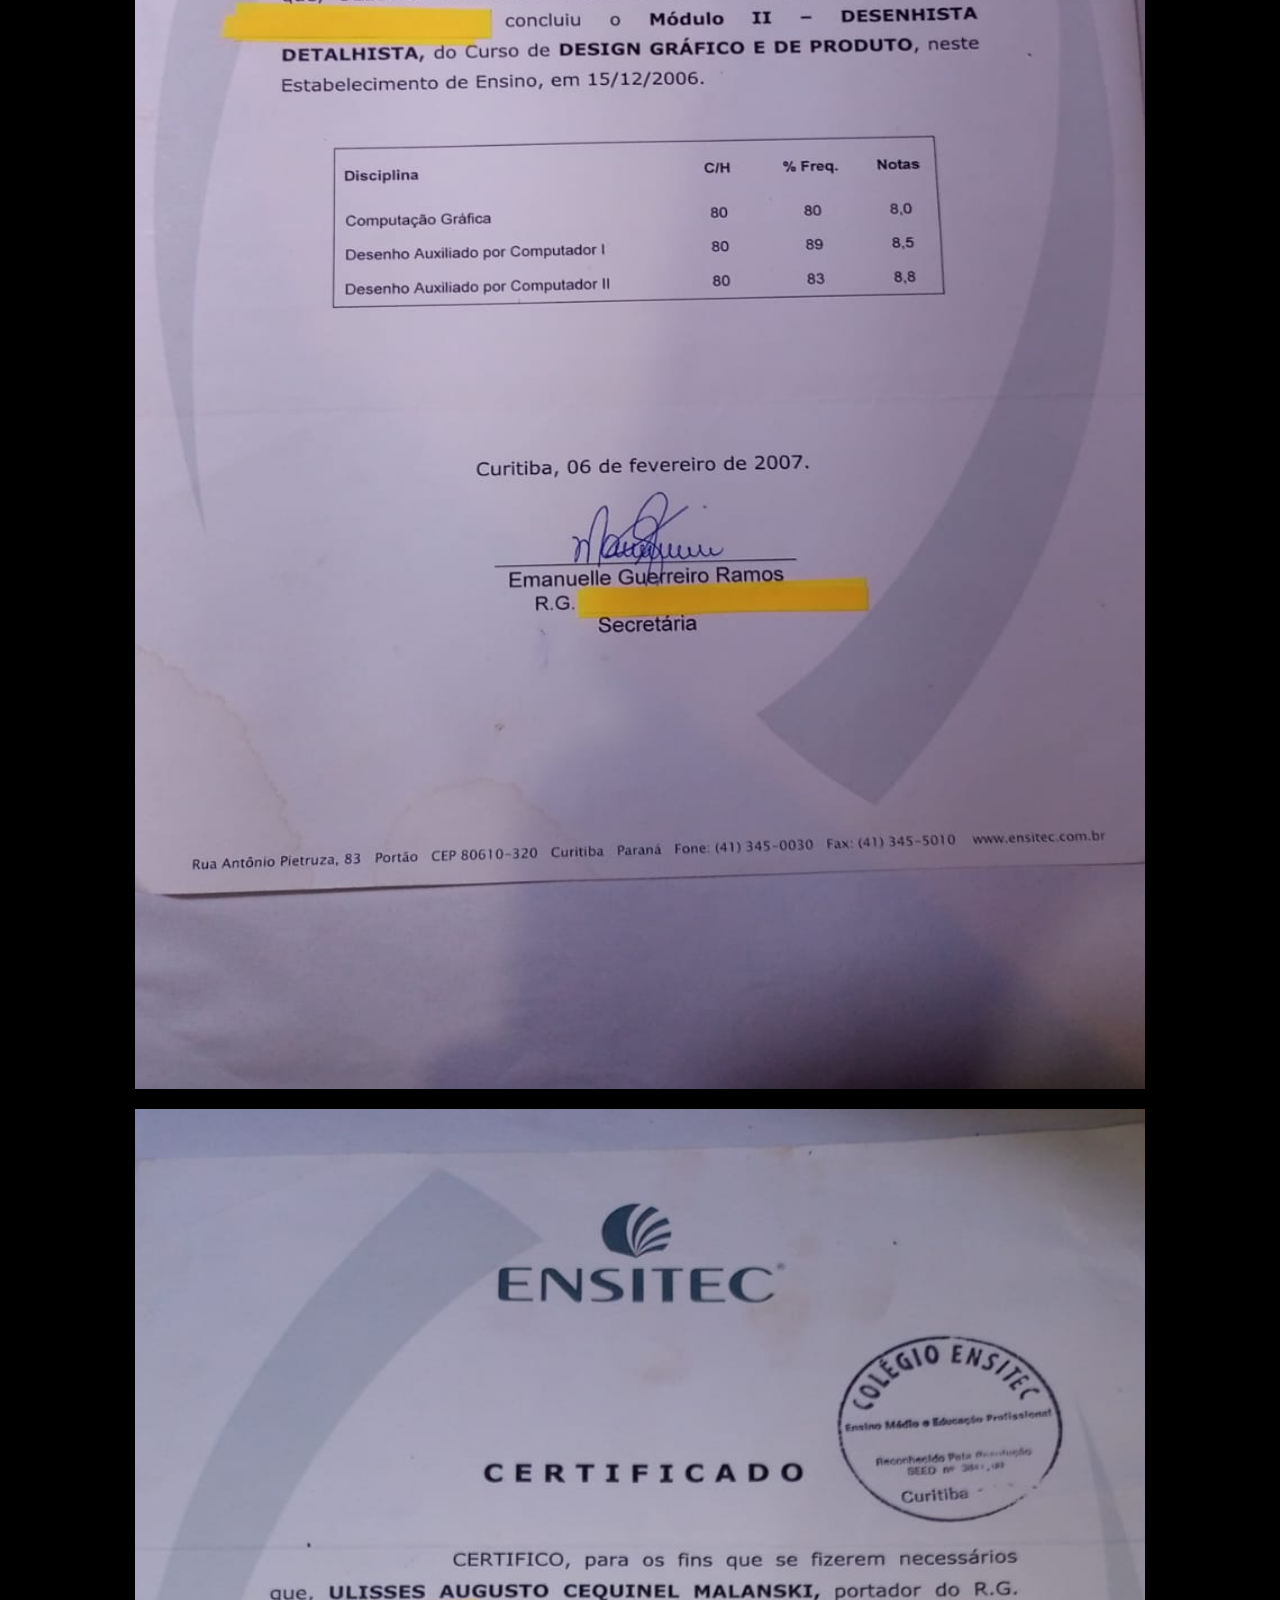
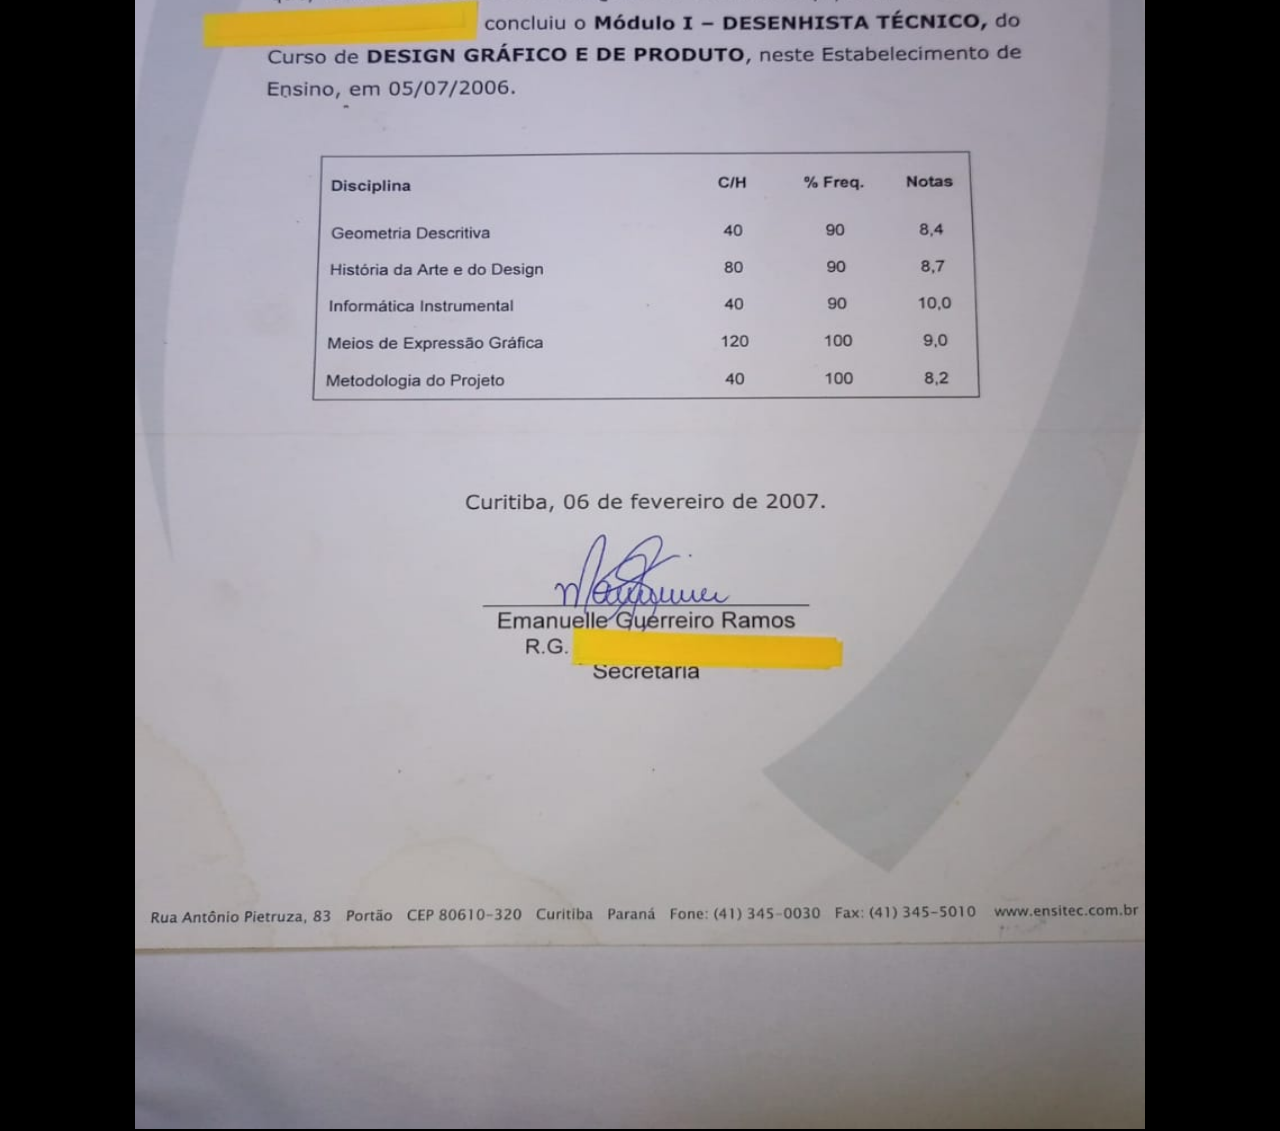
==== commit 293fd785: "add correct version" ====
--- a/english.html
+++ b/english.html
@@ -8,8 +8,6 @@
     <link rel="stylesheet" href="styles/aside.css">
     <link rel="stylesheet" href="styles/main.css">
     <link rel="stylesheet" href="styles/footer.css">
-
-
 
     <link rel="stylesheet"
     href="https://cdnjs.cloudflare.com/ajax/libs/font-awesome/6.0.0-beta2/css/all.min.css"
@@ -36,14 +34,7 @@
                 </div>
 
                 <div class="dado-pessoal">
-                    <!-- <div class="dados">
-                        <h3><i class="fa-solid fa-comments"></i> Contato:</h3>
-                        <p>Telefone: (31)-999-349-372</p> -->
-                        <!-- <p>Email: malanskiwork@gmail.com</p> -->
-                        <!-- 
-                    </div> -->
-                
-        
+                    
                     <div class="links-pessoais">
                         <a href="https://api.whatsapp.com/send?phone=5531999349372&text=whatsapp" target="_blank" title="Link para whatsapp">
                             <i class="fa-brands fa-whatsapp"></i><span class="blind">+55 31 99934 9372</span>
@@ -210,7 +201,9 @@
                 </p>
                  
             </section>
-     
+            <div class="exp-option">
+                <a href="eng-index.html"><i class="fa-solid fa-plus"></i></a>
+            </div>  
              
      
             <div class="paragrafos">
--- a/styles/aside.css
+++ b/styles/aside.css
@@ -60,7 +60,9 @@
     justify-content: flex-end;
     margin-top: 80px;
 
-}
+    
+}
+
 h2{
     text-align: center;
     font-size: 18px;
@@ -164,35 +166,60 @@
 
 @media print  {
     aside{
-        padding: 0;
+        padding: 5px 0;
         display: flex;
         flex-direction: column;
         justify-content: space-between;
         /* background-color: rgb(160, 160, 160); */
         background: linear-gradient(-180deg, #949494, #bebebe, #e2e2e2, #ffffff);
-        border-radius: 0 150px 0 0;
+        border-radius: 0 80px 0 0;
         border: 8px solid white;
     }
     .asider{
         margin-left: 10px;
         margin-right: 10px;
     }
-
+    h1{
+        font-size: 22px;
+        margin: 0;
+        padding: 0;
+    }
     .lang-nav {
         display: none;
+        margin-bottom: -20px;
+    }
+
+    .container-x{
+        /* background: linear-gradient(-180deg, #949494, #bebebe, #e2e2e2, #ffffff); */
+        border-radius: 0 80px 0 80px;
+        background: #949494;
+        display: flex;
+        align-items: center;
+        justify-content: center;
+        padding: 5px 10px 5px 10px;
     }
 
     .foto{
-        border-radius: 5px 70px 5px 70px;
+        /* margin-top: -20px; */
+        margin: 0;
+        border-radius: 5px 50% 5px 70px;
         /* margin-top: -3px; */
         background-color: white;
     }
     .foto img{
-        border-radius: 5px 30px 5px 30px;
-        width: 40%;
-
-    }
-    
+        /* margin-top: auto; */
+        /* margin-bottom: auto; */
+        border-radius: 5px 50% 5px 70px;
+        width: 100%;
+
+    }
+    .dado-pessoal i {
+        font-size: 25px;
+        margin-right: 10px;
+    }
+    .dado-pessoal span {
+        font-size: 12px;
+    }    
     .competencias{
         margin-top: 15px;
         margin: 5px;
@@ -211,15 +238,31 @@
         padding-top: 0;
         
     }
+    .flexer {
+        text-align: center;
+        margin: 0 auto 0 auto;
+        display: flex;
+        justify-content: center;
+        align-items: center;
+    }
+    .flexer i { 
+        font-size: 20px;
+    }
     .cerifi{
-        margin: 0;
+        margin: 0 0 5px 0;
         padding: 0;
     }
     .competencias ul{
         text-align: left;
         width: 100%;
     }
-    
+    .competencias h4 {
+        font-size: 16px;
+        font-weight: 00;
+        line-height: 20px;
+        margin: 2px 0 0 0;
+
+    }
     aside h2{
         margin-bottom: 0;
         padding-bottom: 0;
--- a/styles/main.css
+++ b/styles/main.css
@@ -29,6 +29,25 @@
     margin-left: 0%;
 }
 
+.exp-option a{
+    text-align: right;
+    width: 20%;
+}
+.exp-option i{
+    transition: all ease-in-out 2.9s;
+    padding: 10px;
+    border-radius: 50%;
+    color: black;
+
+}
+
+.exp-option i:hover{
+    color: white;
+    border-color: white;
+}
+.shade{
+    color: rgb(122, 122, 122);
+}
 
 .paragrafos{
     text-align: justify;
@@ -53,7 +72,7 @@
 }
 
 .place:first-child {
-    border: 0 solid; 
+    border: none; 
 }
 
 
@@ -68,7 +87,7 @@
 
 
 .paragrafos h2{
-    border-top: 4px solid white;
+    /* border-top: 4px solid white; */
     padding-top: 10px;
     font-size: 25px;
     text-align: center;
@@ -103,7 +122,7 @@
 }
 
 .end{
-    border-bottom: 2px solid black;
+    /* border-bottom: 2px solid black; */
 
 }
 
@@ -119,12 +138,12 @@
     width: 250px;
     height: 140px;
     border-radius: 5px;
-    border: 4px solid white;
+    /* border: 4px solid white; */
     padding: 0px;
 }
 
 .faculdade{
-    border: 4px solid white;
+    /* border: 4px solid white; */
 
     width: 210px;
     height: 100px;
@@ -142,19 +161,27 @@
     .text-option{
         display: none;
     }
-    h1{
-        font-size: 23px;
+    .exp-option{
+        display: none;
+    }
+    .headis{
+        display: flex;
+        flex-direction: row;
+        justify-content: space-between;
+        align-items: center;
+    }
+    
+    h2{
+        text-align: center;
+        font-size: 20px;
         margin: 0;
         padding: 0;
-    }
-    h2{
-
-        margin: 0;
-        padding: 0;
+        color: black;
     }
     
-    h1, h2, h3, h4, h5{
-        color: black;
+    h1, h3, h4, h5{
+        color: black;
+        text-align: left;
     }
     .shade{
         color: black;
@@ -163,11 +190,23 @@
         line-height: 17px;
     }
     .paragrafos h2{
+        margin-top: -10px;
         border-top: 0;
     }
+    .paragrafos h4{
+        margin-top: -10px;
+        margin-bottom: 0;
+        font-weight: 300;
+    }
     .paragrafos h3, .paragrafos h4{
         color: black;
-    }
+
+    }
+    .education h3 {
+        font-weight: 600;
+        font-size: 16px;
+    }
+   
     ul li a {
         color: black;
     }
@@ -198,6 +237,9 @@
         margin-left: 5px;
         margin-right: 20px;
     }
+    .exp {
+        margin-top: -20px;
+    }
     .blinder{
         display: none;
     }
